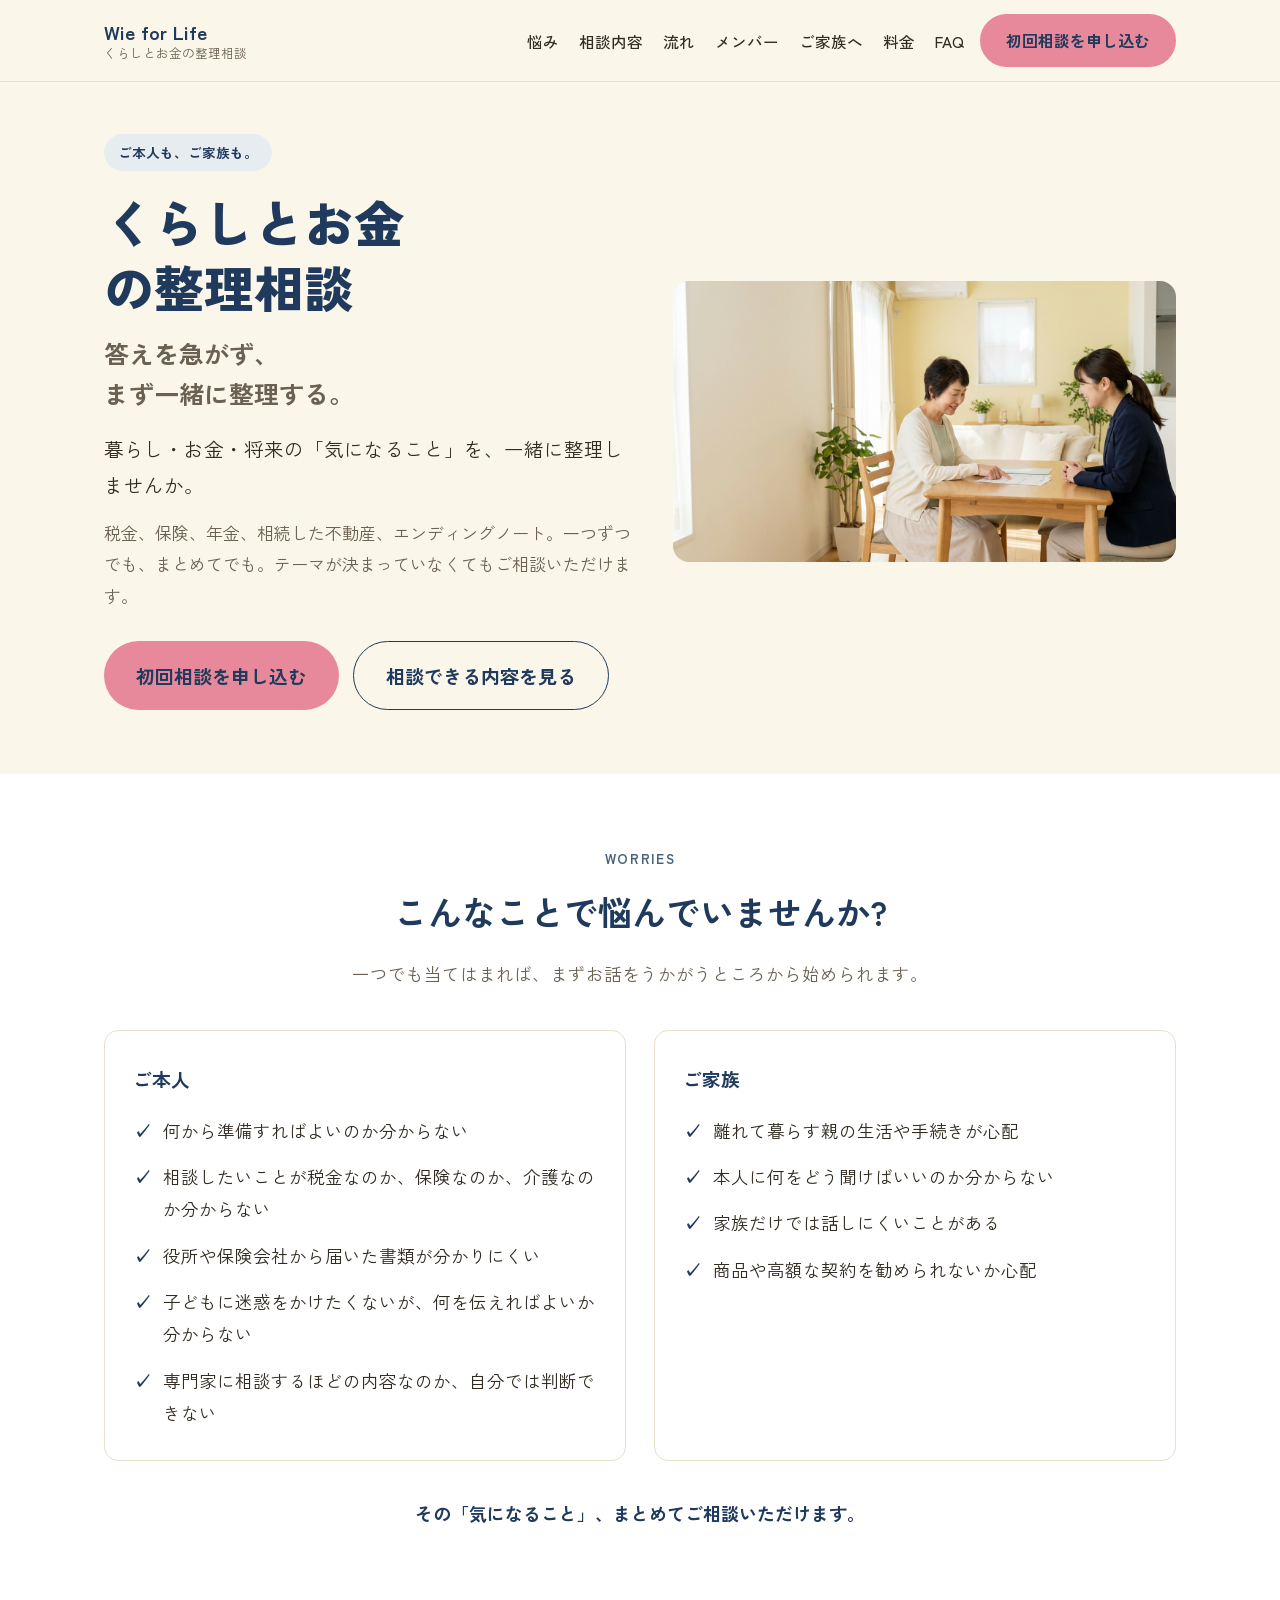
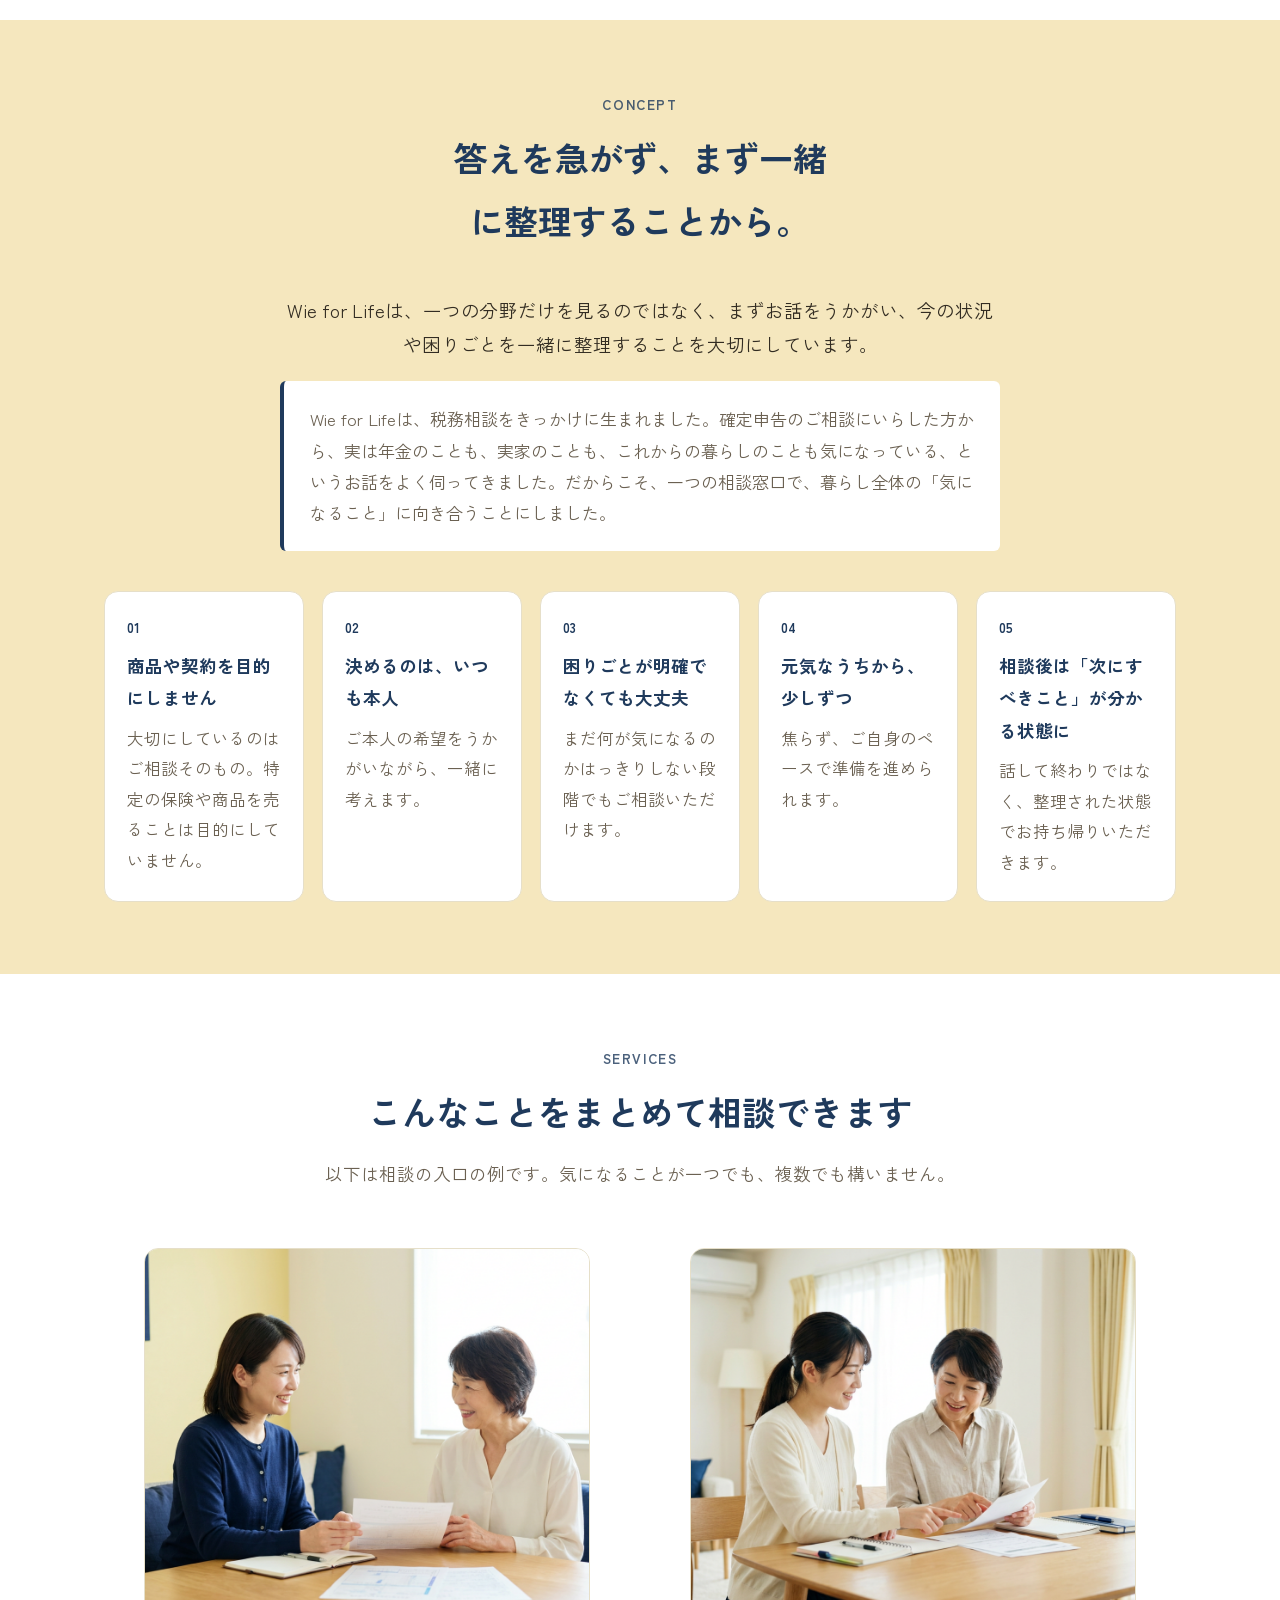
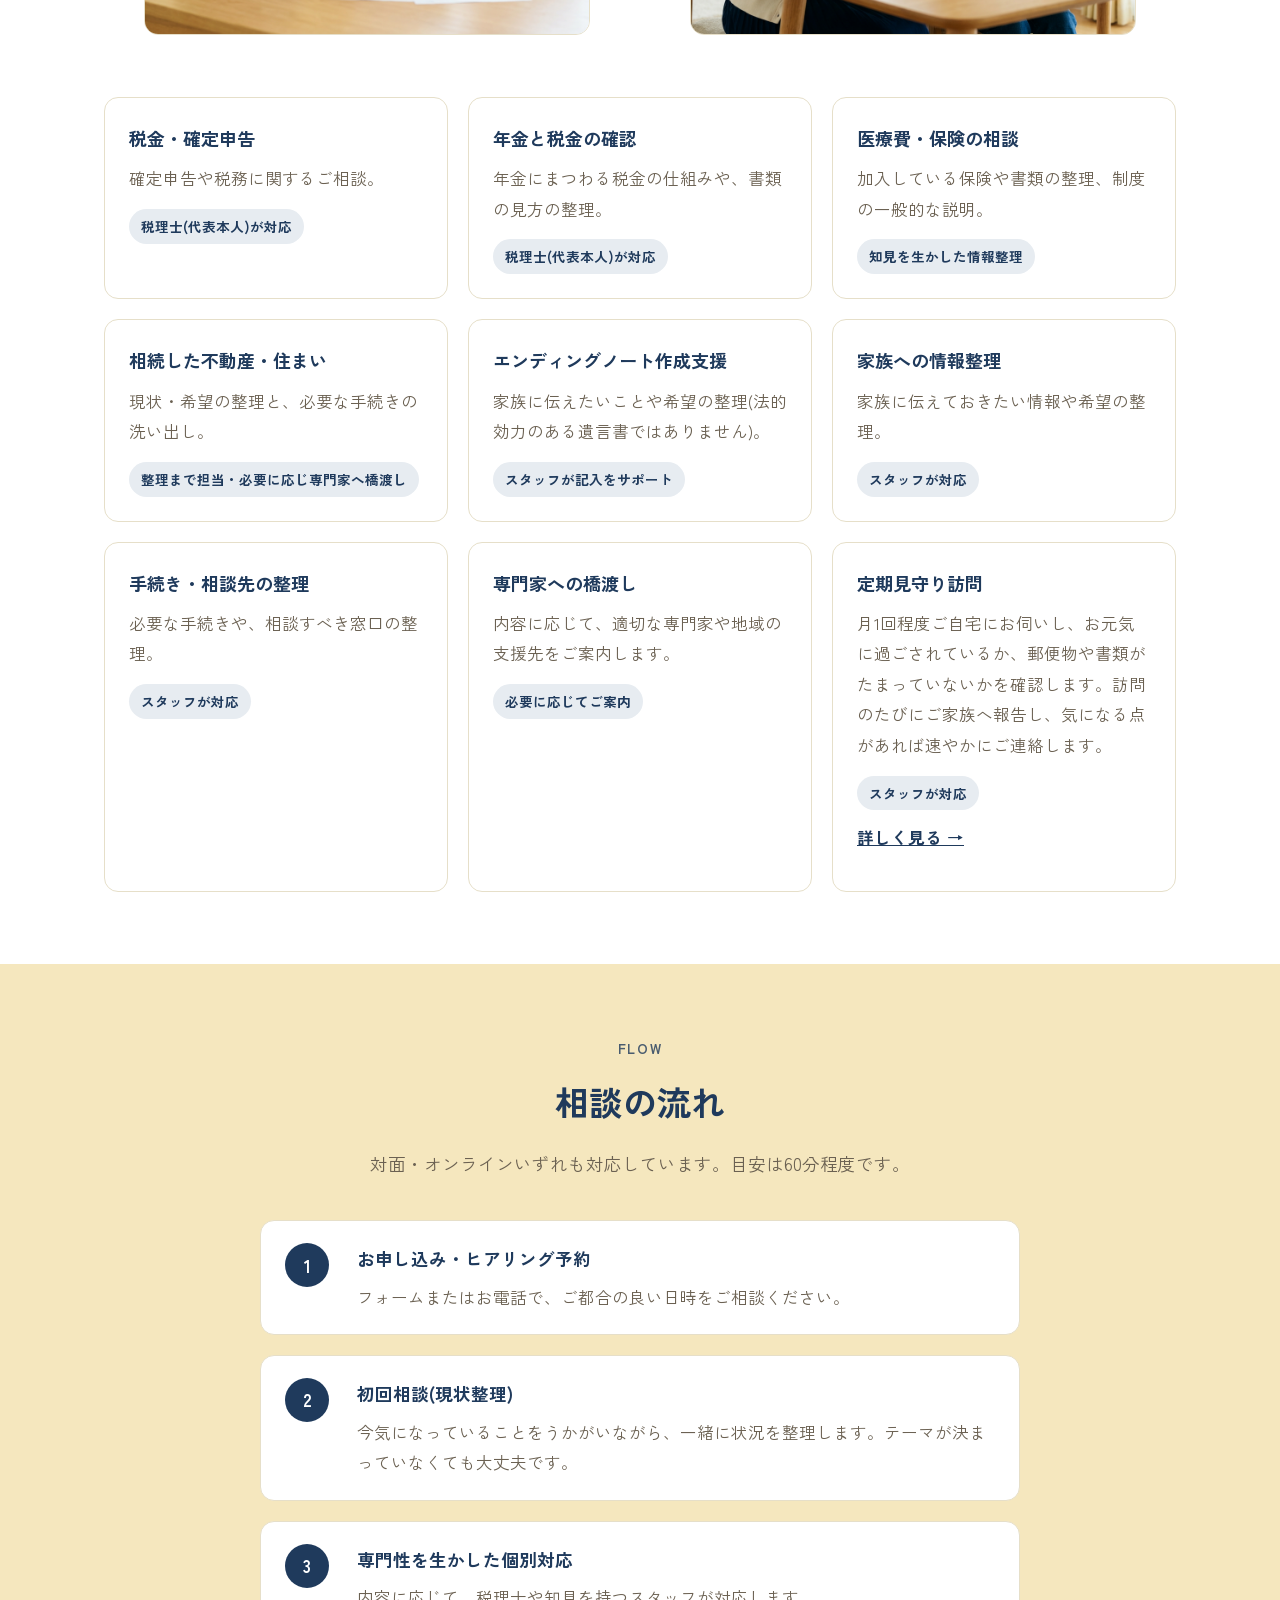
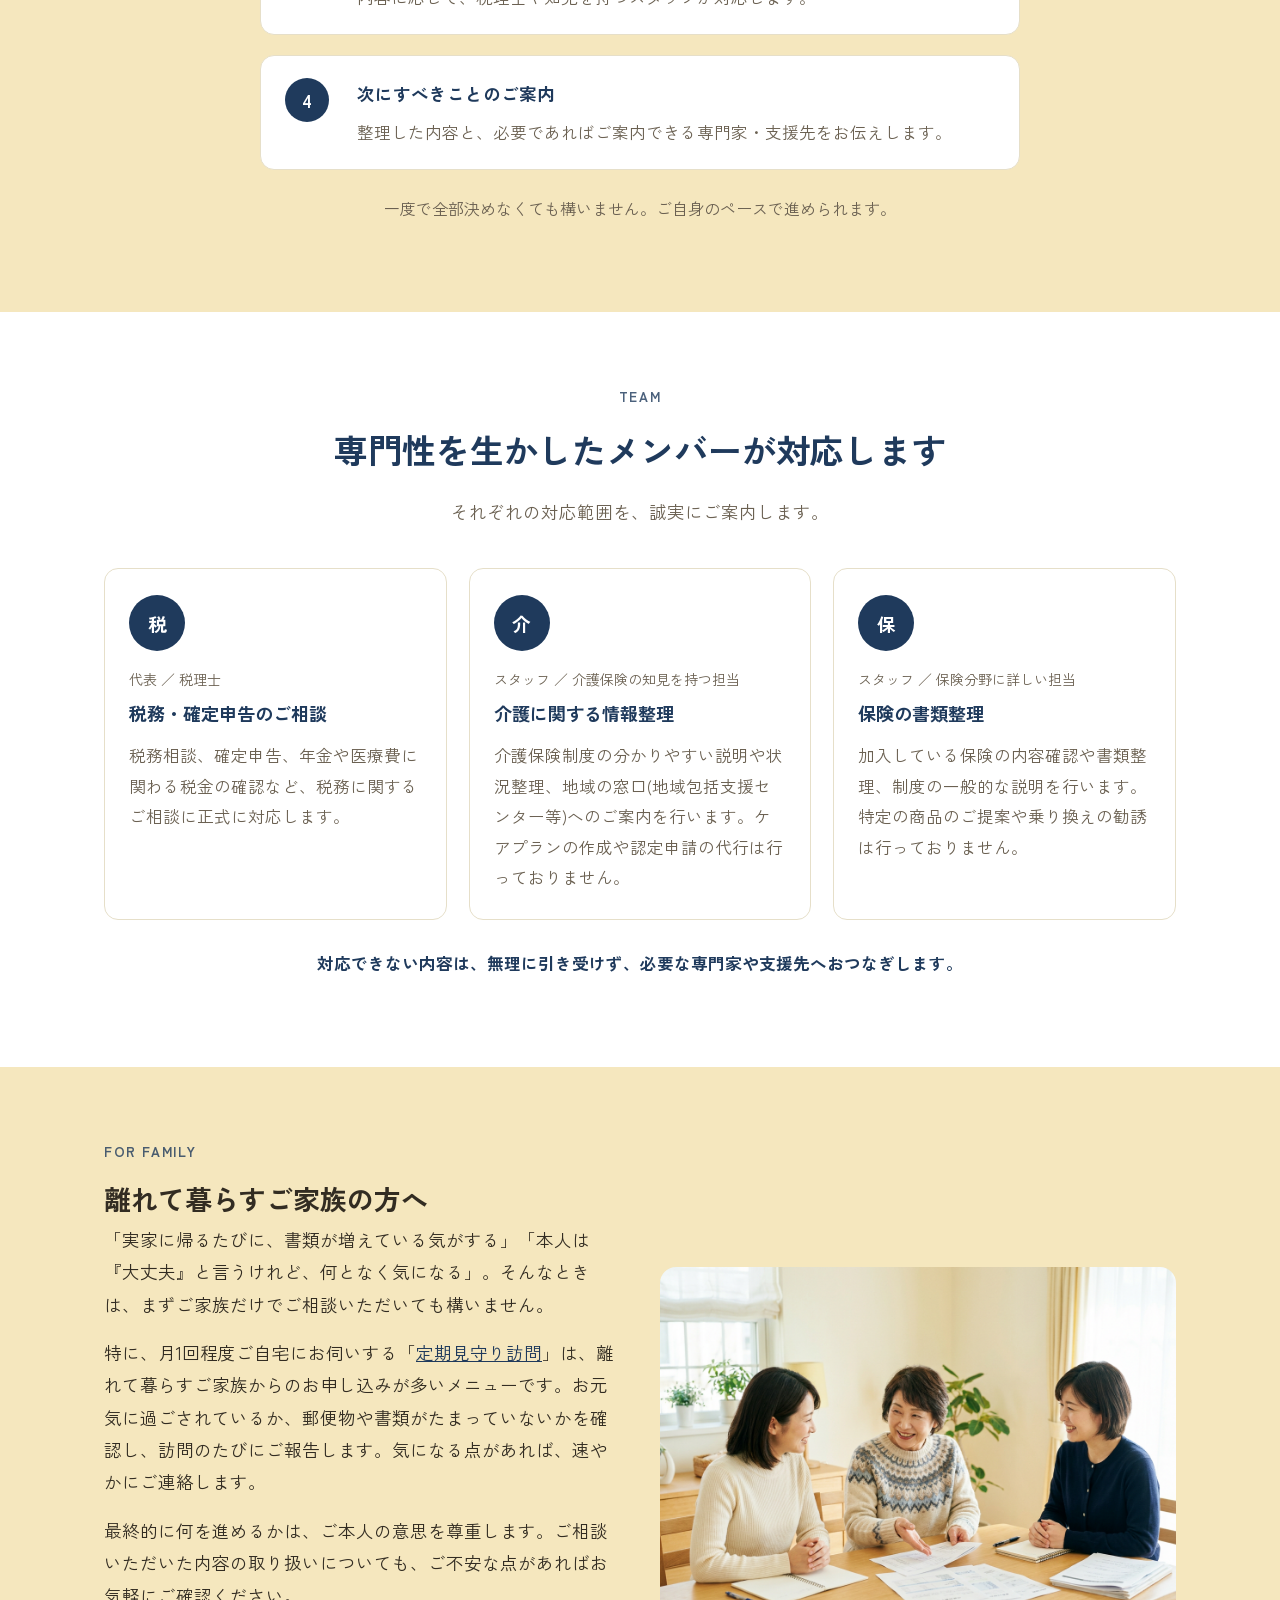
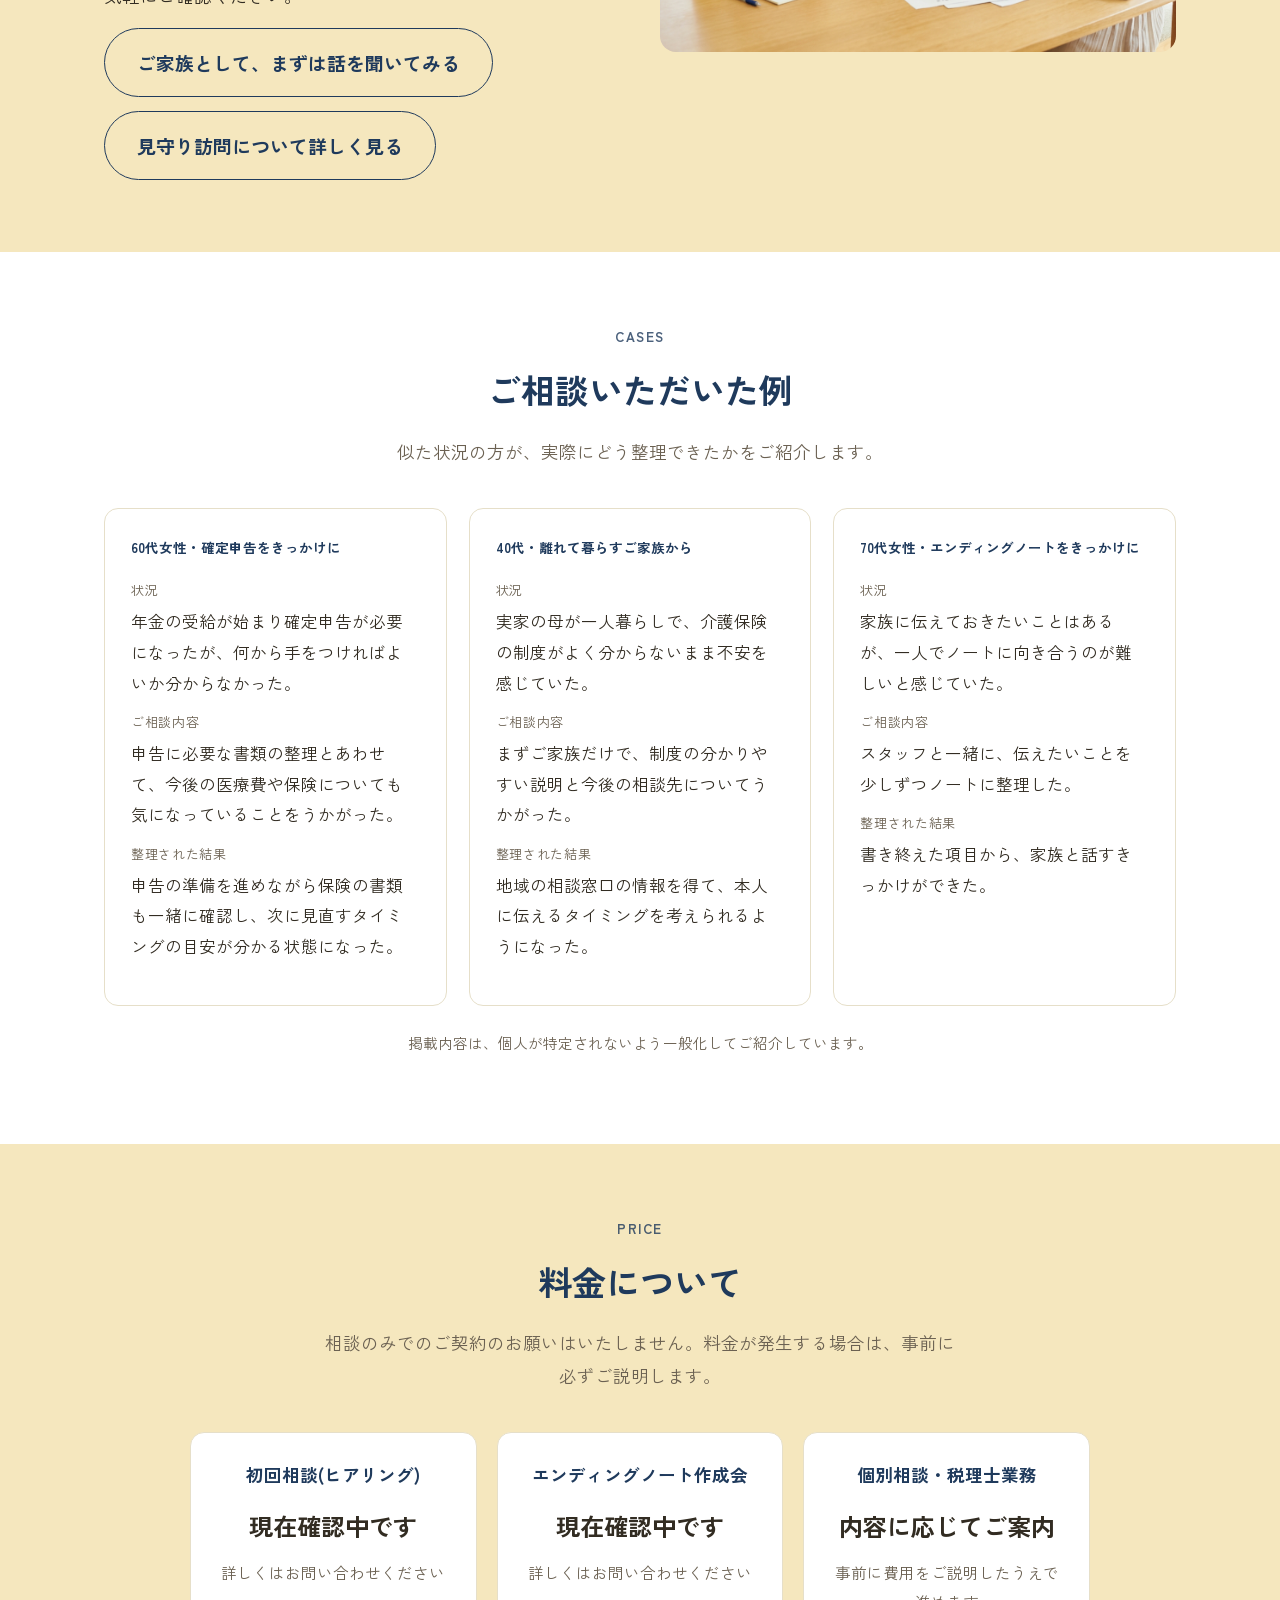
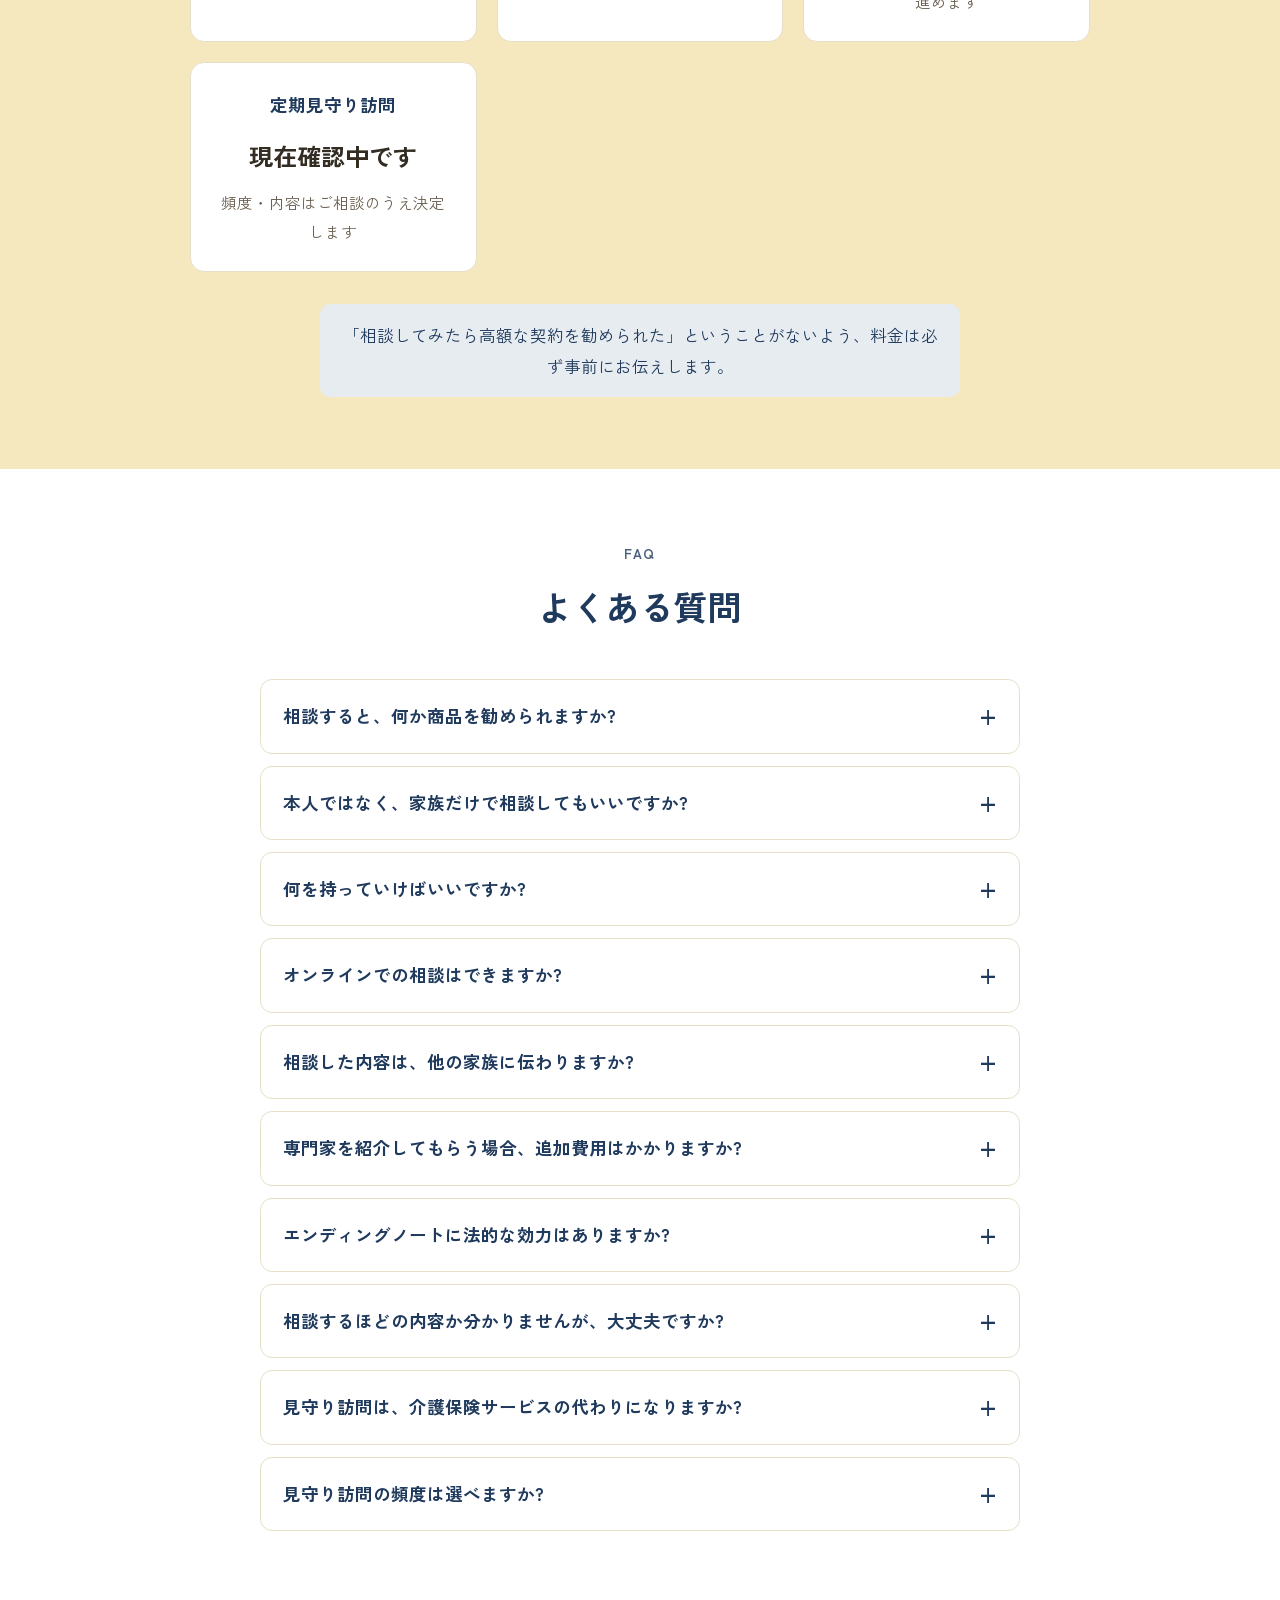
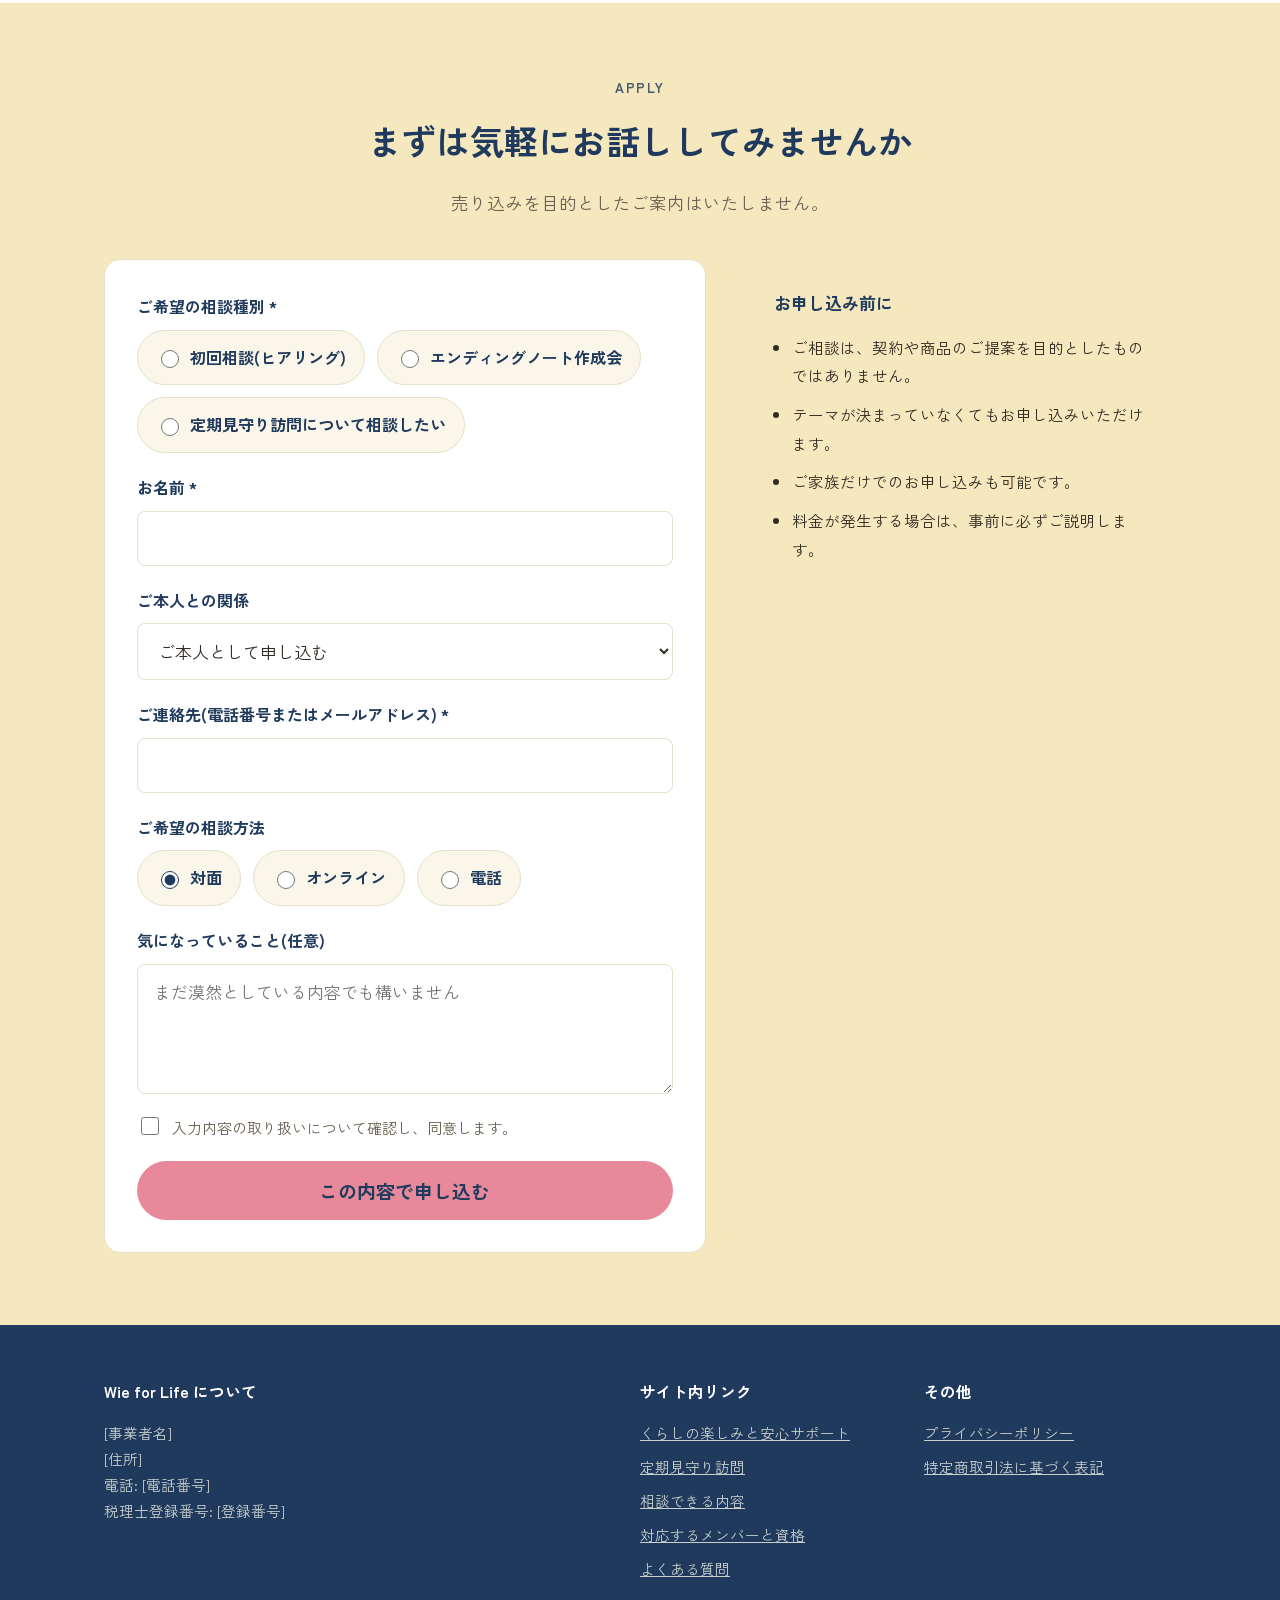
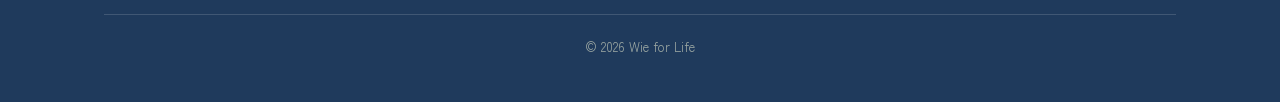
==== index.html @ e8bfd81d "Initial commit: wie-senior-lp のコピー（コミュニティ先行案の検討用） Co-Authored-By: Claude Sonnet 5 <noreply@anthropic" ====
<!DOCTYPE html>
<html lang="ja">
<head>
<meta charset="UTF-8">
<meta name="viewport" content="width=device-width, initial-scale=1.0">
<title>Wie for Life｜くらしとお金の整理相談</title>
<meta name="description" content="Wie for Lifeは、税金・保険・年金・相続・エンディングノートなど、これからの暮らしとお金の「気になること」を一緒に整理し、必要に応じて専門家や地域の支援先へつなぐ、シニアとご家族のための相談窓口です。">
<link rel="preconnect" href="https://fonts.googleapis.com">
<link rel="preconnect" href="https://fonts.gstatic.com" crossorigin>
<link href="https://fonts.googleapis.com/css2?family=Zen+Kaku+Gothic+New:wght@400;500;700&display=swap" rel="stylesheet">
<style>
  :root{
    --bg:#FBF6EA;
    --bg-alt:#F5E7BE;
    --surface:#FFFFFF;
    --navy:#1F3A5C;
    --navy-soft:#E7ECF1;
    --ink:#322C22;
    --ink-soft:#6B6152;
    --cta:#E8899B;
    --cta-ink:#1F3A5C;
    --line:#E6DFC9;
    --error:#A14A3D;
    --error-bg:#F5E9E6;
    --font:"Zen Kaku Gothic New","Hiragino Kaku Gothic ProN","Noto Sans JP",sans-serif;
    --container:1120px;
  }
  *{box-sizing:border-box;}
  html{scroll-behavior:smooth;}
  body{margin:0;font-family:var(--font);color:var(--ink);background:var(--bg);line-height:1.85;font-size:18px;-webkit-font-smoothing:antialiased;}
  img{max-width:100%;display:block;}
  a{color:var(--navy);}
  h1,h2,h3{font-family:var(--font);font-weight:700;margin:0;}
  p{margin:0 0 1em;}
  ul{margin:0;}
  .container{max-width:var(--container);margin:0 auto;padding:0 24px;}

  .skip-link{position:absolute;left:-999px;top:0;background:var(--navy);color:#fff;padding:12px 20px;z-index:300;border-radius:0 0 8px 0;text-decoration:none;font-size:14px;}
  .skip-link:focus{left:0;}

  :focus-visible{outline:3px solid var(--navy);outline-offset:2px;}

  /* fade-in */
  .fade-in{opacity:0;transform:translateY(16px);transition:opacity .6s ease,transform .6s ease;}
  .fade-in.is-visible{opacity:1;transform:none;}
  @media (prefers-reduced-motion: reduce){
    html{scroll-behavior:auto;}
    .fade-in{opacity:1;transform:none;transition:none;}
  }

  /* header */
  header.site-header{position:sticky;top:0;z-index:100;background:rgba(251,246,234,0.94);backdrop-filter:blur(6px);border-bottom:1px solid var(--line);}
  .header-inner{display:flex;align-items:center;justify-content:space-between;gap:16px;padding:14px 24px;max-width:var(--container);margin:0 auto;}
  .logo-group{display:flex;flex-direction:column;line-height:1.3;text-decoration:none;}
  .logo{font-weight:700;font-size:19px;color:var(--navy);text-decoration:none;letter-spacing:0.02em;white-space:nowrap;}
  .logo-sub{font-size:12.5px;color:var(--ink-soft);}
  .header-right{display:flex;align-items:center;gap:16px;}
  nav.main-nav ul{list-style:none;display:flex;flex-wrap:wrap;gap:20px;margin:0;padding:0;}
  nav.main-nav a{text-decoration:none;color:var(--ink);font-size:15.5px;font-weight:500;}
  nav.main-nav a:hover{color:var(--navy);}
  .header-cta{background:var(--cta);color:var(--cta-ink);padding:12px 26px;border-radius:100px;text-decoration:none;font-weight:600;font-size:15.5px;white-space:nowrap;min-height:48px;display:inline-flex;align-items:center;transition:background .15s ease,color .15s ease;}
  .header-cta:hover{background:var(--navy);color:#fff;}
  .nav-toggle{display:none;background:none;border:none;cursor:pointer;padding:10px;}
  .nav-toggle span{display:block;width:24px;height:2px;background:var(--navy);margin:5px 0;}

  @media (max-width:860px){
    nav.main-nav{position:fixed;top:64px;left:0;right:0;height:calc(100vh - 64px);background:var(--bg);padding:24px;transform:translateY(-110%);transition:transform .25s ease;overflow-y:auto;pointer-events:none;}
    nav.main-nav.open{transform:translateY(0);pointer-events:auto;}
    nav.main-nav ul{flex-direction:column;gap:2px;}
    nav.main-nav a{display:block;padding:16px 6px;font-size:18px;border-bottom:1px solid var(--line);}
    .nav-toggle{display:block;}
    .logo{font-size:16px;}
    .header-cta{padding:9px 14px;font-size:13px;}
    .header-right{gap:10px;}
  }

  main section{padding:72px 0;}
  .sec-alt{background:var(--bg-alt);}
  .sec-base{background:var(--surface);}

  .section-head{max-width:640px;margin:0 auto 40px;text-align:center;}
  .eyebrow{font-size:13.5px;letter-spacing:0.12em;text-transform:uppercase;color:var(--navy);font-weight:600;margin-bottom:10px;display:block;opacity:0.8;}
  .section-head h2{font-size:clamp(26px,3.4vw,34px);color:var(--navy);margin:0 0 14px;text-wrap:balance;}
  .section-head p{color:var(--ink-soft);font-size:17.5px;margin:0;}

  .btn{display:inline-flex;align-items:center;justify-content:center;padding:16px 32px;border-radius:100px;font-weight:600;font-size:19px;text-decoration:none;cursor:pointer;border:none;min-height:52px;font-family:var(--font);transition:background .15s ease,color .15s ease;}
  .btn-primary{background:var(--cta);color:var(--cta-ink);}
  .btn-primary:hover{background:var(--navy);color:#fff;}
  .btn-secondary{background:transparent;color:var(--navy);border:1.5px solid var(--navy);}
  .btn-secondary:hover{background:var(--navy-soft);}

  /* hero */
  .hero{padding:52px 0 64px;background:var(--bg);}
  .hero-inner{display:grid;grid-template-columns:1.05fr 1fr;gap:40px;align-items:center;}
  @media (max-width:900px){.hero-inner{grid-template-columns:1fr;}.hero-media{order:-1;}}
  .hero-tag{display:inline-block;background:var(--navy-soft);color:var(--navy);font-size:13.5px;font-weight:600;padding:6px 14px;border-radius:100px;margin-bottom:18px;}
  .service-name{font-size:clamp(34px,5vw,50px);font-weight:800;color:var(--navy);line-height:1.3;margin:0 0 14px;text-wrap:balance;}
  .hero-copy h1{font-size:clamp(20px,2.6vw,25px);font-weight:600;color:var(--ink-soft);line-height:1.6;margin:0 0 18px;text-wrap:balance;}
  .hero-copy .lede{font-size:19.5px;color:var(--ink);margin-bottom:14px;}
  .hero-copy .sub{font-size:17px;color:var(--ink-soft);margin-bottom:30px;}
  .hero-actions{display:flex;flex-wrap:wrap;gap:14px;}
  .hero-media img{border-radius:16px;width:100%;height:auto;}

  /* worries */
  .worries-grid{display:grid;grid-template-columns:1fr 1fr;gap:28px;}
  @media (max-width:760px){.worries-grid{grid-template-columns:1fr;}}
  .worry-col{background:var(--surface);border:1px solid var(--line);border-radius:14px;padding:30px 28px;}
  .worry-col h3{color:var(--navy);font-size:19px;margin:0 0 18px;}
  .worry-col ul{list-style:none;padding:0;display:grid;gap:14px;}
  .worry-col li{position:relative;padding-left:30px;font-size:17.5px;}
  .worry-col li::before{content:"✓";position:absolute;left:0;top:0;color:var(--navy);font-weight:700;}
  .worries-bridge{text-align:center;margin-top:36px;font-size:18px;color:var(--navy);font-weight:600;}

  /* concept */
  .concept-lede{max-width:720px;margin:0 auto 20px;font-size:18.5px;text-align:center;}
  .concept-story{max-width:720px;margin:0 auto 40px;background:var(--surface);border-left:4px solid var(--navy);padding:22px 26px;border-radius:6px;font-size:17px;color:var(--ink-soft);}
  .promise-grid{display:grid;grid-template-columns:repeat(auto-fit,minmax(200px,1fr));gap:18px;}
  .promise-card{background:var(--surface);border-radius:14px;padding:24px 22px;border:1px solid var(--line);}
  .promise-card .num{font-size:13px;color:var(--navy);font-weight:700;margin-bottom:10px;display:block;}
  .promise-card h3{font-size:17.5px;color:var(--navy);margin:0 0 8px;}
  .promise-card p{font-size:16.5px;color:var(--ink-soft);margin:0;}

  /* services */
  .service-photos{display:grid;grid-template-columns:1fr 1fr;gap:20px;margin-bottom:44px;}
  @media (max-width:760px){.service-photos{grid-template-columns:1fr;}}
  .service-photo{border-radius:14px;overflow:hidden;background:var(--surface);border:1px solid var(--line);}
  .service-photo img{width:100%;height:100%;object-fit:cover;aspect-ratio:4/3;}
  .service-photo figcaption{font-size:15px;color:var(--ink-soft);padding:12px 16px;margin:0;}
  .service-grid{display:grid;grid-template-columns:repeat(auto-fit,minmax(260px,1fr));gap:20px;}
  .service-card{background:var(--surface);border:1px solid var(--line);border-radius:14px;padding:24px;}
  .service-card h3{font-size:18px;color:var(--navy);margin:0 0 8px;}
  .service-card p{font-size:16.5px;color:var(--ink-soft);margin:0 0 14px;}
  .responder-tag{display:inline-block;font-size:13.5px;padding:5px 12px;border-radius:100px;background:var(--navy-soft);color:var(--navy);font-weight:600;}

  /* flow */
  .flow-list{counter-reset:step;display:grid;gap:20px;max-width:760px;margin:0 auto;list-style:none;padding:0;}
  .flow-item{counter-increment:step;display:grid;grid-template-columns:52px 1fr;gap:20px;background:var(--surface);border:1px solid var(--line);border-radius:14px;padding:22px 24px;align-items:start;}
  .flow-item .step-num{width:44px;height:44px;border-radius:50%;background:var(--navy);color:#fff;display:flex;align-items:center;justify-content:center;font-weight:700;font-size:17px;}
  .flow-item .step-num::before{content:counter(step);}
  .flow-item h3{font-size:17.5px;color:var(--navy);margin:0 0 6px;}
  .flow-item p{font-size:16.5px;color:var(--ink-soft);margin:0;}
  .flow-note{text-align:center;margin-top:24px;font-size:16px;color:var(--ink-soft);}

  /* team */
  .team-grid{display:grid;grid-template-columns:repeat(auto-fit,minmax(260px,1fr));gap:22px;}
  .team-card{background:var(--surface);border:1px solid var(--line);border-radius:14px;padding:26px 24px;}
  .avatar{width:56px;height:56px;border-radius:50%;background:var(--navy);color:#fff;display:flex;align-items:center;justify-content:center;font-size:19px;font-weight:700;margin-bottom:16px;}
  .team-card .role{font-size:14px;color:var(--ink-soft);margin-bottom:4px;}
  .team-card h3{font-size:18px;color:var(--navy);margin:0 0 10px;}
  .team-card p{font-size:16.5px;color:var(--ink-soft);margin:0;}
  .team-note{margin-top:28px;text-align:center;font-size:16.5px;color:var(--navy);font-weight:600;}

  /* family */
  .family-inner{display:grid;grid-template-columns:1fr 1fr;gap:40px;align-items:center;}
  @media (max-width:860px){.family-inner{grid-template-columns:1fr;}}
  .family-media img{border-radius:16px;}
  .family-copy p{font-size:17.5px;color:var(--ink);margin-bottom:16px;}

  /* cases */
  .case-grid{display:grid;grid-template-columns:repeat(auto-fit,minmax(280px,1fr));gap:22px;}
  .case-card{background:var(--surface);border:1px solid var(--line);border-radius:14px;padding:26px;}
  .case-tag{font-size:13.5px;color:var(--navy);font-weight:700;margin-bottom:8px;display:block;}
  .case-card dt{font-size:13px;color:var(--ink-soft);text-transform:uppercase;letter-spacing:0.05em;margin-top:12px;}
  .case-card dd{margin:4px 0 0;font-size:16.5px;color:var(--ink);}
  .case-disclaimer{text-align:center;font-size:14.5px;color:var(--ink-soft);margin-top:24px;}

  /* price */
  .price-grid{display:grid;grid-template-columns:repeat(auto-fit,minmax(240px,1fr));gap:20px;max-width:900px;margin:0 auto;}
  .price-card{background:var(--surface);border:1px solid var(--line);border-radius:14px;padding:26px;text-align:center;}
  .price-card h3{font-size:17.5px;color:var(--navy);margin:0 0 12px;}
  .price-card .amount{font-size:24px;font-weight:700;color:var(--ink);margin-bottom:10px;font-variant-numeric:tabular-nums;}
  .price-card p{font-size:15.5px;color:var(--ink-soft);margin:0;}
  .price-note{max-width:640px;margin:32px auto 0;text-align:center;background:var(--navy-soft);color:var(--navy);padding:16px 20px;border-radius:10px;font-size:16.5px;}

  /* faq */
  .faq-list{max-width:760px;margin:0 auto;display:grid;gap:12px;}
  details.faq-item{background:var(--surface);border:1px solid var(--line);border-radius:12px;padding:2px 22px;}
  details.faq-item summary{cursor:pointer;padding:18px 34px 18px 0;font-weight:600;color:var(--navy);font-size:17.5px;list-style:none;position:relative;}
  details.faq-item summary::-webkit-details-marker{display:none;}
  details.faq-item summary::after{content:"+";position:absolute;right:0;top:14px;font-size:22px;color:var(--navy);transition:transform .2s;}
  details.faq-item[open] summary::after{transform:rotate(45deg);}
  details.faq-item p{margin:0 0 18px;font-size:16.5px;color:var(--ink-soft);}

  /* apply */
  .apply-inner{display:grid;grid-template-columns:1.4fr 1fr;gap:40px;align-items:start;}
  @media (max-width:900px){.apply-inner{grid-template-columns:1fr;}}
  form.apply-form{background:var(--surface);border:1px solid var(--line);border-radius:16px;padding:32px;display:grid;gap:20px;}
  .form-group{display:grid;gap:8px;}
  .form-group label{font-size:16px;font-weight:600;color:var(--navy);}
  .form-group input,.form-group select,.form-group textarea{font-family:var(--font);font-size:17px;padding:14px 16px;border:1.5px solid var(--line);border-radius:8px;background:#fff;color:var(--ink);width:100%;}
  .form-group input:focus,.form-group select:focus,.form-group textarea:focus{border-color:var(--navy);}
  .radio-group{display:flex;flex-wrap:wrap;gap:12px;}
  .radio-option{display:flex;align-items:center;gap:8px;background:var(--bg);border:1.5px solid var(--line);border-radius:100px;padding:12px 18px;font-size:16px;cursor:pointer;}
  .radio-option input{accent-color:var(--navy);width:18px;height:18px;}
  .checkbox-row{display:flex;align-items:flex-start;gap:10px;font-size:15px;color:var(--ink-soft);}
  .checkbox-row input{margin-top:3px;accent-color:var(--navy);width:18px;height:18px;flex-shrink:0;}
  .form-status{font-size:16px;padding:14px 16px;border-radius:8px;display:none;}
  .form-status.show{display:block;}
  .form-status.success{background:var(--navy-soft);color:var(--navy);}
  .form-status.error{background:var(--error-bg);color:var(--error);}
  .apply-note{background:var(--bg-alt);border-radius:16px;padding:28px;font-size:15.5px;color:var(--ink);}
  .apply-note h3{color:var(--navy);font-size:17px;margin:0 0 14px;}
  .apply-note ul{padding-left:18px;margin:0;display:grid;gap:10px;}

  /* footer */
  footer.site-footer{background:var(--navy);color:#EDEFEA;padding:52px 0 30px;}
  footer .footer-grid{display:grid;grid-template-columns:2fr 1fr 1fr;gap:32px;margin-bottom:32px;}
  @media (max-width:700px){footer .footer-grid{grid-template-columns:1fr;gap:24px;}}
  footer h3{font-size:15.5px;margin:0 0 14px;color:#fff;}
  footer p,footer li{font-size:14.5px;color:#C8D0CE;line-height:1.8;}
  footer ul{list-style:none;padding:0;margin:0;display:grid;gap:8px;}
  footer a{color:#C8D0CE;}
  footer .copyright{border-top:1px solid rgba(255,255,255,0.15);padding-top:20px;font-size:13px;color:#9AA6A2;text-align:center;}
</style>
</head>
<body>
<a class="skip-link" href="#main">本文へスキップ</a>

<header class="site-header">
  <div class="header-inner">
    <a class="logo-group" href="#hero">
      <span class="logo">Wie for Life</span>
      <span class="logo-sub">くらしとお金の整理相談</span>
    </a>
    <div class="header-right">
      <nav class="main-nav" id="main-nav">
        <ul>
          <li><a href="#worries">悩み</a></li>
          <li><a href="#services">相談内容</a></li>
          <li><a href="#flow">流れ</a></li>
          <li><a href="#team">メンバー</a></li>
          <li><a href="#family">ご家族へ</a></li>
          <li><a href="#price">料金</a></li>
          <li><a href="#faq">FAQ</a></li>
        </ul>
      </nav>
      <a class="header-cta" href="#apply">初回相談を申し込む</a>
      <button class="nav-toggle" id="nav-toggle" aria-controls="main-nav" aria-expanded="false" aria-label="メニューを開く">
        <span></span><span></span><span></span>
      </button>
    </div>
  </div>
</header>

<main id="main">

  <!-- hero -->
  <section class="hero" id="hero">
    <div class="container hero-inner">
      <div class="hero-copy">
        <span class="hero-tag">ご本人も、ご家族も。</span>
        <p class="service-name">くらしとお金の整理相談</p>
        <h1>答えを急がず、<br>まず一緒に整理する。</h1>
        <p class="lede">暮らし・お金・将来の「気になること」を、一緒に整理しませんか。</p>
        <p class="sub">税金、保険、年金、相続した不動産、エンディングノート。一つずつでも、まとめてでも。テーマが決まっていなくてもご相談いただけます。</p>
        <div class="hero-actions">
          <a class="btn btn-primary" href="#apply">初回相談を申し込む</a>
          <a class="btn btn-secondary" href="#services">相談できる内容を見る</a>
        </div>
      </div>
      <div class="hero-media">
        <img src="assets/images/hero-bg.png" alt="明るいリビングで、書類を見ながら穏やかに話す60代女性と女性相談員">
      </div>
    </div>
  </section>

  <!-- worries -->
  <section class="sec-base" id="worries">
    <div class="container">
      <div class="section-head fade-in">
        <span class="eyebrow">Worries</span>
        <h2>こんなことで悩んでいませんか?</h2>
        <p>一つでも当てはまれば、まずお話をうかがうところから始められます。</p>
      </div>
      <div class="worries-grid fade-in">
        <div class="worry-col">
          <h3>ご本人</h3>
          <ul>
            <li>何から準備すればよいのか分からない</li>
            <li>相談したいことが税金なのか、保険なのか、介護なのか分からない</li>
            <li>役所や保険会社から届いた書類が分かりにくい</li>
            <li>子どもに迷惑をかけたくないが、何を伝えればよいか分からない</li>
            <li>専門家に相談するほどの内容なのか、自分では判断できない</li>
          </ul>
        </div>
        <div class="worry-col">
          <h3>ご家族</h3>
          <ul>
            <li>離れて暮らす親の生活や手続きが心配</li>
            <li>本人に何をどう聞けばいいのか分からない</li>
            <li>家族だけでは話しにくいことがある</li>
            <li>商品や高額な契約を勧められないか心配</li>
          </ul>
        </div>
      </div>
      <p class="worries-bridge fade-in">その「気になること」、まとめてご相談いただけます。</p>
    </div>
  </section>

  <!-- concept -->
  <section class="sec-alt" id="concept">
    <div class="container">
      <div class="section-head fade-in">
        <span class="eyebrow">Concept</span>
        <h2>答えを急がず、まず一緒に整理することから。</h2>
      </div>
      <p class="concept-lede fade-in">Wie for Lifeは、一つの分野だけを見るのではなく、まずお話をうかがい、今の状況や困りごとを一緒に整理することを大切にしています。</p>
      <div class="concept-story fade-in">
        Wie for Lifeは、税務相談をきっかけに生まれました。確定申告のご相談にいらした方から、実は年金のことも、実家のことも、これからの暮らしのことも気になっている、というお話をよく伺ってきました。だからこそ、一つの相談窓口で、暮らし全体の「気になること」に向き合うことにしました。
      </div>
      <div class="promise-grid fade-in">
        <div class="promise-card">
          <span class="num">01</span>
          <h3>商品や契約を目的にしません</h3>
          <p>大切にしているのはご相談そのもの。特定の保険や商品を売ることは目的にしていません。</p>
        </div>
        <div class="promise-card">
          <span class="num">02</span>
          <h3>決めるのは、いつも本人</h3>
          <p>ご本人の希望をうかがいながら、一緒に考えます。</p>
        </div>
        <div class="promise-card">
          <span class="num">03</span>
          <h3>困りごとが明確でなくても大丈夫</h3>
          <p>まだ何が気になるのかはっきりしない段階でもご相談いただけます。</p>
        </div>
        <div class="promise-card">
          <span class="num">04</span>
          <h3>元気なうちから、少しずつ</h3>
          <p>焦らず、ご自身のペースで準備を進められます。</p>
        </div>
        <div class="promise-card">
          <span class="num">05</span>
          <h3>相談後は「次にすべきこと」が分かる状態に</h3>
          <p>話して終わりではなく、整理された状態でお持ち帰りいただきます。</p>
        </div>
      </div>
    </div>
  </section>

  <!-- services -->
  <section class="sec-base" id="services">
    <div class="container">
      <div class="section-head fade-in">
        <span class="eyebrow">Services</span>
        <h2>こんなことをまとめて相談できます</h2>
        <p>以下は相談の入口の例です。気になることが一つでも、複数でも構いません。</p>
      </div>

      <div class="service-photos fade-in">
        <figure class="service-photo">
          <img src="assets/images/tax-consultation.png" alt="年金や税金の書類を一緒に確認しながら話す60代女性と女性相談員">
          <figcaption>税金・年金にまつわる書類を、一緒に確認します</figcaption>
        </figure>
        <figure class="service-photo">
          <img src="assets/images/insurance-organizing.png" alt="自宅のテーブルで保険の書類を整理する女性と相談員">
          <figcaption>加入している保険の内容も、一緒に整理します</figcaption>
        </figure>
      </div>

      <div class="service-grid fade-in">
        <div class="service-card">
          <h3>税金・確定申告</h3>
          <p>確定申告や税務に関するご相談。</p>
          <span class="responder-tag">税理士(代表本人)が対応</span>
        </div>
        <div class="service-card">
          <h3>年金と税金の確認</h3>
          <p>年金にまつわる税金の仕組みや、書類の見方の整理。</p>
          <span class="responder-tag">税理士(代表本人)が対応</span>
        </div>
        <div class="service-card">
          <h3>医療費・保険の相談</h3>
          <p>加入している保険や書類の整理、制度の一般的な説明。</p>
          <span class="responder-tag">知見を生かした情報整理</span>
        </div>
        <div class="service-card">
          <h3>相続した不動産・住まい</h3>
          <p>現状・希望の整理と、必要な手続きの洗い出し。</p>
          <span class="responder-tag">整理まで担当・必要に応じ専門家へ橋渡し</span>
        </div>
        <div class="service-card">
          <h3>エンディングノート作成支援</h3>
          <p>家族に伝えたいことや希望の整理(法的効力のある遺言書ではありません)。</p>
          <span class="responder-tag">スタッフが記入をサポート</span>
        </div>
        <div class="service-card">
          <h3>家族への情報整理</h3>
          <p>家族に伝えておきたい情報や希望の整理。</p>
          <span class="responder-tag">スタッフが対応</span>
        </div>
        <div class="service-card">
          <h3>手続き・相談先の整理</h3>
          <p>必要な手続きや、相談すべき窓口の整理。</p>
          <span class="responder-tag">スタッフが対応</span>
        </div>
        <div class="service-card">
          <h3>専門家への橋渡し</h3>
          <p>内容に応じて、適切な専門家や地域の支援先をご案内します。</p>
          <span class="responder-tag">必要に応じてご案内</span>
        </div>
        <div class="service-card">
          <h3>定期見守り訪問</h3>
          <p>月1回程度ご自宅にお伺いし、お元気に過ごされているか、郵便物や書類がたまっていないかを確認します。訪問のたびにご家族へ報告し、気になる点があれば速やかにご連絡します。</p>
          <span class="responder-tag">スタッフが対応</span>
          <p style="margin-top:12px;"><a href="mimamori.html" style="font-weight:600;">詳しく見る →</a></p>
        </div>
      </div>
    </div>
  </section>

  <!-- flow -->
  <section class="sec-alt" id="flow">
    <div class="container">
      <div class="section-head fade-in">
        <span class="eyebrow">Flow</span>
        <h2>相談の流れ</h2>
        <p>対面・オンラインいずれも対応しています。目安は60分程度です。</p>
      </div>
      <ol class="flow-list fade-in">
        <li class="flow-item">
          <span class="step-num" aria-hidden="true"></span>
          <div>
            <h3>お申し込み・ヒアリング予約</h3>
            <p>フォームまたはお電話で、ご都合の良い日時をご相談ください。</p>
          </div>
        </li>
        <li class="flow-item">
          <span class="step-num" aria-hidden="true"></span>
          <div>
            <h3>初回相談(現状整理)</h3>
            <p>今気になっていることをうかがいながら、一緒に状況を整理します。テーマが決まっていなくても大丈夫です。</p>
          </div>
        </li>
        <li class="flow-item">
          <span class="step-num" aria-hidden="true"></span>
          <div>
            <h3>専門性を生かした個別対応</h3>
            <p>内容に応じて、税理士や知見を持つスタッフが対応します。</p>
          </div>
        </li>
        <li class="flow-item">
          <span class="step-num" aria-hidden="true"></span>
          <div>
            <h3>次にすべきことのご案内</h3>
            <p>整理した内容と、必要であればご案内できる専門家・支援先をお伝えします。</p>
          </div>
        </li>
      </ol>
      <p class="flow-note">一度で全部決めなくても構いません。ご自身のペースで進められます。</p>
    </div>
  </section>

  <!-- team -->
  <section class="sec-base" id="team">
    <div class="container">
      <div class="section-head fade-in">
        <span class="eyebrow">Team</span>
        <h2>専門性を生かしたメンバーが対応します</h2>
        <p>それぞれの対応範囲を、誠実にご案内します。</p>
      </div>
      <div class="team-grid fade-in">
        <div class="team-card">
          <div class="avatar" aria-hidden="true">税</div>
          <p class="role">代表 ／ 税理士</p>
          <h3>税務・確定申告のご相談</h3>
          <p>税務相談、確定申告、年金や医療費に関わる税金の確認など、税務に関するご相談に正式に対応します。</p>
        </div>
        <div class="team-card">
          <div class="avatar" aria-hidden="true">介</div>
          <p class="role">スタッフ ／ 介護保険の知見を持つ担当</p>
          <h3>介護に関する情報整理</h3>
          <p>介護保険制度の分かりやすい説明や状況整理、地域の窓口(地域包括支援センター等)へのご案内を行います。ケアプランの作成や認定申請の代行は行っておりません。</p>
        </div>
        <div class="team-card">
          <div class="avatar" aria-hidden="true">保</div>
          <p class="role">スタッフ ／ 保険分野に詳しい担当</p>
          <h3>保険の書類整理</h3>
          <p>加入している保険の内容確認や書類整理、制度の一般的な説明を行います。特定の商品のご提案や乗り換えの勧誘は行っておりません。</p>
        </div>
      </div>
      <p class="team-note">対応できない内容は、無理に引き受けず、必要な専門家や支援先へおつなぎします。</p>
    </div>
  </section>

  <!-- family -->
  <section class="sec-alt" id="family">
    <div class="container family-inner">
      <div class="family-copy fade-in">
        <span class="eyebrow">For Family</span>
        <h2>離れて暮らすご家族の方へ</h2>
        <p>「実家に帰るたびに、書類が増えている気がする」「本人は『大丈夫』と言うけれど、何となく気になる」。そんなときは、まずご家族だけでご相談いただいても構いません。</p>
        <p>特に、月1回程度ご自宅にお伺いする「<a href="mimamori.html">定期見守り訪問</a>」は、離れて暮らすご家族からのお申し込みが多いメニューです。お元気に過ごされているか、郵便物や書類がたまっていないかを確認し、訪問のたびにご報告します。気になる点があれば、速やかにご連絡します。</p>
        <p>最終的に何を進めるかは、ご本人の意思を尊重します。ご相談いただいた内容の取り扱いについても、ご不安な点があればお気軽にご確認ください。</p>
        <div class="hero-actions">
          <a class="btn btn-secondary" href="#apply">ご家族として、まずは話を聞いてみる</a>
          <a class="btn btn-secondary" href="mimamori.html">見守り訪問について詳しく見る</a>
        </div>
      </div>
      <div class="family-media fade-in">
        <img src="assets/images/family-conversation.png" alt="母親と娘、女性相談員の三人が書類を前に穏やかに話している様子">
      </div>
    </div>
  </section>

  <!-- cases -->
  <section class="sec-base" id="cases">
    <div class="container">
      <div class="section-head fade-in">
        <span class="eyebrow">Cases</span>
        <h2>ご相談いただいた例</h2>
        <p>似た状況の方が、実際にどう整理できたかをご紹介します。</p>
      </div>
      <div class="case-grid fade-in">
        <div class="case-card">
          <span class="case-tag">60代女性・確定申告をきっかけに</span>
          <dl>
            <dt>状況</dt>
            <dd>年金の受給が始まり確定申告が必要になったが、何から手をつければよいか分からなかった。</dd>
            <dt>ご相談内容</dt>
            <dd>申告に必要な書類の整理とあわせて、今後の医療費や保険についても気になっていることをうかがった。</dd>
            <dt>整理された結果</dt>
            <dd>申告の準備を進めながら保険の書類も一緒に確認し、次に見直すタイミングの目安が分かる状態になった。</dd>
          </dl>
        </div>
        <div class="case-card">
          <span class="case-tag">40代・離れて暮らすご家族から</span>
          <dl>
            <dt>状況</dt>
            <dd>実家の母が一人暮らしで、介護保険の制度がよく分からないまま不安を感じていた。</dd>
            <dt>ご相談内容</dt>
            <dd>まずご家族だけで、制度の分かりやすい説明と今後の相談先についてうかがった。</dd>
            <dt>整理された結果</dt>
            <dd>地域の相談窓口の情報を得て、本人に伝えるタイミングを考えられるようになった。</dd>
          </dl>
        </div>
        <div class="case-card">
          <span class="case-tag">70代女性・エンディングノートをきっかけに</span>
          <dl>
            <dt>状況</dt>
            <dd>家族に伝えておきたいことはあるが、一人でノートに向き合うのが難しいと感じていた。</dd>
            <dt>ご相談内容</dt>
            <dd>スタッフと一緒に、伝えたいことを少しずつノートに整理した。</dd>
            <dt>整理された結果</dt>
            <dd>書き終えた項目から、家族と話すきっかけができた。</dd>
          </dl>
        </div>
      </div>
      <p class="case-disclaimer">掲載内容は、個人が特定されないよう一般化してご紹介しています。</p>
    </div>
  </section>

  <!-- price -->
  <section class="sec-alt" id="price">
    <div class="container">
      <div class="section-head fade-in">
        <span class="eyebrow">Price</span>
        <h2>料金について</h2>
        <p>相談のみでのご契約のお願いはいたしません。料金が発生する場合は、事前に必ずご説明します。</p>
      </div>
      <div class="price-grid fade-in">
        <div class="price-card">
          <h3>初回相談(ヒアリング)</h3>
          <div class="amount">現在確認中です</div>
          <p>詳しくはお問い合わせください</p>
        </div>
        <div class="price-card">
          <h3>エンディングノート作成会</h3>
          <div class="amount">現在確認中です</div>
          <p>詳しくはお問い合わせください</p>
        </div>
        <div class="price-card">
          <h3>個別相談・税理士業務</h3>
          <div class="amount">内容に応じてご案内</div>
          <p>事前に費用をご説明したうえで進めます</p>
        </div>
        <div class="price-card">
          <h3>定期見守り訪問</h3>
          <div class="amount">現在確認中です</div>
          <p>頻度・内容はご相談のうえ決定します</p>
        </div>
      </div>
      <p class="price-note">「相談してみたら高額な契約を勧められた」ということがないよう、料金は必ず事前にお伝えします。</p>
    </div>
  </section>

  <!-- faq -->
  <section class="sec-base" id="faq">
    <div class="container">
      <div class="section-head fade-in">
        <span class="eyebrow">FAQ</span>
        <h2>よくある質問</h2>
      </div>
      <div class="faq-list fade-in">
        <details class="faq-item">
          <summary>相談すると、何か商品を勧められますか?</summary>
          <p>いいえ。Wie for Lifeは商品の販売や契約を目的にしていません。まずは状況を整理することを大切にしています。</p>
        </details>
        <details class="faq-item">
          <summary>本人ではなく、家族だけで相談してもいいですか?</summary>
          <p>はい、ご家族だけでのご相談も可能です。最終的に何を進めるかは、ご本人の意思を尊重します。</p>
        </details>
        <details class="faq-item">
          <summary>何を持っていけばいいですか?</summary>
          <p>特別な準備は必要ありません。気になっている書類などがあればお持ちください。何もなくてもご相談いただけます。</p>
        </details>
        <details class="faq-item">
          <summary>オンラインでの相談はできますか?</summary>
          <p>対応可能です。お申し込みの際にご希望の方法をお知らせください。</p>
        </details>
        <details class="faq-item">
          <summary>相談した内容は、他の家族に伝わりますか?</summary>
          <p>ご本人の同意なく、内容を第三者にお伝えすることはありません。</p>
        </details>
        <details class="faq-item">
          <summary>専門家を紹介してもらう場合、追加費用はかかりますか?</summary>
          <p>ご紹介自体に費用はいただきません。専門家に依頼される場合の費用は、各専門家からのご案内によります。</p>
        </details>
        <details class="faq-item">
          <summary>エンディングノートに法的な効力はありますか?</summary>
          <p>ありません。エンディングノートは、ご自身の希望やお考えを整理し、家族に伝えるためのものです。法的な効力のある書類(遺言書など)が必要な場合は、専門家をご案内します。</p>
        </details>
        <details class="faq-item">
          <summary>相談するほどの内容か分かりませんが、大丈夫ですか?</summary>
          <p>大丈夫です。「相談するほどのことか分からない」という段階からのご相談を、むしろ多くいただいています。</p>
        </details>
        <details class="faq-item">
          <summary>見守り訪問は、介護保険サービスの代わりになりますか?</summary>
          <p>いいえ、介護保険サービスではありません。安否確認と、郵便物・書類の様子確認を中心とした見守りです。介護に関するご相談が必要な場合は、地域包括支援センターなど適切な窓口をご案内します。</p>
        </details>
        <details class="faq-item">
          <summary>見守り訪問の頻度は選べますか?</summary>
          <p>はい。まずは月1回程度を目安にご案内していますが、頻度はご相談のうえ決定します。</p>
        </details>
      </div>
    </div>
  </section>

  <!-- apply -->
  <section class="sec-alt" id="apply">
    <div class="container">
      <div class="section-head fade-in">
        <span class="eyebrow">Apply</span>
        <h2>まずは気軽にお話ししてみませんか</h2>
        <p>売り込みを目的としたご案内はいたしません。</p>
      </div>
      <div class="apply-inner fade-in">
        <form class="apply-form" id="apply-form" novalidate>
          <div class="form-group">
            <label id="consultation-type-label">ご希望の相談種別<span aria-hidden="true"> *</span></label>
            <div class="radio-group" role="group" aria-labelledby="consultation-type-label">
              <label class="radio-option">
                <input type="radio" name="consultation-type" value="初回相談(ヒアリング)" required>
                初回相談(ヒアリング)
              </label>
              <label class="radio-option">
                <input type="radio" name="consultation-type" value="エンディングノート作成会">
                エンディングノート作成会
              </label>
              <label class="radio-option">
                <input type="radio" name="consultation-type" value="定期見守り訪問について相談したい">
                定期見守り訪問について相談したい
              </label>
            </div>
          </div>

          <div class="form-group">
            <label for="applicant-name">お名前<span aria-hidden="true"> *</span></label>
            <input type="text" id="applicant-name" name="applicant-name" required autocomplete="name">
          </div>

          <div class="form-group">
            <label for="applicant-relation">ご本人との関係</label>
            <select id="applicant-relation" name="applicant-relation">
              <option value="本人">ご本人として申し込む</option>
              <option value="家族">ご家族として申し込む</option>
            </select>
          </div>

          <div class="form-group">
            <label for="applicant-contact">ご連絡先(電話番号またはメールアドレス)<span aria-hidden="true"> *</span></label>
            <input type="text" id="applicant-contact" name="applicant-contact" required autocomplete="tel">
          </div>

          <div class="form-group">
            <label id="method-label">ご希望の相談方法</label>
            <div class="radio-group" role="group" aria-labelledby="method-label">
              <label class="radio-option"><input type="radio" name="method" value="対面" checked>対面</label>
              <label class="radio-option"><input type="radio" name="method" value="オンライン">オンライン</label>
              <label class="radio-option"><input type="radio" name="method" value="電話">電話</label>
            </div>
          </div>

          <div class="form-group">
            <label for="applicant-message">気になっていること(任意)</label>
            <textarea id="applicant-message" name="applicant-message" rows="4" placeholder="まだ漠然としている内容でも構いません"></textarea>
          </div>

          <label class="checkbox-row">
            <input type="checkbox" name="privacy" required>
            <span>入力内容の取り扱いについて確認し、同意します。</span>
          </label>

          <button type="submit" class="btn btn-primary">この内容で申し込む</button>
          <div class="form-status" id="form-status" role="status" aria-live="polite"></div>
        </form>

        <div class="apply-note">
          <h3>お申し込み前に</h3>
          <ul>
            <li>ご相談は、契約や商品のご提案を目的としたものではありません。</li>
            <li>テーマが決まっていなくてもお申し込みいただけます。</li>
            <li>ご家族だけでのお申し込みも可能です。</li>
            <li>料金が発生する場合は、事前に必ずご説明します。</li>
          </ul>
        </div>
      </div>
    </div>
  </section>

</main>

<footer class="site-footer">
  <div class="container">
    <div class="footer-grid">
      <div>
        <h3>Wie for Life について</h3>
        <p>[事業者名]<br>[住所]<br>電話: [電話番号]<br>税理士登録番号: [登録番号]</p>
      </div>
      <div>
        <h3>サイト内リンク</h3>
        <ul>
          <li><a href="services.html">くらしの楽しみと安心サポート</a></li>
          <li><a href="mimamori.html">定期見守り訪問</a></li>
          <li><a href="#services">相談できる内容</a></li>
          <li><a href="#team">対応するメンバーと資格</a></li>
          <li><a href="#faq">よくある質問</a></li>
        </ul>
      </div>
      <div>
        <h3>その他</h3>
        <ul>
          <li><a href="#">プライバシーポリシー</a></li>
          <li><a href="#">特定商取引法に基づく表記</a></li>
        </ul>
      </div>
    </div>
    <p class="copyright">&copy; 2026 Wie for Life</p>
  </div>
</footer>

<script>
(function(){
  var navToggle = document.getElementById('nav-toggle');
  var mainNav = document.getElementById('main-nav');
  if(navToggle && mainNav){
    navToggle.addEventListener('click', function(){
      var isOpen = mainNav.classList.toggle('open');
      navToggle.setAttribute('aria-expanded', isOpen ? 'true' : 'false');
    });
    mainNav.querySelectorAll('a').forEach(function(link){
      link.addEventListener('click', function(){
        mainNav.classList.remove('open');
        navToggle.setAttribute('aria-expanded', 'false');
      });
    });
  }

  var reduceMotion = window.matchMedia('(prefers-reduced-motion: reduce)').matches;
  var fadeEls = document.querySelectorAll('.fade-in');
  if(reduceMotion || !('IntersectionObserver' in window)){
    fadeEls.forEach(function(el){ el.classList.add('is-visible'); });
  } else {
    var observer = new IntersectionObserver(function(entries){
      entries.forEach(function(entry){
        if(entry.isIntersecting){
          entry.target.classList.add('is-visible');
          observer.unobserve(entry.target);
        }
      });
    }, { threshold: 0.15 });
    fadeEls.forEach(function(el){ observer.observe(el); });
  }

  var form = document.getElementById('apply-form');
  var status = document.getElementById('form-status');
  if(form){
    form.addEventListener('submit', function(e){
      e.preventDefault();

      var valid = true;
      form.querySelectorAll('[required]').forEach(function(field){
        if(field.type === 'checkbox'){
          if(!field.checked){ valid = false; }
        } else if(field.type !== 'radio' && !field.value.trim()){
          valid = false;
        }
      });
      if(!form.querySelector('input[name="consultation-type"]:checked')){ valid = false; }

      if(!valid){
        status.textContent = 'ご入力内容をご確認ください。必須項目が入力されていません。';
        status.className = 'form-status show error';
        status.focus && status.focus();
        return;
      }

      var data = new FormData(form);
      var payload = {};
      data.forEach(function(value, key){ payload[key] = value; });
      console.log('Wie for Life 申込フォーム送信内容(ダミー):', payload);
      // TODO: 送信先エンドポイントを実装後に接続

      status.textContent = '送信内容を確認しました。担当より折り返しご連絡いたします。';
      status.className = 'form-status show success';
      form.reset();
    });
  }
})();
</script>
</body>
</html>
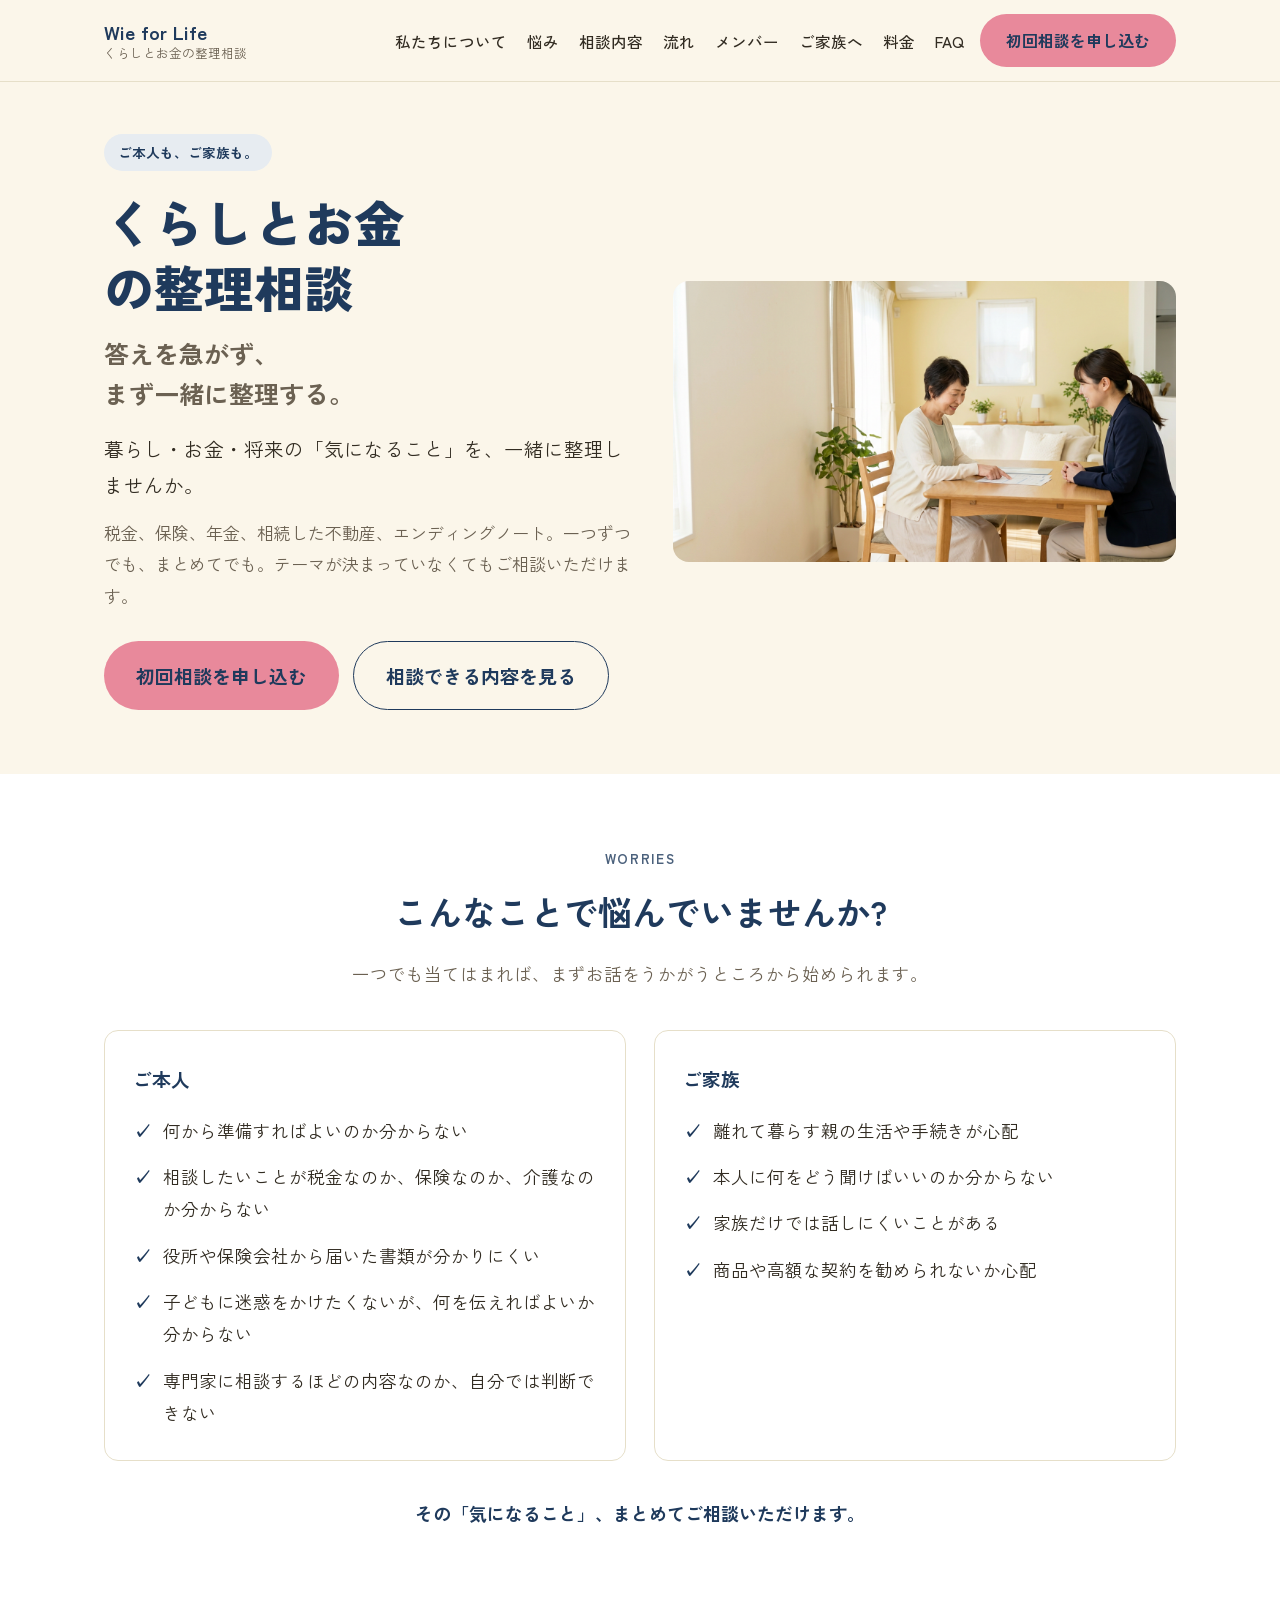
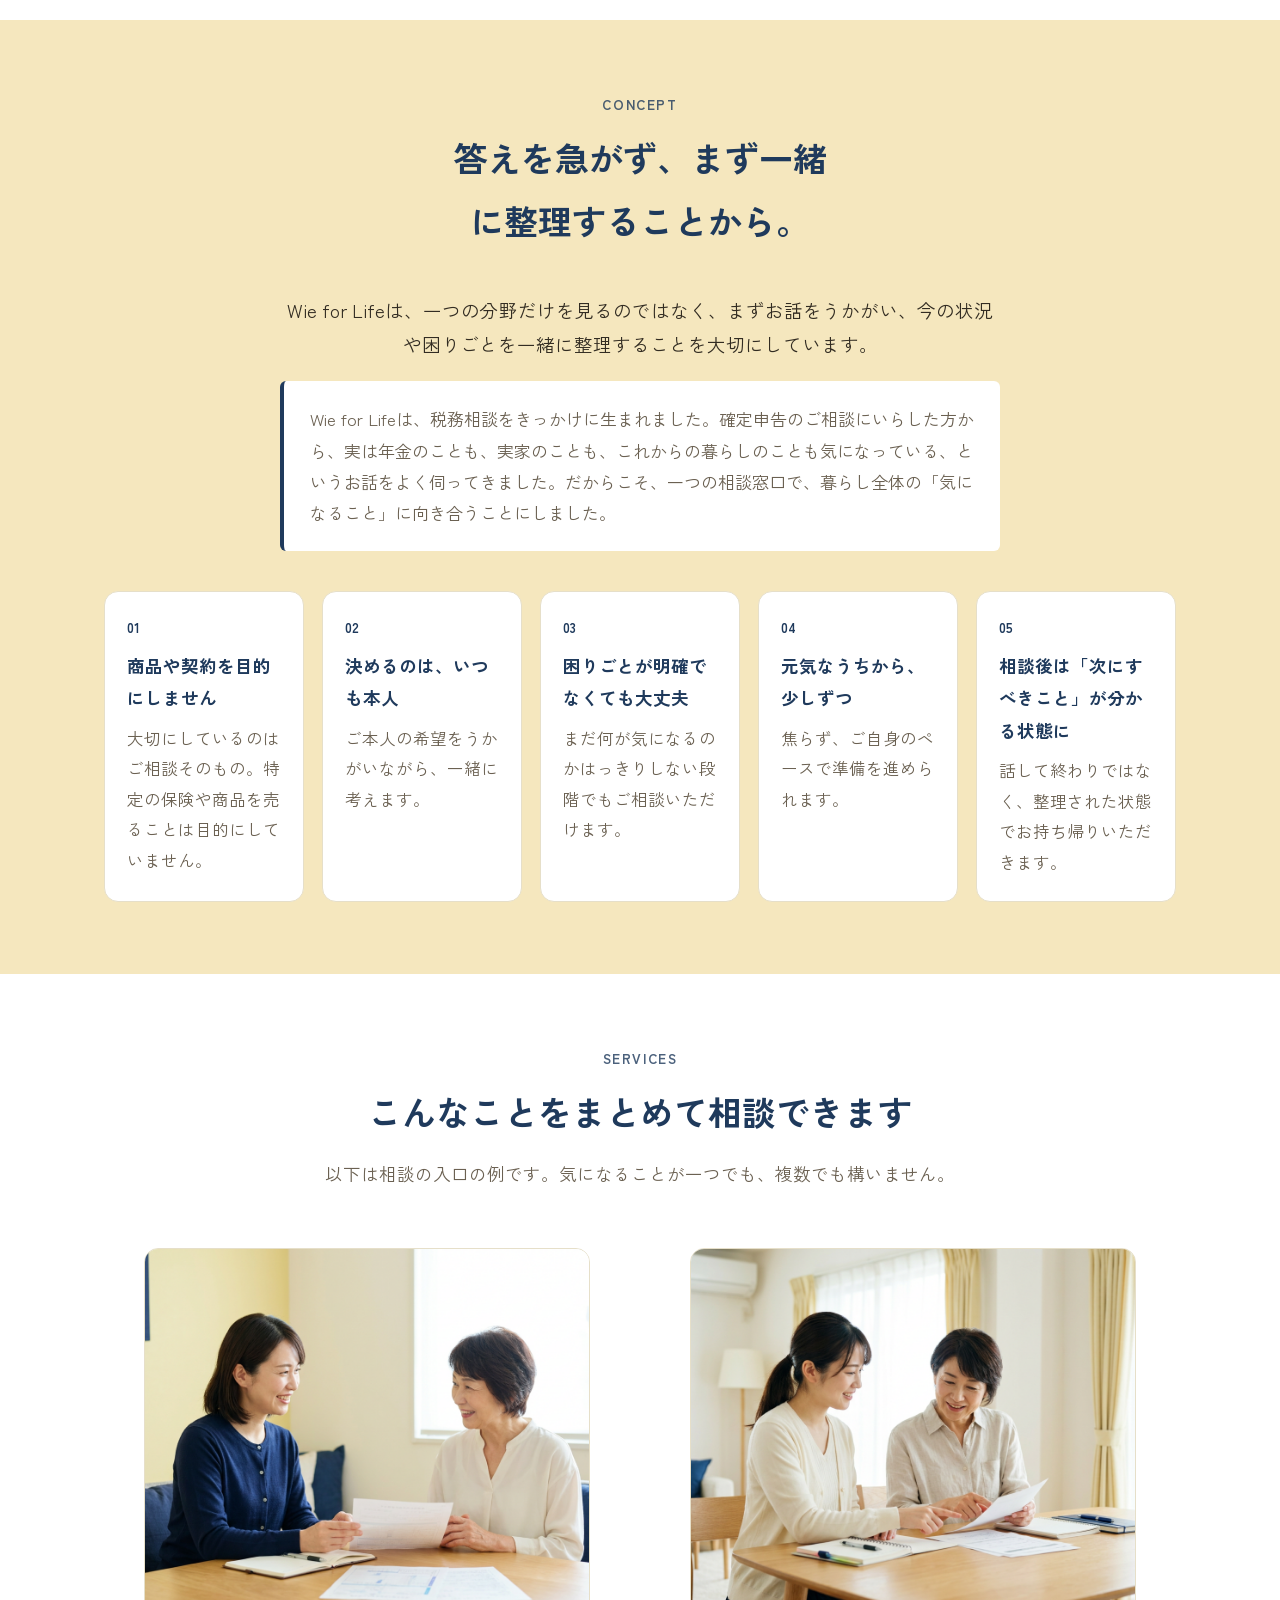
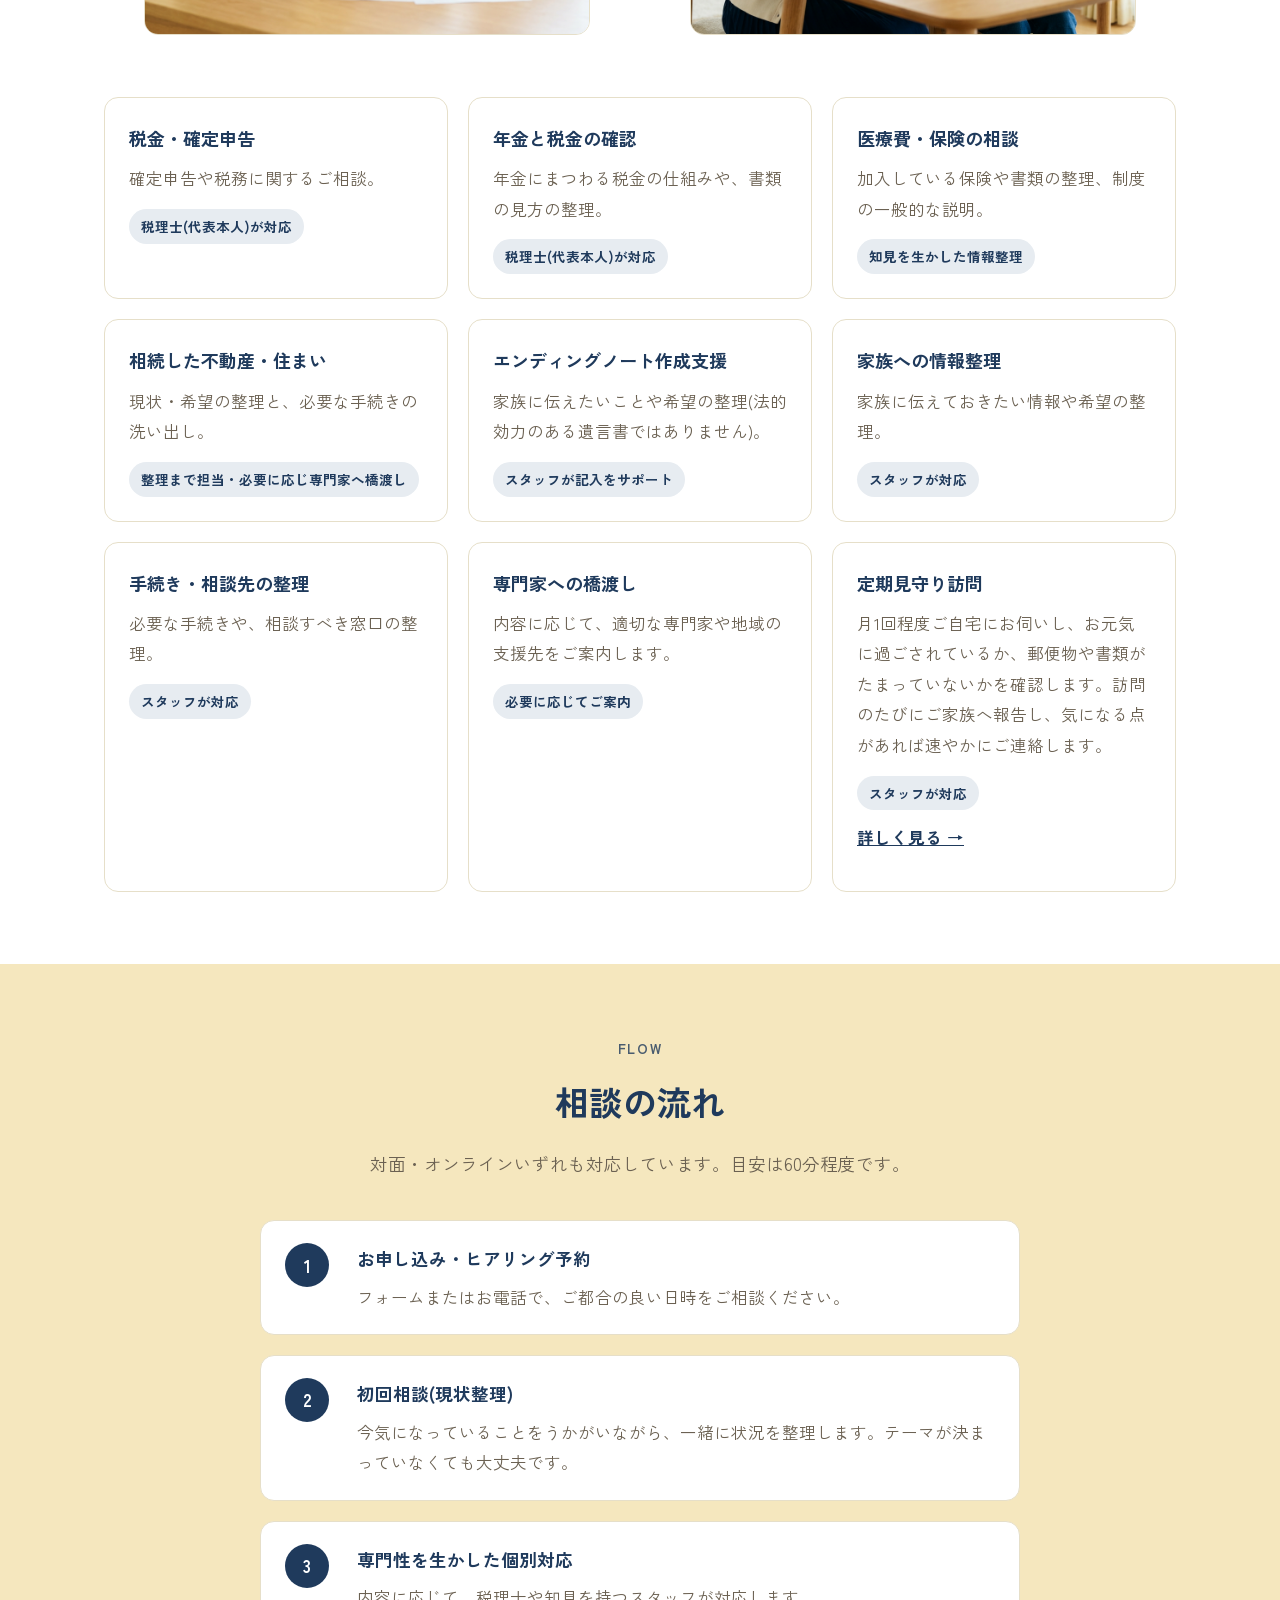
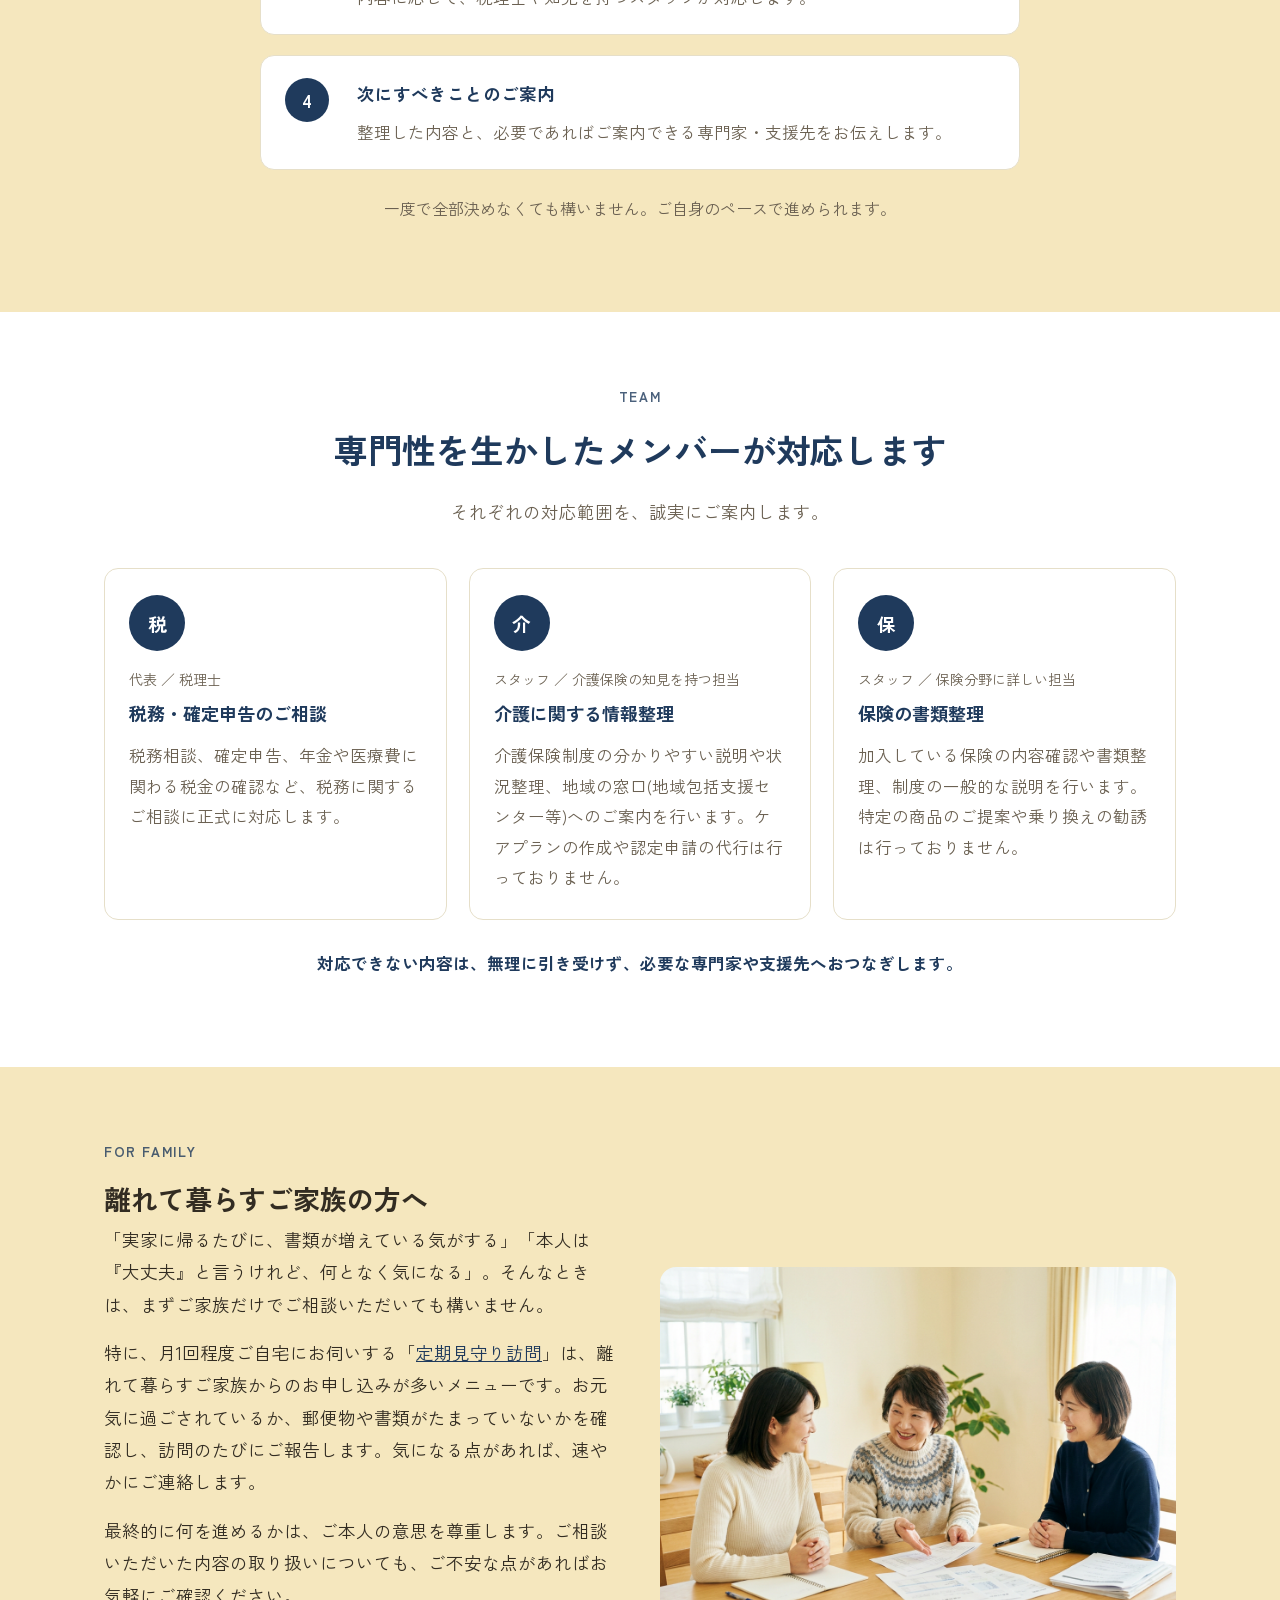
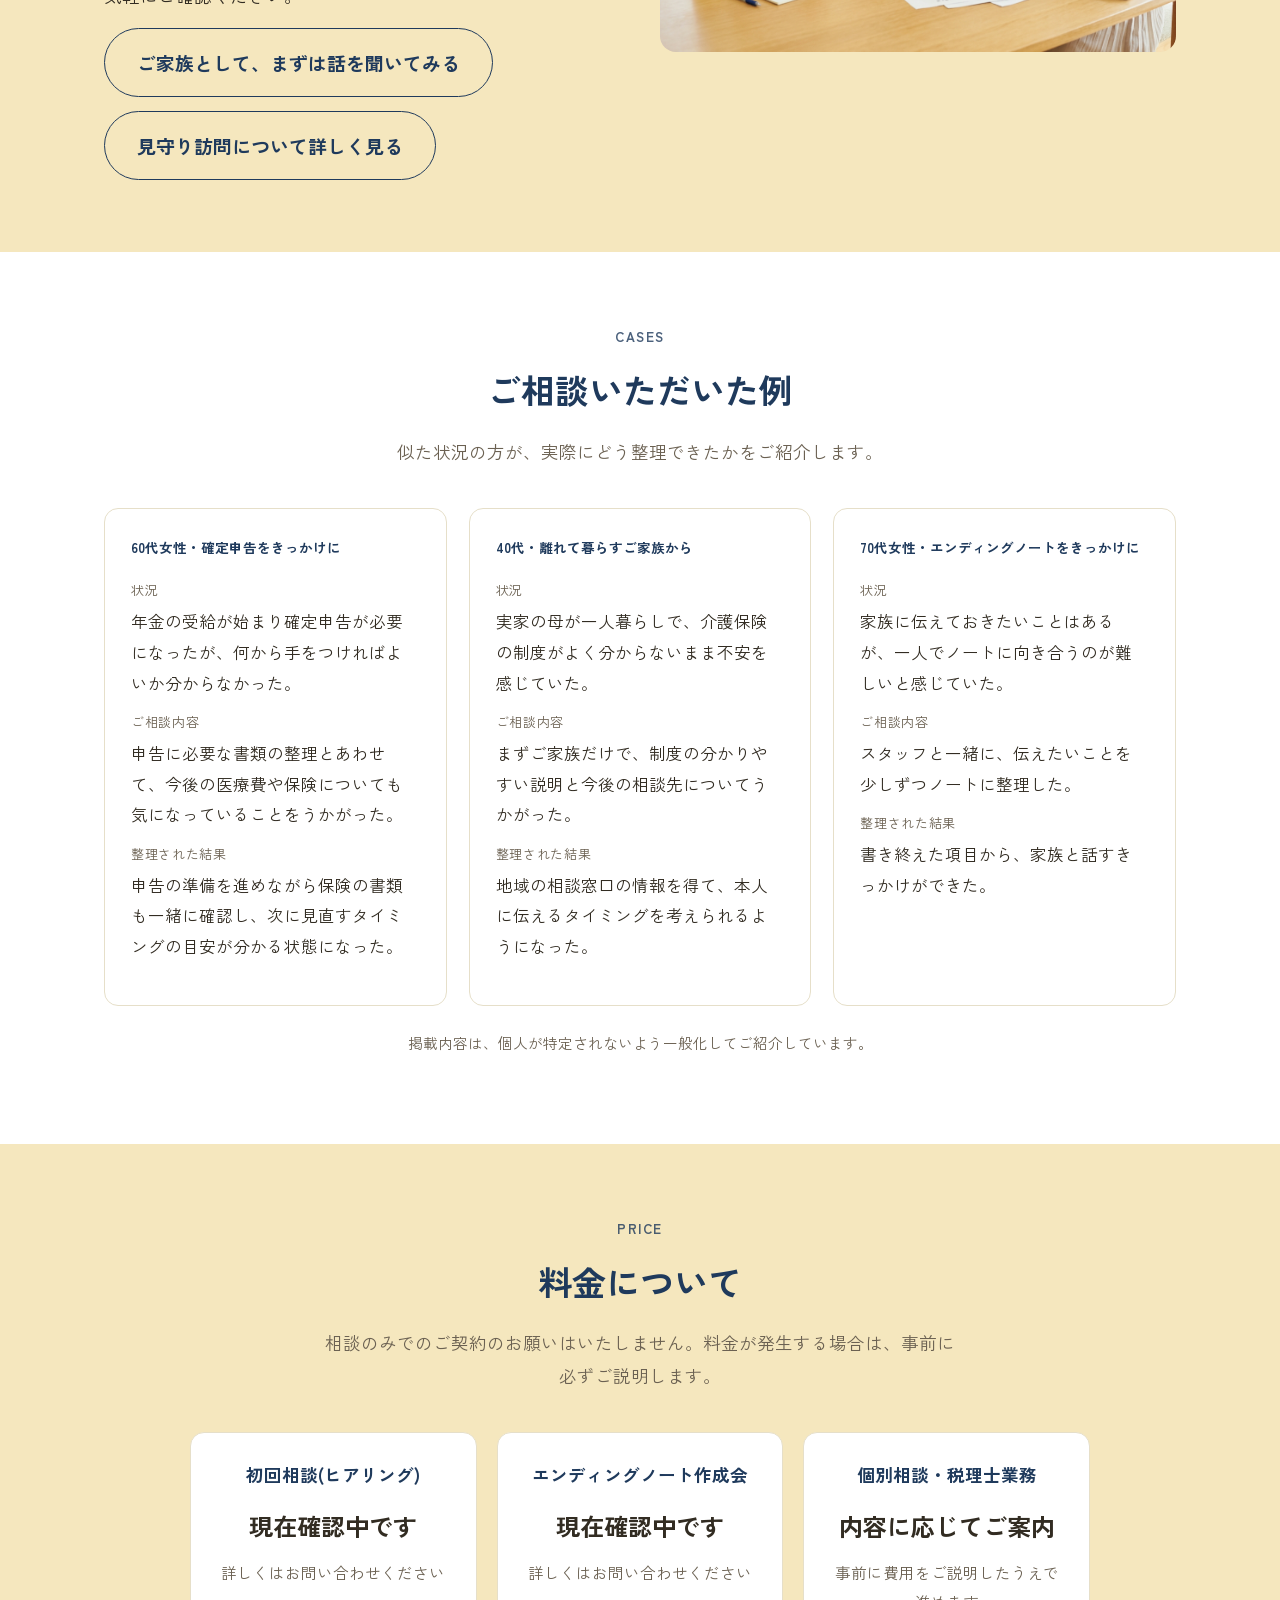
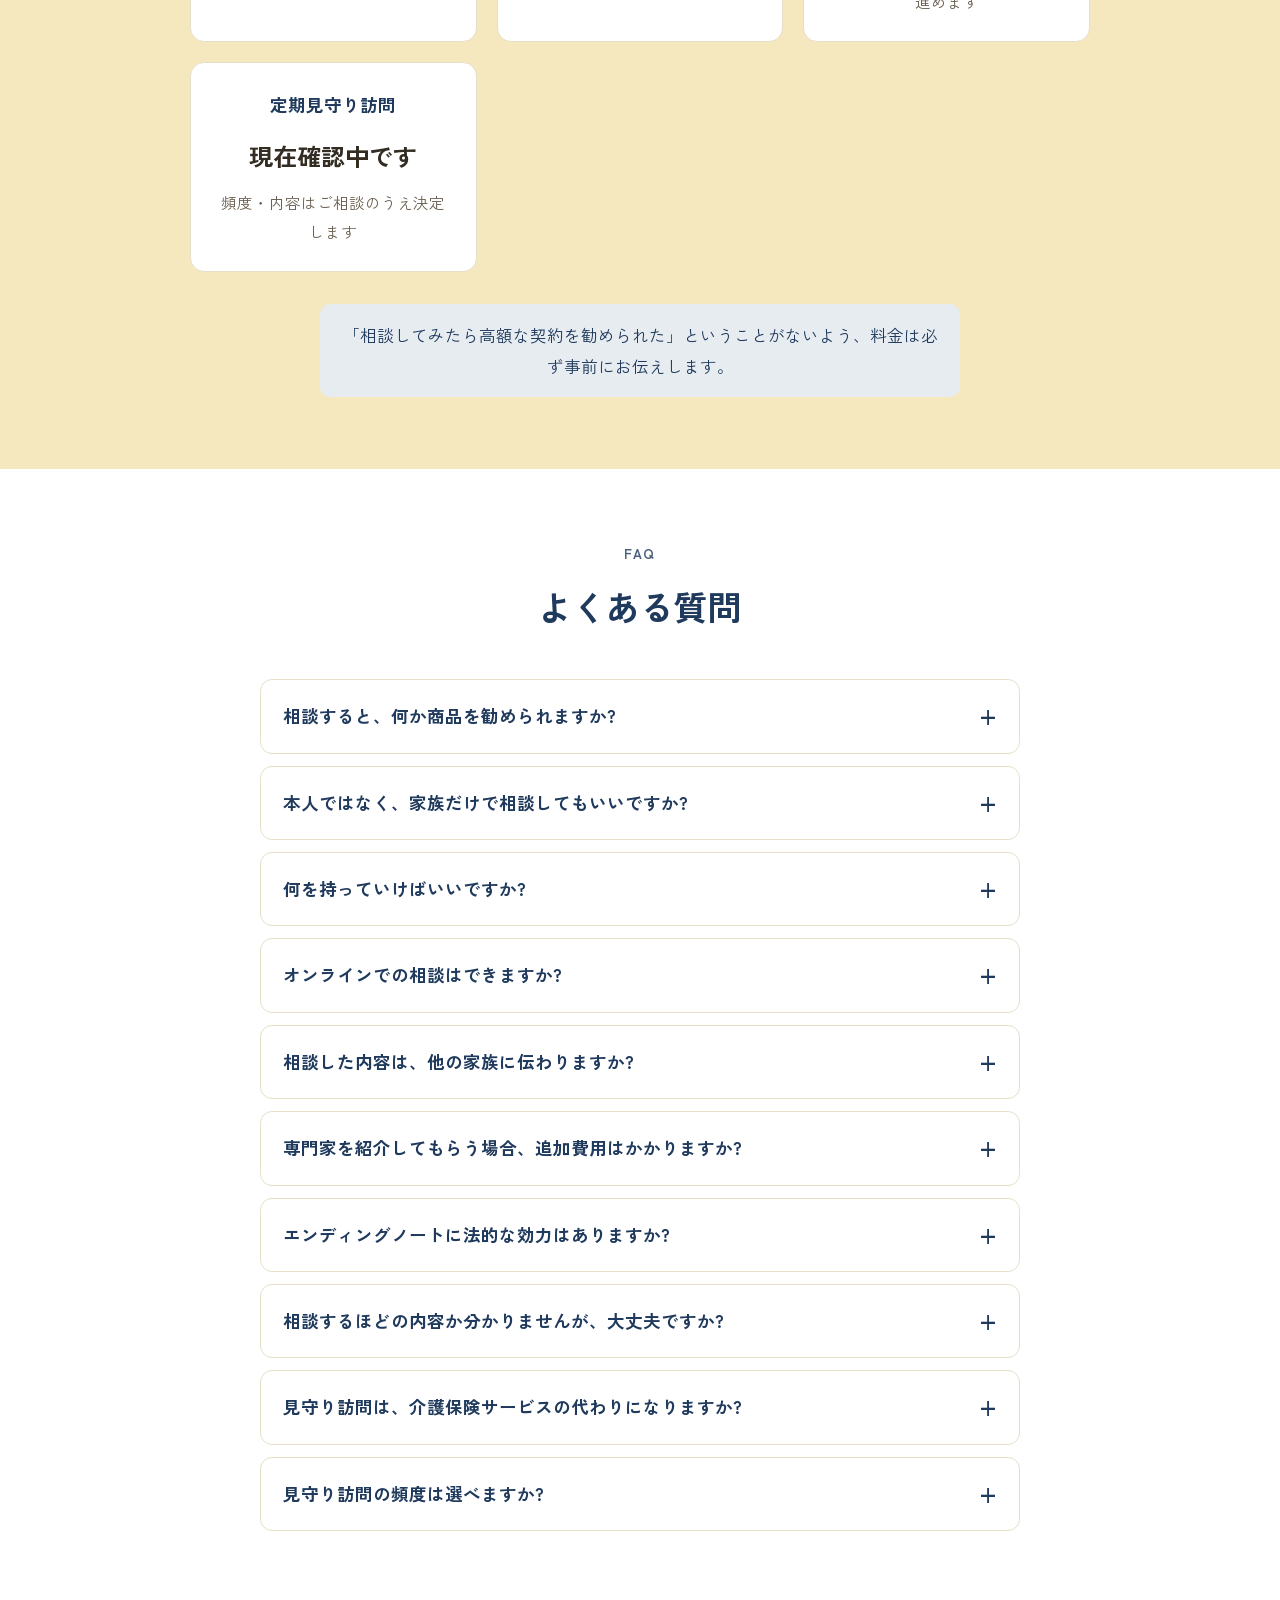
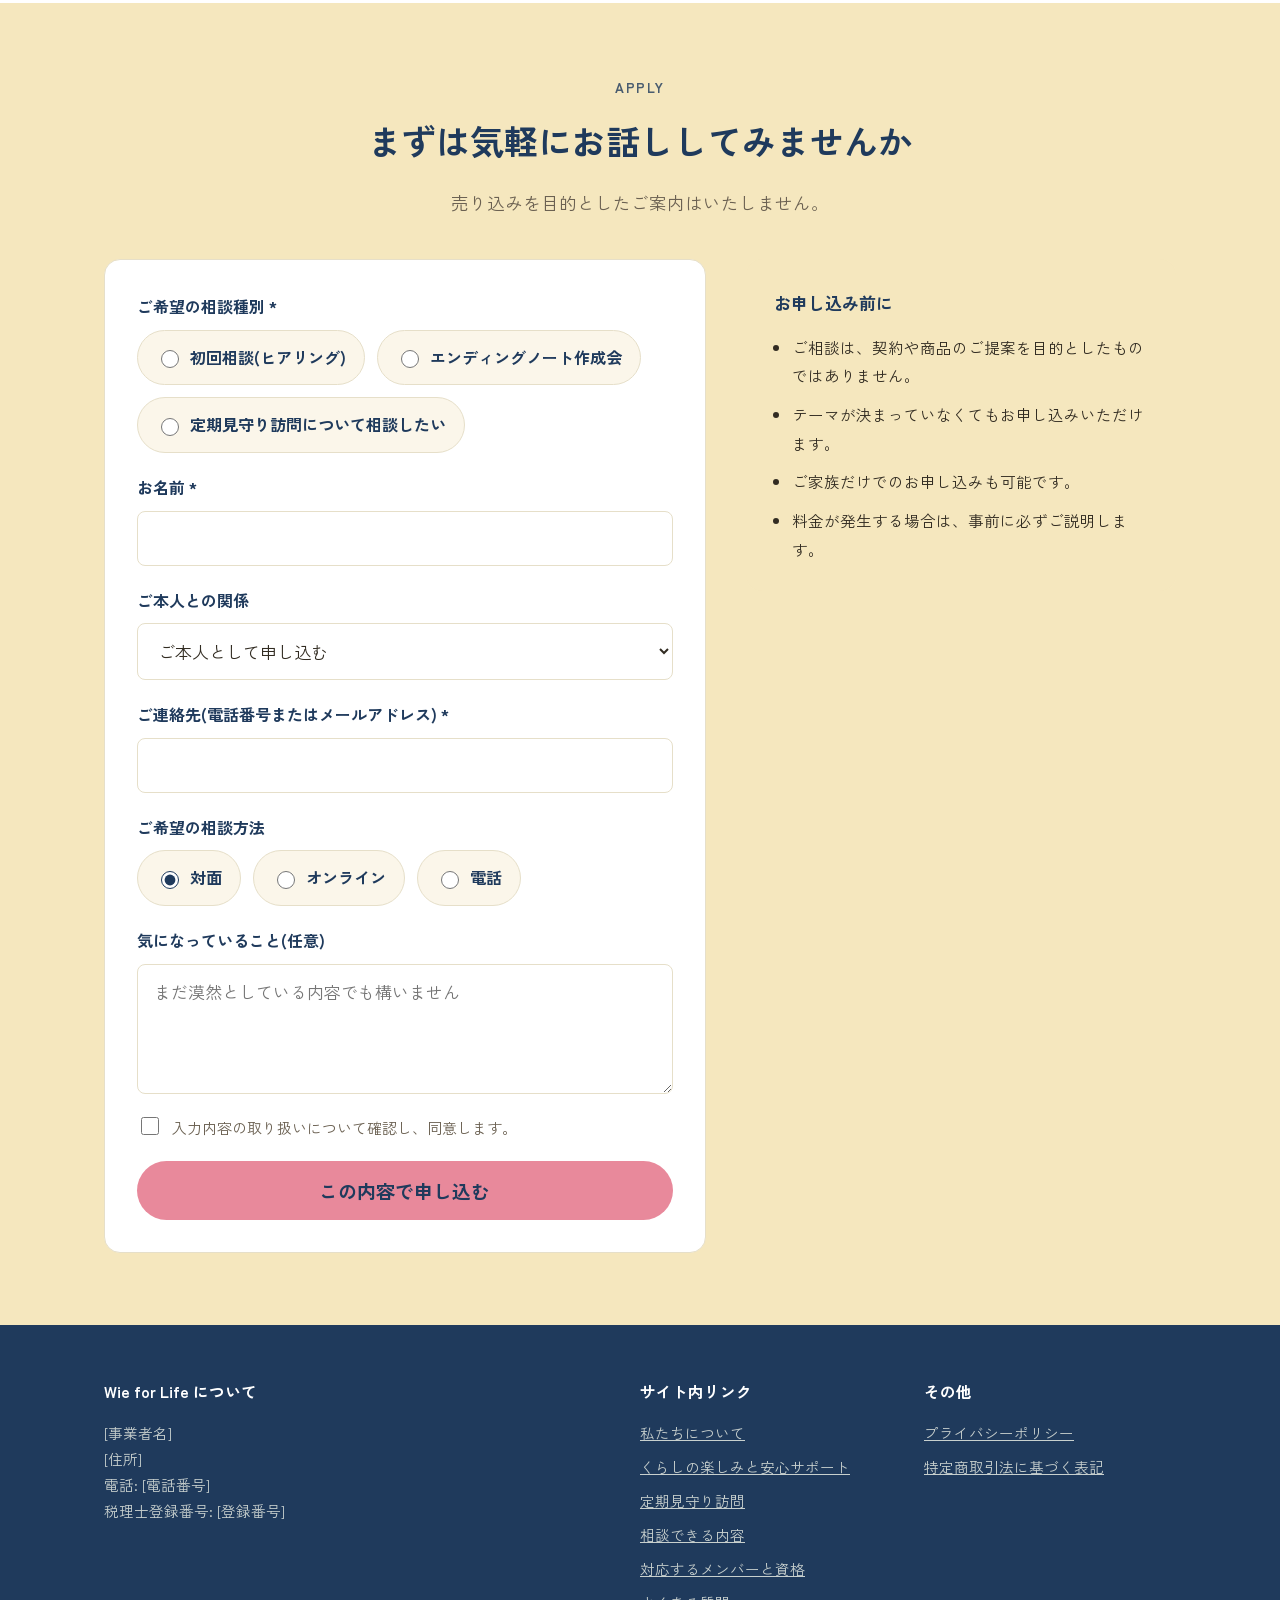
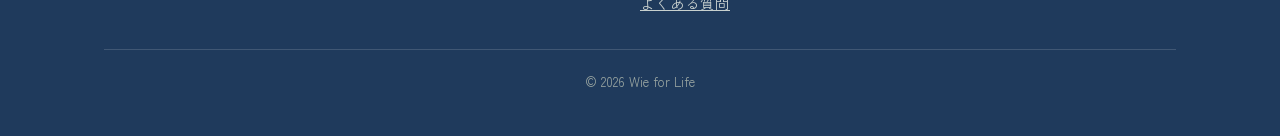
==== commit 6bbe621e: "ミッションページ(about.html)を追加し、全ページから相互リンク 3つの柱: つながりが新しい価値を生む / 多様な力をくらしや社会に活かす / お金の知識も知っている人とのつながりも自分を守" ====
--- a/index.html
+++ b/index.html
@@ -225,6 +225,7 @@
     <div class="header-right">
       <nav class="main-nav" id="main-nav">
         <ul>
+          <li><a href="about.html">私たちについて</a></li>
           <li><a href="#worries">悩み</a></li>
           <li><a href="#services">相談内容</a></li>
           <li><a href="#flow">流れ</a></li>
@@ -730,6 +731,7 @@
       <div>
         <h3>サイト内リンク</h3>
         <ul>
+          <li><a href="about.html">私たちについて</a></li>
           <li><a href="services.html">くらしの楽しみと安心サポート</a></li>
           <li><a href="mimamori.html">定期見守り訪問</a></li>
           <li><a href="#services">相談できる内容</a></li>
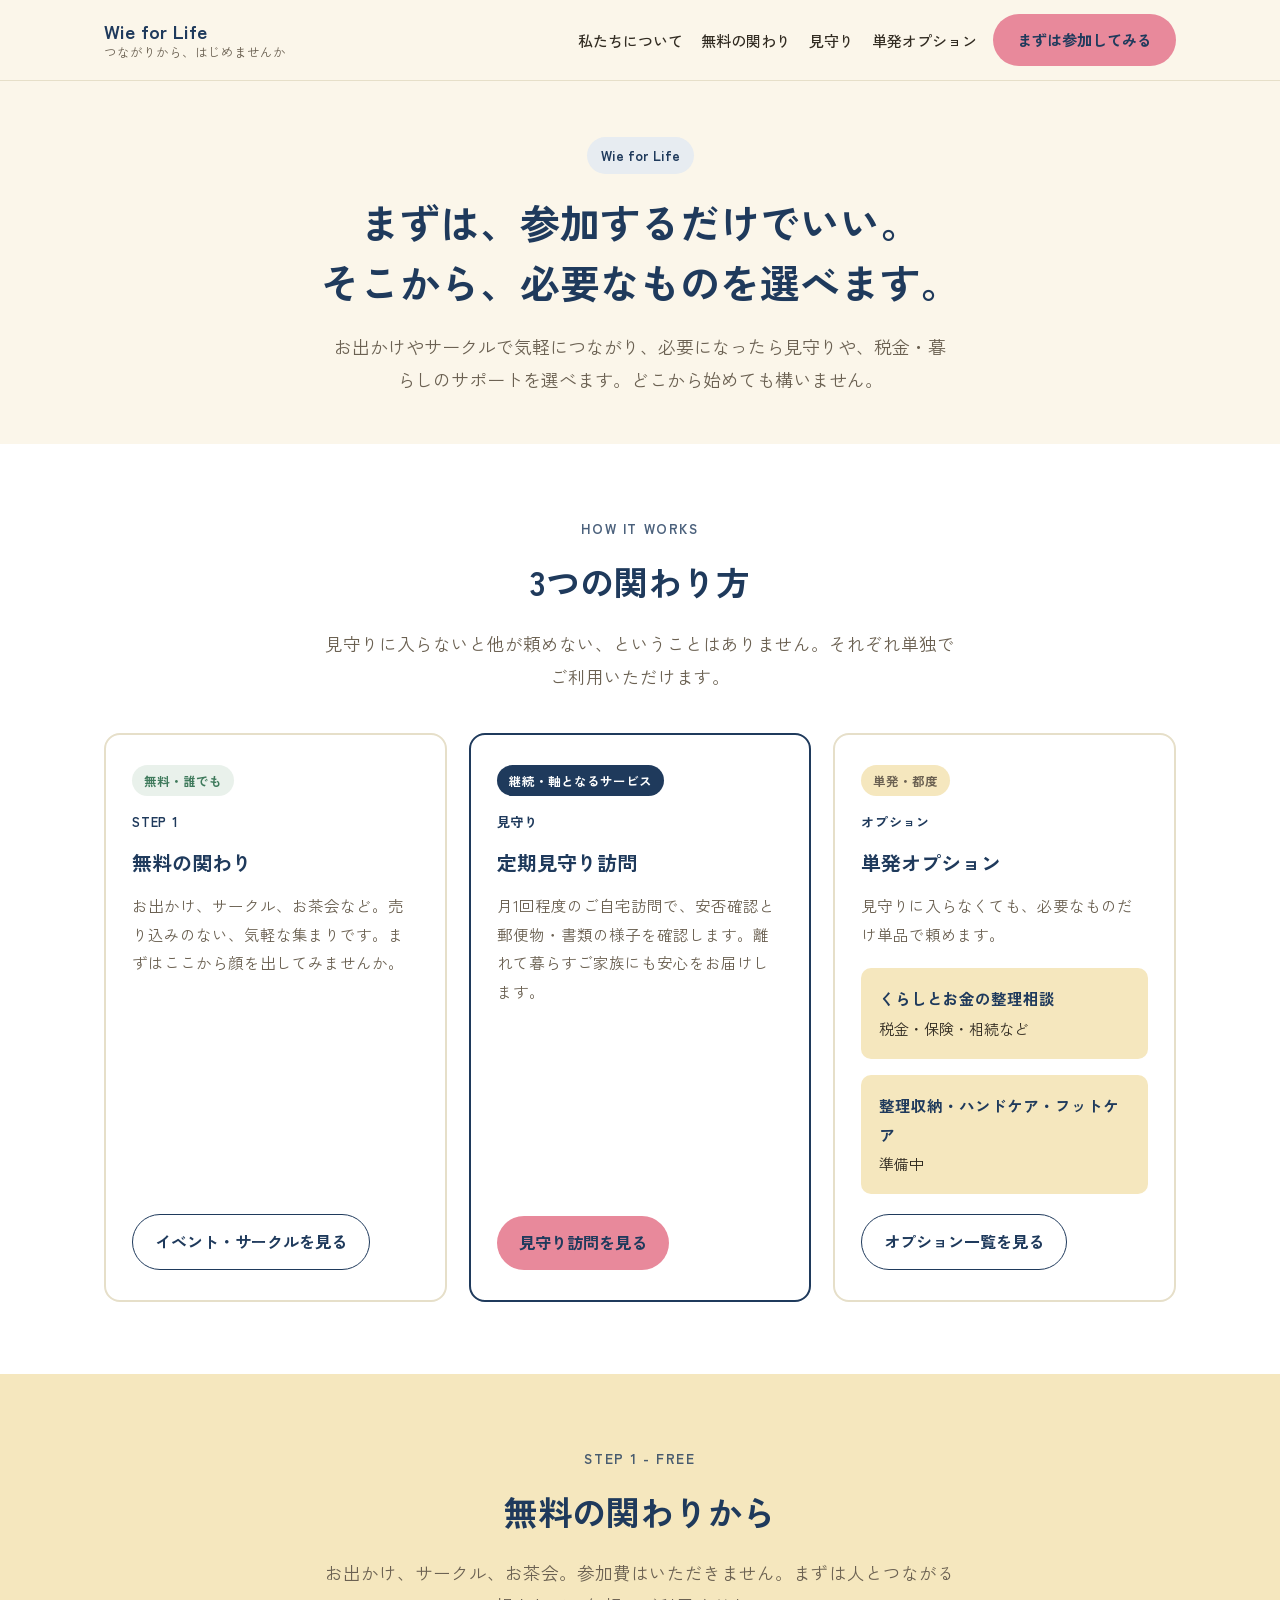
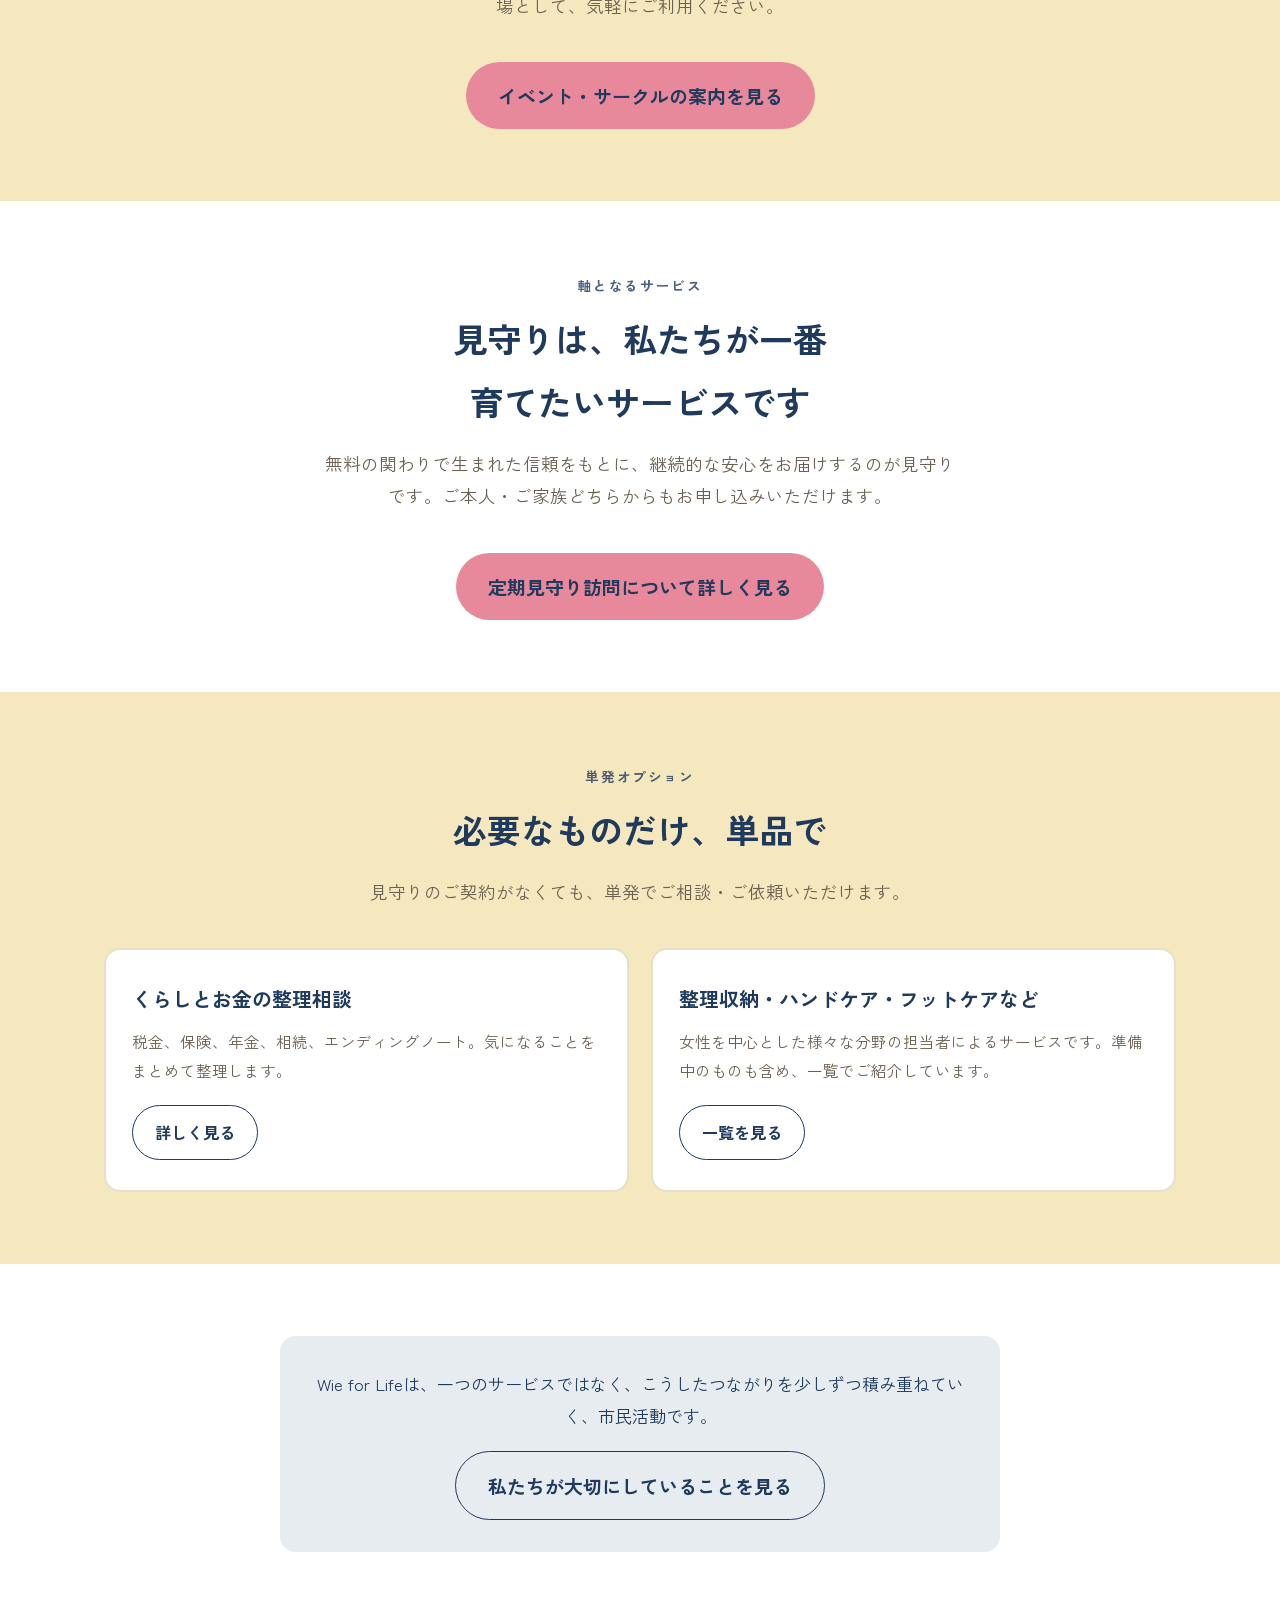
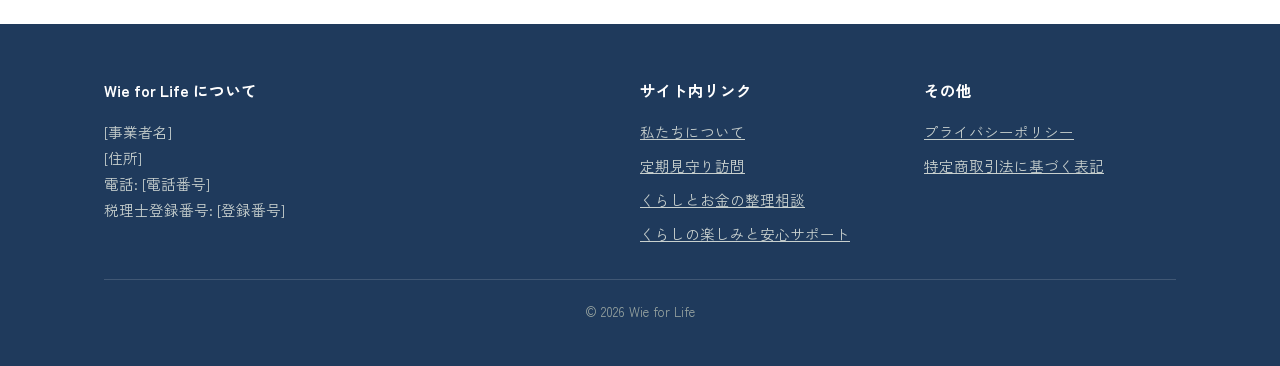
==== commit ee22278b: "サイト構成を「無料の関わり→見守り(軸)→単発オプション」に再編 - 新index.html: 3つの関わり方を提示するハブページ - 旧index.html(くらしとお金の整理相談)をmoney-c" ====
--- a/index.html
+++ b/index.html
@@ -3,8 +3,8 @@
 <head>
 <meta charset="UTF-8">
 <meta name="viewport" content="width=device-width, initial-scale=1.0">
-<title>Wie for Life｜くらしとお金の整理相談</title>
-<meta name="description" content="Wie for Lifeは、税金・保険・年金・相続・エンディングノートなど、これからの暮らしとお金の「気になること」を一緒に整理し、必要に応じて専門家や地域の支援先へつなぐ、シニアとご家族のための相談窓口です。">
+<title>Wie for Life｜つながりから、はじめませんか</title>
+<meta name="description" content="Wie for Lifeは、お出かけやサークルなど無料の関わりから始まり、必要になったら見守りや、税金・暮らしのサポートを選べる、市民活動です。">
 <link rel="preconnect" href="https://fonts.googleapis.com">
 <link rel="preconnect" href="https://fonts.gstatic.com" crossorigin>
 <link href="https://fonts.googleapis.com/css2?family=Zen+Kaku+Gothic+New:wght@400;500;700&display=swap" rel="stylesheet">
@@ -20,8 +20,6 @@
     --cta:#E8899B;
     --cta-ink:#1F3A5C;
     --line:#E6DFC9;
-    --error:#A14A3D;
-    --error-bg:#F5E9E6;
     --font:"Zen Kaku Gothic New","Hiragino Kaku Gothic ProN","Noto Sans JP",sans-serif;
     --container:1120px;
   }
@@ -37,10 +35,8 @@
 
   .skip-link{position:absolute;left:-999px;top:0;background:var(--navy);color:#fff;padding:12px 20px;z-index:300;border-radius:0 0 8px 0;text-decoration:none;font-size:14px;}
   .skip-link:focus{left:0;}
-
   :focus-visible{outline:3px solid var(--navy);outline-offset:2px;}
 
-  /* fade-in */
   .fade-in{opacity:0;transform:translateY(16px);transition:opacity .6s ease,transform .6s ease;}
   .fade-in.is-visible{opacity:1;transform:none;}
   @media (prefers-reduced-motion: reduce){
@@ -55,15 +51,15 @@
   .logo{font-weight:700;font-size:19px;color:var(--navy);text-decoration:none;letter-spacing:0.02em;white-space:nowrap;}
   .logo-sub{font-size:12.5px;color:var(--ink-soft);}
   .header-right{display:flex;align-items:center;gap:16px;}
-  nav.main-nav ul{list-style:none;display:flex;flex-wrap:wrap;gap:20px;margin:0;padding:0;}
-  nav.main-nav a{text-decoration:none;color:var(--ink);font-size:15.5px;font-weight:500;}
+  nav.main-nav ul{list-style:none;display:flex;flex-wrap:wrap;gap:18px;margin:0;padding:0;}
+  nav.main-nav a{text-decoration:none;color:var(--ink);font-size:15px;font-weight:500;}
   nav.main-nav a:hover{color:var(--navy);}
-  .header-cta{background:var(--cta);color:var(--cta-ink);padding:12px 26px;border-radius:100px;text-decoration:none;font-weight:600;font-size:15.5px;white-space:nowrap;min-height:48px;display:inline-flex;align-items:center;transition:background .15s ease,color .15s ease;}
+  .header-cta{background:var(--cta);color:var(--cta-ink);padding:12px 24px;border-radius:100px;text-decoration:none;font-weight:600;font-size:15px;white-space:nowrap;min-height:48px;display:inline-flex;align-items:center;transition:background .15s ease,color .15s ease;}
   .header-cta:hover{background:var(--navy);color:#fff;}
   .nav-toggle{display:none;background:none;border:none;cursor:pointer;padding:10px;}
   .nav-toggle span{display:block;width:24px;height:2px;background:var(--navy);margin:5px 0;}
 
-  @media (max-width:860px){
+  @media (max-width:900px){
     nav.main-nav{position:fixed;top:64px;left:0;right:0;height:calc(100vh - 64px);background:var(--bg);padding:24px;transform:translateY(-110%);transition:transform .25s ease;overflow-y:auto;pointer-events:none;}
     nav.main-nav.open{transform:translateY(0);pointer-events:auto;}
     nav.main-nav ul{flex-direction:column;gap:2px;}
@@ -90,117 +86,35 @@
   .btn-secondary:hover{background:var(--navy-soft);}
 
   /* hero */
-  .hero{padding:52px 0 64px;background:var(--bg);}
-  .hero-inner{display:grid;grid-template-columns:1.05fr 1fr;gap:40px;align-items:center;}
-  @media (max-width:900px){.hero-inner{grid-template-columns:1fr;}.hero-media{order:-1;}}
-  .hero-tag{display:inline-block;background:var(--navy-soft);color:var(--navy);font-size:13.5px;font-weight:600;padding:6px 14px;border-radius:100px;margin-bottom:18px;}
-  .service-name{font-size:clamp(34px,5vw,50px);font-weight:800;color:var(--navy);line-height:1.3;margin:0 0 14px;text-wrap:balance;}
-  .hero-copy h1{font-size:clamp(20px,2.6vw,25px);font-weight:600;color:var(--ink-soft);line-height:1.6;margin:0 0 18px;text-wrap:balance;}
-  .hero-copy .lede{font-size:19.5px;color:var(--ink);margin-bottom:14px;}
-  .hero-copy .sub{font-size:17px;color:var(--ink-soft);margin-bottom:30px;}
-  .hero-actions{display:flex;flex-wrap:wrap;gap:14px;}
-  .hero-media img{border-radius:16px;width:100%;height:auto;}
-
-  /* worries */
-  .worries-grid{display:grid;grid-template-columns:1fr 1fr;gap:28px;}
-  @media (max-width:760px){.worries-grid{grid-template-columns:1fr;}}
-  .worry-col{background:var(--surface);border:1px solid var(--line);border-radius:14px;padding:30px 28px;}
-  .worry-col h3{color:var(--navy);font-size:19px;margin:0 0 18px;}
-  .worry-col ul{list-style:none;padding:0;display:grid;gap:14px;}
-  .worry-col li{position:relative;padding-left:30px;font-size:17.5px;}
-  .worry-col li::before{content:"✓";position:absolute;left:0;top:0;color:var(--navy);font-weight:700;}
-  .worries-bridge{text-align:center;margin-top:36px;font-size:18px;color:var(--navy);font-weight:600;}
-
-  /* concept */
-  .concept-lede{max-width:720px;margin:0 auto 20px;font-size:18.5px;text-align:center;}
-  .concept-story{max-width:720px;margin:0 auto 40px;background:var(--surface);border-left:4px solid var(--navy);padding:22px 26px;border-radius:6px;font-size:17px;color:var(--ink-soft);}
-  .promise-grid{display:grid;grid-template-columns:repeat(auto-fit,minmax(200px,1fr));gap:18px;}
-  .promise-card{background:var(--surface);border-radius:14px;padding:24px 22px;border:1px solid var(--line);}
-  .promise-card .num{font-size:13px;color:var(--navy);font-weight:700;margin-bottom:10px;display:block;}
-  .promise-card h3{font-size:17.5px;color:var(--navy);margin:0 0 8px;}
-  .promise-card p{font-size:16.5px;color:var(--ink-soft);margin:0;}
-
-  /* services */
-  .service-photos{display:grid;grid-template-columns:1fr 1fr;gap:20px;margin-bottom:44px;}
-  @media (max-width:760px){.service-photos{grid-template-columns:1fr;}}
-  .service-photo{border-radius:14px;overflow:hidden;background:var(--surface);border:1px solid var(--line);}
-  .service-photo img{width:100%;height:100%;object-fit:cover;aspect-ratio:4/3;}
-  .service-photo figcaption{font-size:15px;color:var(--ink-soft);padding:12px 16px;margin:0;}
-  .service-grid{display:grid;grid-template-columns:repeat(auto-fit,minmax(260px,1fr));gap:20px;}
-  .service-card{background:var(--surface);border:1px solid var(--line);border-radius:14px;padding:24px;}
-  .service-card h3{font-size:18px;color:var(--navy);margin:0 0 8px;}
-  .service-card p{font-size:16.5px;color:var(--ink-soft);margin:0 0 14px;}
-  .responder-tag{display:inline-block;font-size:13.5px;padding:5px 12px;border-radius:100px;background:var(--navy-soft);color:var(--navy);font-weight:600;}
-
-  /* flow */
-  .flow-list{counter-reset:step;display:grid;gap:20px;max-width:760px;margin:0 auto;list-style:none;padding:0;}
-  .flow-item{counter-increment:step;display:grid;grid-template-columns:52px 1fr;gap:20px;background:var(--surface);border:1px solid var(--line);border-radius:14px;padding:22px 24px;align-items:start;}
-  .flow-item .step-num{width:44px;height:44px;border-radius:50%;background:var(--navy);color:#fff;display:flex;align-items:center;justify-content:center;font-weight:700;font-size:17px;}
-  .flow-item .step-num::before{content:counter(step);}
-  .flow-item h3{font-size:17.5px;color:var(--navy);margin:0 0 6px;}
-  .flow-item p{font-size:16.5px;color:var(--ink-soft);margin:0;}
-  .flow-note{text-align:center;margin-top:24px;font-size:16px;color:var(--ink-soft);}
-
-  /* team */
-  .team-grid{display:grid;grid-template-columns:repeat(auto-fit,minmax(260px,1fr));gap:22px;}
-  .team-card{background:var(--surface);border:1px solid var(--line);border-radius:14px;padding:26px 24px;}
-  .avatar{width:56px;height:56px;border-radius:50%;background:var(--navy);color:#fff;display:flex;align-items:center;justify-content:center;font-size:19px;font-weight:700;margin-bottom:16px;}
-  .team-card .role{font-size:14px;color:var(--ink-soft);margin-bottom:4px;}
-  .team-card h3{font-size:18px;color:var(--navy);margin:0 0 10px;}
-  .team-card p{font-size:16.5px;color:var(--ink-soft);margin:0;}
-  .team-note{margin-top:28px;text-align:center;font-size:16.5px;color:var(--navy);font-weight:600;}
-
-  /* family */
-  .family-inner{display:grid;grid-template-columns:1fr 1fr;gap:40px;align-items:center;}
-  @media (max-width:860px){.family-inner{grid-template-columns:1fr;}}
-  .family-media img{border-radius:16px;}
-  .family-copy p{font-size:17.5px;color:var(--ink);margin-bottom:16px;}
-
-  /* cases */
-  .case-grid{display:grid;grid-template-columns:repeat(auto-fit,minmax(280px,1fr));gap:22px;}
-  .case-card{background:var(--surface);border:1px solid var(--line);border-radius:14px;padding:26px;}
-  .case-tag{font-size:13.5px;color:var(--navy);font-weight:700;margin-bottom:8px;display:block;}
-  .case-card dt{font-size:13px;color:var(--ink-soft);text-transform:uppercase;letter-spacing:0.05em;margin-top:12px;}
-  .case-card dd{margin:4px 0 0;font-size:16.5px;color:var(--ink);}
-  .case-disclaimer{text-align:center;font-size:14.5px;color:var(--ink-soft);margin-top:24px;}
-
-  /* price */
-  .price-grid{display:grid;grid-template-columns:repeat(auto-fit,minmax(240px,1fr));gap:20px;max-width:900px;margin:0 auto;}
-  .price-card{background:var(--surface);border:1px solid var(--line);border-radius:14px;padding:26px;text-align:center;}
-  .price-card h3{font-size:17.5px;color:var(--navy);margin:0 0 12px;}
-  .price-card .amount{font-size:24px;font-weight:700;color:var(--ink);margin-bottom:10px;font-variant-numeric:tabular-nums;}
-  .price-card p{font-size:15.5px;color:var(--ink-soft);margin:0;}
-  .price-note{max-width:640px;margin:32px auto 0;text-align:center;background:var(--navy-soft);color:var(--navy);padding:16px 20px;border-radius:10px;font-size:16.5px;}
-
-  /* faq */
-  .faq-list{max-width:760px;margin:0 auto;display:grid;gap:12px;}
-  details.faq-item{background:var(--surface);border:1px solid var(--line);border-radius:12px;padding:2px 22px;}
-  details.faq-item summary{cursor:pointer;padding:18px 34px 18px 0;font-weight:600;color:var(--navy);font-size:17.5px;list-style:none;position:relative;}
-  details.faq-item summary::-webkit-details-marker{display:none;}
-  details.faq-item summary::after{content:"+";position:absolute;right:0;top:14px;font-size:22px;color:var(--navy);transition:transform .2s;}
-  details.faq-item[open] summary::after{transform:rotate(45deg);}
-  details.faq-item p{margin:0 0 18px;font-size:16.5px;color:var(--ink-soft);}
-
-  /* apply */
-  .apply-inner{display:grid;grid-template-columns:1.4fr 1fr;gap:40px;align-items:start;}
-  @media (max-width:900px){.apply-inner{grid-template-columns:1fr;}}
-  form.apply-form{background:var(--surface);border:1px solid var(--line);border-radius:16px;padding:32px;display:grid;gap:20px;}
-  .form-group{display:grid;gap:8px;}
-  .form-group label{font-size:16px;font-weight:600;color:var(--navy);}
-  .form-group input,.form-group select,.form-group textarea{font-family:var(--font);font-size:17px;padding:14px 16px;border:1.5px solid var(--line);border-radius:8px;background:#fff;color:var(--ink);width:100%;}
-  .form-group input:focus,.form-group select:focus,.form-group textarea:focus{border-color:var(--navy);}
-  .radio-group{display:flex;flex-wrap:wrap;gap:12px;}
-  .radio-option{display:flex;align-items:center;gap:8px;background:var(--bg);border:1.5px solid var(--line);border-radius:100px;padding:12px 18px;font-size:16px;cursor:pointer;}
-  .radio-option input{accent-color:var(--navy);width:18px;height:18px;}
-  .checkbox-row{display:flex;align-items:flex-start;gap:10px;font-size:15px;color:var(--ink-soft);}
-  .checkbox-row input{margin-top:3px;accent-color:var(--navy);width:18px;height:18px;flex-shrink:0;}
-  .form-status{font-size:16px;padding:14px 16px;border-radius:8px;display:none;}
-  .form-status.show{display:block;}
-  .form-status.success{background:var(--navy-soft);color:var(--navy);}
-  .form-status.error{background:var(--error-bg);color:var(--error);}
-  .apply-note{background:var(--bg-alt);border-radius:16px;padding:28px;font-size:15.5px;color:var(--ink);}
-  .apply-note h3{color:var(--navy);font-size:17px;margin:0 0 14px;}
-  .apply-note ul{padding-left:18px;margin:0;display:grid;gap:10px;}
+  .hero{padding:56px 0 48px;background:var(--bg);text-align:center;}
+  .hero .eyebrow2{display:inline-block;background:var(--navy-soft);color:var(--navy);font-size:13.5px;font-weight:600;padding:6px 14px;border-radius:100px;margin-bottom:18px;}
+  .hero h1{font-size:clamp(28px,4.2vw,40px);color:var(--navy);line-height:1.5;max-width:760px;margin:0 auto 18px;text-wrap:balance;}
+  .hero .lede{font-size:18px;color:var(--ink-soft);max-width:620px;margin:0 auto;}
+
+  /* path (fork) */
+  .path-grid{display:grid;grid-template-columns:repeat(3,1fr);gap:22px;counter-reset:pathstep;}
+  @media (max-width:860px){.path-grid{grid-template-columns:1fr;}}
+  .path-card{background:var(--surface);border:2px solid var(--line);border-radius:16px;padding:30px 26px;position:relative;display:flex;flex-direction:column;}
+  .path-card.axis{border-color:var(--navy);}
+  .path-step{display:inline-block;font-size:13px;font-weight:700;color:var(--navy);letter-spacing:0.06em;margin-bottom:10px;}
+  .path-badge{display:inline-block;font-size:12.5px;font-weight:700;padding:4px 12px;border-radius:100px;margin-bottom:14px;width:fit-content;}
+  .path-badge.free{background:var(--ok-bg,#E9F1EB);color:#3F7A5C;}
+  .path-badge.axis{background:var(--navy);color:#fff;}
+  .path-badge.option{background:var(--bg-alt);color:var(--ink-soft);}
+  .path-card h3{font-size:20px;color:var(--navy);margin:0 0 10px;}
+  .path-card p{font-size:15.5px;color:var(--ink-soft);margin:0 0 20px;flex-grow:1;}
+  .path-card .btn{align-self:flex-start;padding:12px 22px;font-size:16px;min-height:auto;}
+  .path-arrow{text-align:center;font-size:22px;color:var(--navy);display:none;}
+  @media (min-width:861px){.path-arrow{display:block;}}
+
+  /* option sub-grid */
+  .option-grid{display:grid;grid-template-columns:repeat(auto-fit,minmax(220px,1fr));gap:16px;margin-top:16px;}
+  .option-item{background:var(--bg-alt);border-radius:10px;padding:16px 18px;font-size:15px;color:var(--ink);}
+  .option-item strong{display:block;color:var(--navy);font-size:15.5px;margin-bottom:2px;}
+
+  /* mission teaser */
+  .mission-teaser{max-width:720px;margin:0 auto;text-align:center;background:var(--navy-soft);border-radius:16px;padding:32px 30px;}
+  .mission-teaser p{font-size:17px;color:var(--navy);margin:0 0 18px;line-height:1.9;}
 
   /* footer */
   footer.site-footer{background:var(--navy);color:#EDEFEA;padding:52px 0 30px;}
@@ -218,24 +132,20 @@
 
 <header class="site-header">
   <div class="header-inner">
-    <a class="logo-group" href="#hero">
+    <a class="logo-group" href="index.html">
       <span class="logo">Wie for Life</span>
-      <span class="logo-sub">くらしとお金の整理相談</span>
+      <span class="logo-sub">つながりから、はじめませんか</span>
     </a>
     <div class="header-right">
       <nav class="main-nav" id="main-nav">
         <ul>
           <li><a href="about.html">私たちについて</a></li>
-          <li><a href="#worries">悩み</a></li>
-          <li><a href="#services">相談内容</a></li>
-          <li><a href="#flow">流れ</a></li>
-          <li><a href="#team">メンバー</a></li>
-          <li><a href="#family">ご家族へ</a></li>
-          <li><a href="#price">料金</a></li>
-          <li><a href="#faq">FAQ</a></li>
+          <li><a href="services.html#events">無料の関わり</a></li>
+          <li><a href="mimamori.html">見守り</a></li>
+          <li><a href="index.html#options">単発オプション</a></li>
         </ul>
       </nav>
-      <a class="header-cta" href="#apply">初回相談を申し込む</a>
+      <a class="header-cta" href="#free">まずは参加してみる</a>
       <button class="nav-toggle" id="nav-toggle" aria-controls="main-nav" aria-expanded="false" aria-label="メニューを開く">
         <span></span><span></span><span></span>
       </button>
@@ -247,474 +157,111 @@
 
   <!-- hero -->
   <section class="hero" id="hero">
-    <div class="container hero-inner">
-      <div class="hero-copy">
-        <span class="hero-tag">ご本人も、ご家族も。</span>
-        <p class="service-name">くらしとお金の整理相談</p>
-        <h1>答えを急がず、<br>まず一緒に整理する。</h1>
-        <p class="lede">暮らし・お金・将来の「気になること」を、一緒に整理しませんか。</p>
-        <p class="sub">税金、保険、年金、相続した不動産、エンディングノート。一つずつでも、まとめてでも。テーマが決まっていなくてもご相談いただけます。</p>
-        <div class="hero-actions">
-          <a class="btn btn-primary" href="#apply">初回相談を申し込む</a>
-          <a class="btn btn-secondary" href="#services">相談できる内容を見る</a>
-        </div>
-      </div>
-      <div class="hero-media">
-        <img src="assets/images/hero-bg.png" alt="明るいリビングで、書類を見ながら穏やかに話す60代女性と女性相談員">
-      </div>
-    </div>
-  </section>
-
-  <!-- worries -->
-  <section class="sec-base" id="worries">
+    <div class="container">
+      <span class="eyebrow2">Wie for Life</span>
+      <h1>まずは、参加するだけでいい。<br>そこから、必要なものを選べます。</h1>
+      <p class="lede">お出かけやサークルで気軽につながり、必要になったら見守りや、税金・暮らしのサポートを選べます。どこから始めても構いません。</p>
+    </div>
+  </section>
+
+  <!-- path fork -->
+  <section class="sec-base">
     <div class="container">
       <div class="section-head fade-in">
-        <span class="eyebrow">Worries</span>
-        <h2>こんなことで悩んでいませんか?</h2>
-        <p>一つでも当てはまれば、まずお話をうかがうところから始められます。</p>
-      </div>
-      <div class="worries-grid fade-in">
-        <div class="worry-col">
-          <h3>ご本人</h3>
-          <ul>
-            <li>何から準備すればよいのか分からない</li>
-            <li>相談したいことが税金なのか、保険なのか、介護なのか分からない</li>
-            <li>役所や保険会社から届いた書類が分かりにくい</li>
-            <li>子どもに迷惑をかけたくないが、何を伝えればよいか分からない</li>
-            <li>専門家に相談するほどの内容なのか、自分では判断できない</li>
-          </ul>
-        </div>
-        <div class="worry-col">
-          <h3>ご家族</h3>
-          <ul>
-            <li>離れて暮らす親の生活や手続きが心配</li>
-            <li>本人に何をどう聞けばいいのか分からない</li>
-            <li>家族だけでは話しにくいことがある</li>
-            <li>商品や高額な契約を勧められないか心配</li>
-          </ul>
-        </div>
-      </div>
-      <p class="worries-bridge fade-in">その「気になること」、まとめてご相談いただけます。</p>
-    </div>
-  </section>
-
-  <!-- concept -->
-  <section class="sec-alt" id="concept">
+        <span class="eyebrow">How it works</span>
+        <h2>3つの関わり方</h2>
+        <p>見守りに入らないと他が頼めない、ということはありません。それぞれ単独でご利用いただけます。</p>
+      </div>
+
+      <div class="path-grid fade-in">
+        <div class="path-card">
+          <span class="path-badge free">無料・誰でも</span>
+          <span class="path-step">STEP 1</span>
+          <h3>無料の関わり</h3>
+          <p>お出かけ、サークル、お茶会など。売り込みのない、気軽な集まりです。まずはここから顔を出してみませんか。</p>
+          <a class="btn btn-secondary" href="services.html#events">イベント・サークルを見る</a>
+        </div>
+
+        <div class="path-card axis">
+          <span class="path-badge axis">継続・軸となるサービス</span>
+          <span class="path-step">見守り</span>
+          <h3>定期見守り訪問</h3>
+          <p>月1回程度のご自宅訪問で、安否確認と郵便物・書類の様子を確認します。離れて暮らすご家族にも安心をお届けします。</p>
+          <a class="btn btn-primary" href="mimamori.html">見守り訪問を見る</a>
+        </div>
+
+        <div class="path-card">
+          <span class="path-badge option">単発・都度</span>
+          <span class="path-step">オプション</span>
+          <h3>単発オプション</h3>
+          <p>見守りに入らなくても、必要なものだけ単品で頼めます。</p>
+          <div class="option-grid" style="margin-top:auto;">
+            <div class="option-item"><strong>くらしとお金の整理相談</strong>税金・保険・相続など</div>
+            <div class="option-item"><strong>整理収納・ハンドケア・フットケア</strong>準備中</div>
+          </div>
+          <a class="btn btn-secondary" style="margin-top:20px;" href="services.html">オプション一覧を見る</a>
+        </div>
+      </div>
+    </div>
+  </section>
+
+  <!-- free detail -->
+  <section class="sec-alt" id="free">
     <div class="container">
       <div class="section-head fade-in">
-        <span class="eyebrow">Concept</span>
-        <h2>答えを急がず、まず一緒に整理することから。</h2>
-      </div>
-      <p class="concept-lede fade-in">Wie for Lifeは、一つの分野だけを見るのではなく、まずお話をうかがい、今の状況や困りごとを一緒に整理することを大切にしています。</p>
-      <div class="concept-story fade-in">
-        Wie for Lifeは、税務相談をきっかけに生まれました。確定申告のご相談にいらした方から、実は年金のことも、実家のことも、これからの暮らしのことも気になっている、というお話をよく伺ってきました。だからこそ、一つの相談窓口で、暮らし全体の「気になること」に向き合うことにしました。
-      </div>
-      <div class="promise-grid fade-in">
-        <div class="promise-card">
-          <span class="num">01</span>
-          <h3>商品や契約を目的にしません</h3>
-          <p>大切にしているのはご相談そのもの。特定の保険や商品を売ることは目的にしていません。</p>
-        </div>
-        <div class="promise-card">
-          <span class="num">02</span>
-          <h3>決めるのは、いつも本人</h3>
-          <p>ご本人の希望をうかがいながら、一緒に考えます。</p>
-        </div>
-        <div class="promise-card">
-          <span class="num">03</span>
-          <h3>困りごとが明確でなくても大丈夫</h3>
-          <p>まだ何が気になるのかはっきりしない段階でもご相談いただけます。</p>
-        </div>
-        <div class="promise-card">
-          <span class="num">04</span>
-          <h3>元気なうちから、少しずつ</h3>
-          <p>焦らず、ご自身のペースで準備を進められます。</p>
-        </div>
-        <div class="promise-card">
-          <span class="num">05</span>
-          <h3>相談後は「次にすべきこと」が分かる状態に</h3>
-          <p>話して終わりではなく、整理された状態でお持ち帰りいただきます。</p>
-        </div>
-      </div>
-    </div>
-  </section>
-
-  <!-- services -->
-  <section class="sec-base" id="services">
+        <span class="eyebrow">Step 1 - Free</span>
+        <h2>無料の関わりから</h2>
+        <p>お出かけ、サークル、お茶会。参加費はいただきません。まずは人とつながる場として、気軽にご利用ください。</p>
+      </div>
+      <div style="text-align:center;">
+        <a class="btn btn-primary" href="services.html#events">イベント・サークルの案内を見る</a>
+      </div>
+    </div>
+  </section>
+
+  <!-- mimamori detail -->
+  <section class="sec-base" id="mimamori">
     <div class="container">
       <div class="section-head fade-in">
-        <span class="eyebrow">Services</span>
-        <h2>こんなことをまとめて相談できます</h2>
-        <p>以下は相談の入口の例です。気になることが一つでも、複数でも構いません。</p>
-      </div>
-
-      <div class="service-photos fade-in">
-        <figure class="service-photo">
-          <img src="assets/images/tax-consultation.png" alt="年金や税金の書類を一緒に確認しながら話す60代女性と女性相談員">
-          <figcaption>税金・年金にまつわる書類を、一緒に確認します</figcaption>
-        </figure>
-        <figure class="service-photo">
-          <img src="assets/images/insurance-organizing.png" alt="自宅のテーブルで保険の書類を整理する女性と相談員">
-          <figcaption>加入している保険の内容も、一緒に整理します</figcaption>
-        </figure>
-      </div>
-
-      <div class="service-grid fade-in">
-        <div class="service-card">
-          <h3>税金・確定申告</h3>
-          <p>確定申告や税務に関するご相談。</p>
-          <span class="responder-tag">税理士(代表本人)が対応</span>
-        </div>
-        <div class="service-card">
-          <h3>年金と税金の確認</h3>
-          <p>年金にまつわる税金の仕組みや、書類の見方の整理。</p>
-          <span class="responder-tag">税理士(代表本人)が対応</span>
-        </div>
-        <div class="service-card">
-          <h3>医療費・保険の相談</h3>
-          <p>加入している保険や書類の整理、制度の一般的な説明。</p>
-          <span class="responder-tag">知見を生かした情報整理</span>
-        </div>
-        <div class="service-card">
-          <h3>相続した不動産・住まい</h3>
-          <p>現状・希望の整理と、必要な手続きの洗い出し。</p>
-          <span class="responder-tag">整理まで担当・必要に応じ専門家へ橋渡し</span>
-        </div>
-        <div class="service-card">
-          <h3>エンディングノート作成支援</h3>
-          <p>家族に伝えたいことや希望の整理(法的効力のある遺言書ではありません)。</p>
-          <span class="responder-tag">スタッフが記入をサポート</span>
-        </div>
-        <div class="service-card">
-          <h3>家族への情報整理</h3>
-          <p>家族に伝えておきたい情報や希望の整理。</p>
-          <span class="responder-tag">スタッフが対応</span>
-        </div>
-        <div class="service-card">
-          <h3>手続き・相談先の整理</h3>
-          <p>必要な手続きや、相談すべき窓口の整理。</p>
-          <span class="responder-tag">スタッフが対応</span>
-        </div>
-        <div class="service-card">
-          <h3>専門家への橋渡し</h3>
-          <p>内容に応じて、適切な専門家や地域の支援先をご案内します。</p>
-          <span class="responder-tag">必要に応じてご案内</span>
-        </div>
-        <div class="service-card">
-          <h3>定期見守り訪問</h3>
-          <p>月1回程度ご自宅にお伺いし、お元気に過ごされているか、郵便物や書類がたまっていないかを確認します。訪問のたびにご家族へ報告し、気になる点があれば速やかにご連絡します。</p>
-          <span class="responder-tag">スタッフが対応</span>
-          <p style="margin-top:12px;"><a href="mimamori.html" style="font-weight:600;">詳しく見る →</a></p>
-        </div>
-      </div>
-    </div>
-  </section>
-
-  <!-- flow -->
-  <section class="sec-alt" id="flow">
+        <span class="eyebrow">軸となるサービス</span>
+        <h2>見守りは、私たちが一番育てたいサービスです</h2>
+        <p>無料の関わりで生まれた信頼をもとに、継続的な安心をお届けするのが見守りです。ご本人・ご家族どちらからもお申し込みいただけます。</p>
+      </div>
+      <div style="text-align:center;">
+        <a class="btn btn-primary" href="mimamori.html">定期見守り訪問について詳しく見る</a>
+      </div>
+    </div>
+  </section>
+
+  <!-- options detail -->
+  <section class="sec-alt" id="options">
     <div class="container">
       <div class="section-head fade-in">
-        <span class="eyebrow">Flow</span>
-        <h2>相談の流れ</h2>
-        <p>対面・オンラインいずれも対応しています。目安は60分程度です。</p>
-      </div>
-      <ol class="flow-list fade-in">
-        <li class="flow-item">
-          <span class="step-num" aria-hidden="true"></span>
-          <div>
-            <h3>お申し込み・ヒアリング予約</h3>
-            <p>フォームまたはお電話で、ご都合の良い日時をご相談ください。</p>
-          </div>
-        </li>
-        <li class="flow-item">
-          <span class="step-num" aria-hidden="true"></span>
-          <div>
-            <h3>初回相談(現状整理)</h3>
-            <p>今気になっていることをうかがいながら、一緒に状況を整理します。テーマが決まっていなくても大丈夫です。</p>
-          </div>
-        </li>
-        <li class="flow-item">
-          <span class="step-num" aria-hidden="true"></span>
-          <div>
-            <h3>専門性を生かした個別対応</h3>
-            <p>内容に応じて、税理士や知見を持つスタッフが対応します。</p>
-          </div>
-        </li>
-        <li class="flow-item">
-          <span class="step-num" aria-hidden="true"></span>
-          <div>
-            <h3>次にすべきことのご案内</h3>
-            <p>整理した内容と、必要であればご案内できる専門家・支援先をお伝えします。</p>
-          </div>
-        </li>
-      </ol>
-      <p class="flow-note">一度で全部決めなくても構いません。ご自身のペースで進められます。</p>
-    </div>
-  </section>
-
-  <!-- team -->
-  <section class="sec-base" id="team">
-    <div class="container">
-      <div class="section-head fade-in">
-        <span class="eyebrow">Team</span>
-        <h2>専門性を生かしたメンバーが対応します</h2>
-        <p>それぞれの対応範囲を、誠実にご案内します。</p>
-      </div>
-      <div class="team-grid fade-in">
-        <div class="team-card">
-          <div class="avatar" aria-hidden="true">税</div>
-          <p class="role">代表 ／ 税理士</p>
-          <h3>税務・確定申告のご相談</h3>
-          <p>税務相談、確定申告、年金や医療費に関わる税金の確認など、税務に関するご相談に正式に対応します。</p>
-        </div>
-        <div class="team-card">
-          <div class="avatar" aria-hidden="true">介</div>
-          <p class="role">スタッフ ／ 介護保険の知見を持つ担当</p>
-          <h3>介護に関する情報整理</h3>
-          <p>介護保険制度の分かりやすい説明や状況整理、地域の窓口(地域包括支援センター等)へのご案内を行います。ケアプランの作成や認定申請の代行は行っておりません。</p>
-        </div>
-        <div class="team-card">
-          <div class="avatar" aria-hidden="true">保</div>
-          <p class="role">スタッフ ／ 保険分野に詳しい担当</p>
-          <h3>保険の書類整理</h3>
-          <p>加入している保険の内容確認や書類整理、制度の一般的な説明を行います。特定の商品のご提案や乗り換えの勧誘は行っておりません。</p>
-        </div>
-      </div>
-      <p class="team-note">対応できない内容は、無理に引き受けず、必要な専門家や支援先へおつなぎします。</p>
-    </div>
-  </section>
-
-  <!-- family -->
-  <section class="sec-alt" id="family">
-    <div class="container family-inner">
-      <div class="family-copy fade-in">
-        <span class="eyebrow">For Family</span>
-        <h2>離れて暮らすご家族の方へ</h2>
-        <p>「実家に帰るたびに、書類が増えている気がする」「本人は『大丈夫』と言うけれど、何となく気になる」。そんなときは、まずご家族だけでご相談いただいても構いません。</p>
-        <p>特に、月1回程度ご自宅にお伺いする「<a href="mimamori.html">定期見守り訪問</a>」は、離れて暮らすご家族からのお申し込みが多いメニューです。お元気に過ごされているか、郵便物や書類がたまっていないかを確認し、訪問のたびにご報告します。気になる点があれば、速やかにご連絡します。</p>
-        <p>最終的に何を進めるかは、ご本人の意思を尊重します。ご相談いただいた内容の取り扱いについても、ご不安な点があればお気軽にご確認ください。</p>
-        <div class="hero-actions">
-          <a class="btn btn-secondary" href="#apply">ご家族として、まずは話を聞いてみる</a>
-          <a class="btn btn-secondary" href="mimamori.html">見守り訪問について詳しく見る</a>
-        </div>
-      </div>
-      <div class="family-media fade-in">
-        <img src="assets/images/family-conversation.png" alt="母親と娘、女性相談員の三人が書類を前に穏やかに話している様子">
-      </div>
-    </div>
-  </section>
-
-  <!-- cases -->
-  <section class="sec-base" id="cases">
-    <div class="container">
-      <div class="section-head fade-in">
-        <span class="eyebrow">Cases</span>
-        <h2>ご相談いただいた例</h2>
-        <p>似た状況の方が、実際にどう整理できたかをご紹介します。</p>
-      </div>
-      <div class="case-grid fade-in">
-        <div class="case-card">
-          <span class="case-tag">60代女性・確定申告をきっかけに</span>
-          <dl>
-            <dt>状況</dt>
-            <dd>年金の受給が始まり確定申告が必要になったが、何から手をつければよいか分からなかった。</dd>
-            <dt>ご相談内容</dt>
-            <dd>申告に必要な書類の整理とあわせて、今後の医療費や保険についても気になっていることをうかがった。</dd>
-            <dt>整理された結果</dt>
-            <dd>申告の準備を進めながら保険の書類も一緒に確認し、次に見直すタイミングの目安が分かる状態になった。</dd>
-          </dl>
-        </div>
-        <div class="case-card">
-          <span class="case-tag">40代・離れて暮らすご家族から</span>
-          <dl>
-            <dt>状況</dt>
-            <dd>実家の母が一人暮らしで、介護保険の制度がよく分からないまま不安を感じていた。</dd>
-            <dt>ご相談内容</dt>
-            <dd>まずご家族だけで、制度の分かりやすい説明と今後の相談先についてうかがった。</dd>
-            <dt>整理された結果</dt>
-            <dd>地域の相談窓口の情報を得て、本人に伝えるタイミングを考えられるようになった。</dd>
-          </dl>
-        </div>
-        <div class="case-card">
-          <span class="case-tag">70代女性・エンディングノートをきっかけに</span>
-          <dl>
-            <dt>状況</dt>
-            <dd>家族に伝えておきたいことはあるが、一人でノートに向き合うのが難しいと感じていた。</dd>
-            <dt>ご相談内容</dt>
-            <dd>スタッフと一緒に、伝えたいことを少しずつノートに整理した。</dd>
-            <dt>整理された結果</dt>
-            <dd>書き終えた項目から、家族と話すきっかけができた。</dd>
-          </dl>
-        </div>
-      </div>
-      <p class="case-disclaimer">掲載内容は、個人が特定されないよう一般化してご紹介しています。</p>
-    </div>
-  </section>
-
-  <!-- price -->
-  <section class="sec-alt" id="price">
-    <div class="container">
-      <div class="section-head fade-in">
-        <span class="eyebrow">Price</span>
-        <h2>料金について</h2>
-        <p>相談のみでのご契約のお願いはいたしません。料金が発生する場合は、事前に必ずご説明します。</p>
-      </div>
-      <div class="price-grid fade-in">
-        <div class="price-card">
-          <h3>初回相談(ヒアリング)</h3>
-          <div class="amount">現在確認中です</div>
-          <p>詳しくはお問い合わせください</p>
-        </div>
-        <div class="price-card">
-          <h3>エンディングノート作成会</h3>
-          <div class="amount">現在確認中です</div>
-          <p>詳しくはお問い合わせください</p>
-        </div>
-        <div class="price-card">
-          <h3>個別相談・税理士業務</h3>
-          <div class="amount">内容に応じてご案内</div>
-          <p>事前に費用をご説明したうえで進めます</p>
-        </div>
-        <div class="price-card">
-          <h3>定期見守り訪問</h3>
-          <div class="amount">現在確認中です</div>
-          <p>頻度・内容はご相談のうえ決定します</p>
-        </div>
-      </div>
-      <p class="price-note">「相談してみたら高額な契約を勧められた」ということがないよう、料金は必ず事前にお伝えします。</p>
-    </div>
-  </section>
-
-  <!-- faq -->
-  <section class="sec-base" id="faq">
-    <div class="container">
-      <div class="section-head fade-in">
-        <span class="eyebrow">FAQ</span>
-        <h2>よくある質問</h2>
-      </div>
-      <div class="faq-list fade-in">
-        <details class="faq-item">
-          <summary>相談すると、何か商品を勧められますか?</summary>
-          <p>いいえ。Wie for Lifeは商品の販売や契約を目的にしていません。まずは状況を整理することを大切にしています。</p>
-        </details>
-        <details class="faq-item">
-          <summary>本人ではなく、家族だけで相談してもいいですか?</summary>
-          <p>はい、ご家族だけでのご相談も可能です。最終的に何を進めるかは、ご本人の意思を尊重します。</p>
-        </details>
-        <details class="faq-item">
-          <summary>何を持っていけばいいですか?</summary>
-          <p>特別な準備は必要ありません。気になっている書類などがあればお持ちください。何もなくてもご相談いただけます。</p>
-        </details>
-        <details class="faq-item">
-          <summary>オンラインでの相談はできますか?</summary>
-          <p>対応可能です。お申し込みの際にご希望の方法をお知らせください。</p>
-        </details>
-        <details class="faq-item">
-          <summary>相談した内容は、他の家族に伝わりますか?</summary>
-          <p>ご本人の同意なく、内容を第三者にお伝えすることはありません。</p>
-        </details>
-        <details class="faq-item">
-          <summary>専門家を紹介してもらう場合、追加費用はかかりますか?</summary>
-          <p>ご紹介自体に費用はいただきません。専門家に依頼される場合の費用は、各専門家からのご案内によります。</p>
-        </details>
-        <details class="faq-item">
-          <summary>エンディングノートに法的な効力はありますか?</summary>
-          <p>ありません。エンディングノートは、ご自身の希望やお考えを整理し、家族に伝えるためのものです。法的な効力のある書類(遺言書など)が必要な場合は、専門家をご案内します。</p>
-        </details>
-        <details class="faq-item">
-          <summary>相談するほどの内容か分かりませんが、大丈夫ですか?</summary>
-          <p>大丈夫です。「相談するほどのことか分からない」という段階からのご相談を、むしろ多くいただいています。</p>
-        </details>
-        <details class="faq-item">
-          <summary>見守り訪問は、介護保険サービスの代わりになりますか?</summary>
-          <p>いいえ、介護保険サービスではありません。安否確認と、郵便物・書類の様子確認を中心とした見守りです。介護に関するご相談が必要な場合は、地域包括支援センターなど適切な窓口をご案内します。</p>
-        </details>
-        <details class="faq-item">
-          <summary>見守り訪問の頻度は選べますか?</summary>
-          <p>はい。まずは月1回程度を目安にご案内していますが、頻度はご相談のうえ決定します。</p>
-        </details>
-      </div>
-    </div>
-  </section>
-
-  <!-- apply -->
-  <section class="sec-alt" id="apply">
-    <div class="container">
-      <div class="section-head fade-in">
-        <span class="eyebrow">Apply</span>
-        <h2>まずは気軽にお話ししてみませんか</h2>
-        <p>売り込みを目的としたご案内はいたしません。</p>
-      </div>
-      <div class="apply-inner fade-in">
-        <form class="apply-form" id="apply-form" novalidate>
-          <div class="form-group">
-            <label id="consultation-type-label">ご希望の相談種別<span aria-hidden="true"> *</span></label>
-            <div class="radio-group" role="group" aria-labelledby="consultation-type-label">
-              <label class="radio-option">
-                <input type="radio" name="consultation-type" value="初回相談(ヒアリング)" required>
-                初回相談(ヒアリング)
-              </label>
-              <label class="radio-option">
-                <input type="radio" name="consultation-type" value="エンディングノート作成会">
-                エンディングノート作成会
-              </label>
-              <label class="radio-option">
-                <input type="radio" name="consultation-type" value="定期見守り訪問について相談したい">
-                定期見守り訪問について相談したい
-              </label>
-            </div>
-          </div>
-
-          <div class="form-group">
-            <label for="applicant-name">お名前<span aria-hidden="true"> *</span></label>
-            <input type="text" id="applicant-name" name="applicant-name" required autocomplete="name">
-          </div>
-
-          <div class="form-group">
-            <label for="applicant-relation">ご本人との関係</label>
-            <select id="applicant-relation" name="applicant-relation">
-              <option value="本人">ご本人として申し込む</option>
-              <option value="家族">ご家族として申し込む</option>
-            </select>
-          </div>
-
-          <div class="form-group">
-            <label for="applicant-contact">ご連絡先(電話番号またはメールアドレス)<span aria-hidden="true"> *</span></label>
-            <input type="text" id="applicant-contact" name="applicant-contact" required autocomplete="tel">
-          </div>
-
-          <div class="form-group">
-            <label id="method-label">ご希望の相談方法</label>
-            <div class="radio-group" role="group" aria-labelledby="method-label">
-              <label class="radio-option"><input type="radio" name="method" value="対面" checked>対面</label>
-              <label class="radio-option"><input type="radio" name="method" value="オンライン">オンライン</label>
-              <label class="radio-option"><input type="radio" name="method" value="電話">電話</label>
-            </div>
-          </div>
-
-          <div class="form-group">
-            <label for="applicant-message">気になっていること(任意)</label>
-            <textarea id="applicant-message" name="applicant-message" rows="4" placeholder="まだ漠然としている内容でも構いません"></textarea>
-          </div>
-
-          <label class="checkbox-row">
-            <input type="checkbox" name="privacy" required>
-            <span>入力内容の取り扱いについて確認し、同意します。</span>
-          </label>
-
-          <button type="submit" class="btn btn-primary">この内容で申し込む</button>
-          <div class="form-status" id="form-status" role="status" aria-live="polite"></div>
-        </form>
-
-        <div class="apply-note">
-          <h3>お申し込み前に</h3>
-          <ul>
-            <li>ご相談は、契約や商品のご提案を目的としたものではありません。</li>
-            <li>テーマが決まっていなくてもお申し込みいただけます。</li>
-            <li>ご家族だけでのお申し込みも可能です。</li>
-            <li>料金が発生する場合は、事前に必ずご説明します。</li>
-          </ul>
-        </div>
+        <span class="eyebrow">単発オプション</span>
+        <h2>必要なものだけ、単品で</h2>
+        <p>見守りのご契約がなくても、単発でご相談・ご依頼いただけます。</p>
+      </div>
+      <div class="path-grid fade-in" style="grid-template-columns:repeat(2,1fr);">
+        <div class="path-card">
+          <h3>くらしとお金の整理相談</h3>
+          <p>税金、保険、年金、相続、エンディングノート。気になることをまとめて整理します。</p>
+          <a class="btn btn-secondary" href="money-consult.html">詳しく見る</a>
+        </div>
+        <div class="path-card">
+          <h3>整理収納・ハンドケア・フットケアなど</h3>
+          <p>女性を中心とした様々な分野の担当者によるサービスです。準備中のものも含め、一覧でご紹介しています。</p>
+          <a class="btn btn-secondary" href="services.html">一覧を見る</a>
+        </div>
+      </div>
+    </div>
+  </section>
+
+  <!-- mission teaser -->
+  <section class="sec-base">
+    <div class="container">
+      <div class="mission-teaser fade-in">
+        <p>Wie for Lifeは、一つのサービスではなく、こうしたつながりを少しずつ積み重ねていく、市民活動です。</p>
+        <a class="btn btn-secondary" href="about.html">私たちが大切にしていることを見る</a>
       </div>
     </div>
   </section>
@@ -732,11 +279,9 @@
         <h3>サイト内リンク</h3>
         <ul>
           <li><a href="about.html">私たちについて</a></li>
+          <li><a href="mimamori.html">定期見守り訪問</a></li>
+          <li><a href="money-consult.html">くらしとお金の整理相談</a></li>
           <li><a href="services.html">くらしの楽しみと安心サポート</a></li>
-          <li><a href="mimamori.html">定期見守り訪問</a></li>
-          <li><a href="#services">相談できる内容</a></li>
-          <li><a href="#team">対応するメンバーと資格</a></li>
-          <li><a href="#faq">よくある質問</a></li>
         </ul>
       </div>
       <div>
@@ -783,41 +328,6 @@
     }, { threshold: 0.15 });
     fadeEls.forEach(function(el){ observer.observe(el); });
   }
-
-  var form = document.getElementById('apply-form');
-  var status = document.getElementById('form-status');
-  if(form){
-    form.addEventListener('submit', function(e){
-      e.preventDefault();
-
-      var valid = true;
-      form.querySelectorAll('[required]').forEach(function(field){
-        if(field.type === 'checkbox'){
-          if(!field.checked){ valid = false; }
-        } else if(field.type !== 'radio' && !field.value.trim()){
-          valid = false;
-        }
-      });
-      if(!form.querySelector('input[name="consultation-type"]:checked')){ valid = false; }
-
-      if(!valid){
-        status.textContent = 'ご入力内容をご確認ください。必須項目が入力されていません。';
-        status.className = 'form-status show error';
-        status.focus && status.focus();
-        return;
-      }
-
-      var data = new FormData(form);
-      var payload = {};
-      data.forEach(function(value, key){ payload[key] = value; });
-      console.log('Wie for Life 申込フォーム送信内容(ダミー):', payload);
-      // TODO: 送信先エンドポイントを実装後に接続
-
-      status.textContent = '送信内容を確認しました。担当より折り返しご連絡いたします。';
-      status.className = 'form-status show success';
-      form.reset();
-    });
-  }
 })();
 </script>
 </body>
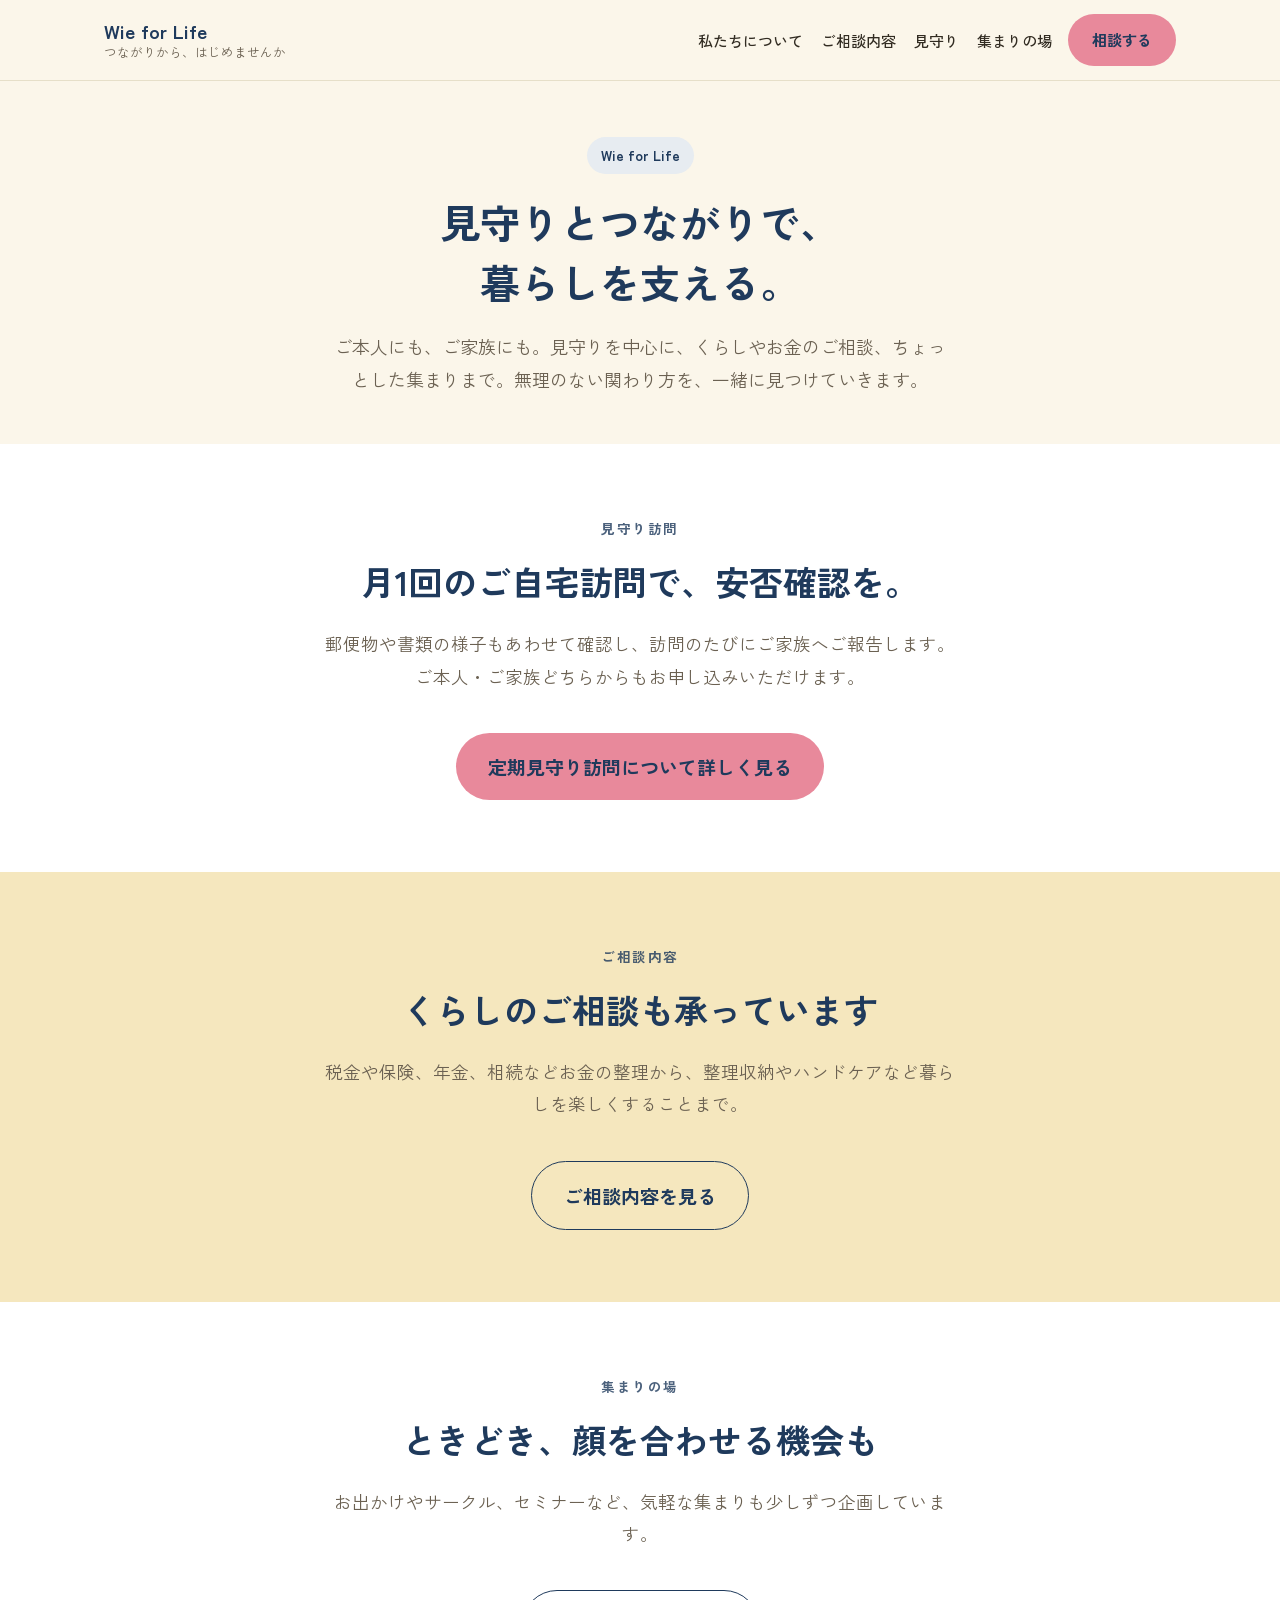
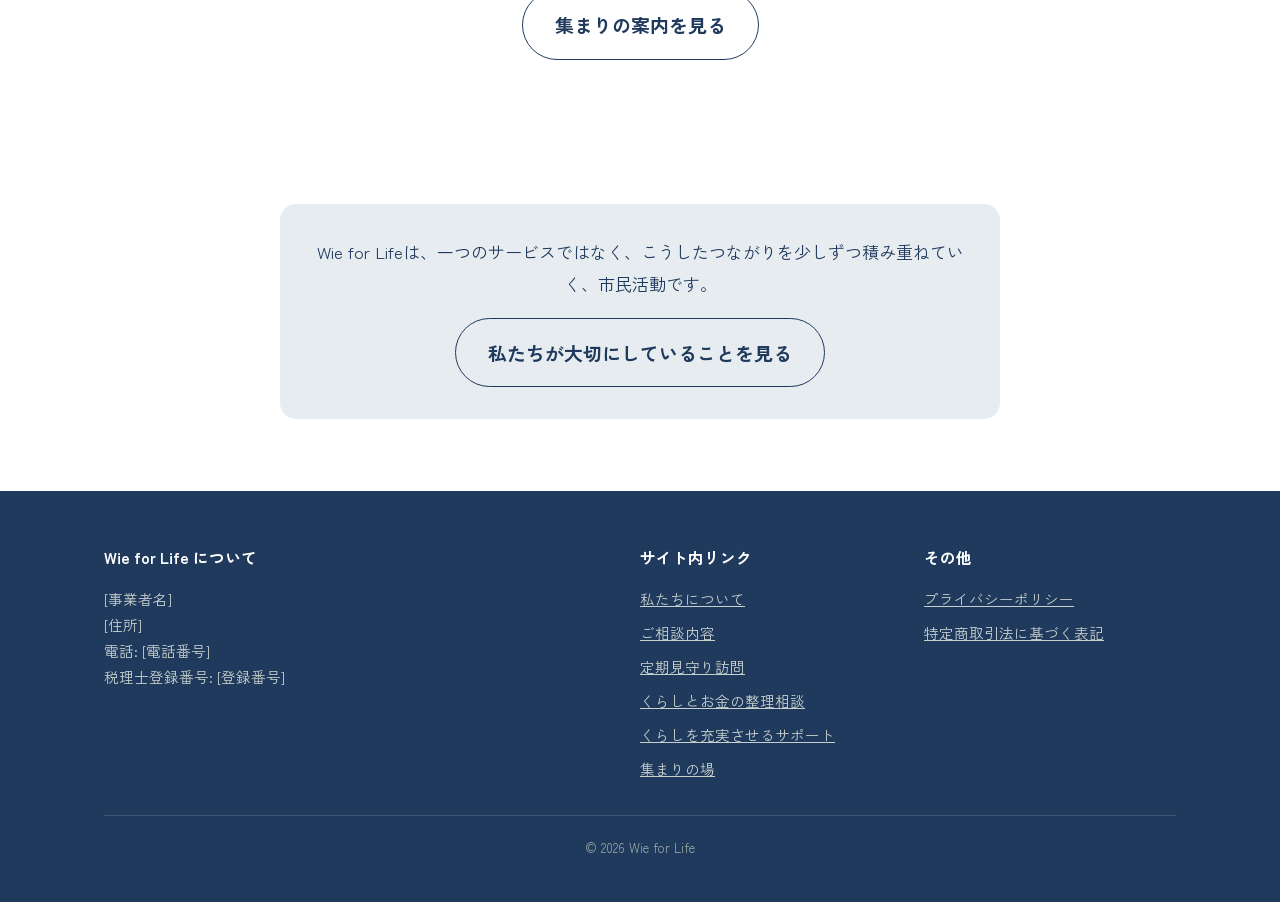
==== commit 441c65c2: "ナビ構成の整理、CTAボタンの統一、ページ分割 - events.html / consult.html を新設し、集まりの場とご相談内容を専用ページに分離 - サービス名を「くらしを充実させるサポー" ====
--- a/index.html
+++ b/index.html
@@ -3,8 +3,8 @@
 <head>
 <meta charset="UTF-8">
 <meta name="viewport" content="width=device-width, initial-scale=1.0">
-<title>Wie for Life｜つながりから、はじめませんか</title>
-<meta name="description" content="Wie for Lifeは、お出かけやサークルなど無料の関わりから始まり、必要になったら見守りや、税金・暮らしのサポートを選べる、市民活動です。">
+<title>Wie for Life｜見守りとつながりで、暮らしを支える</title>
+<meta name="description" content="Wie for Lifeは、見守り訪問を中心に、くらしやお金のご相談、ちょっとした集まりまで、暮らしに関わる市民活動です。">
 <link rel="preconnect" href="https://fonts.googleapis.com">
 <link rel="preconnect" href="https://fonts.gstatic.com" crossorigin>
 <link href="https://fonts.googleapis.com/css2?family=Zen+Kaku+Gothic+New:wght@400;500;700&display=swap" rel="stylesheet">
@@ -140,12 +140,12 @@
       <nav class="main-nav" id="main-nav">
         <ul>
           <li><a href="about.html">私たちについて</a></li>
-          <li><a href="services.html#events">無料の関わり</a></li>
+          <li><a href="consult.html">ご相談内容</a></li>
           <li><a href="mimamori.html">見守り</a></li>
-          <li><a href="index.html#options">単発オプション</a></li>
+          <li><a href="events.html">集まりの場</a></li>
         </ul>
       </nav>
-      <a class="header-cta" href="#free">まずは参加してみる</a>
+      <a class="header-cta" href="mimamori.html">相談する</a>
       <button class="nav-toggle" id="nav-toggle" aria-controls="main-nav" aria-expanded="false" aria-label="メニューを開く">
         <span></span><span></span><span></span>
       </button>
@@ -159,73 +159,18 @@
   <section class="hero" id="hero">
     <div class="container">
       <span class="eyebrow2">Wie for Life</span>
-      <h1>まずは、参加するだけでいい。<br>そこから、必要なものを選べます。</h1>
-      <p class="lede">お出かけやサークルで気軽につながり、必要になったら見守りや、税金・暮らしのサポートを選べます。どこから始めても構いません。</p>
-    </div>
-  </section>
-
-  <!-- path fork -->
-  <section class="sec-base">
+      <h1>見守りとつながりで、<br>暮らしを支える。</h1>
+      <p class="lede">ご本人にも、ご家族にも。見守りを中心に、くらしやお金のご相談、ちょっとした集まりまで。無理のない関わり方を、一緒に見つけていきます。</p>
+    </div>
+  </section>
+
+  <!-- mimamori -->
+  <section class="sec-base" id="mimamori">
     <div class="container">
       <div class="section-head fade-in">
-        <span class="eyebrow">How it works</span>
-        <h2>3つの関わり方</h2>
-        <p>見守りに入らないと他が頼めない、ということはありません。それぞれ単独でご利用いただけます。</p>
-      </div>
-
-      <div class="path-grid fade-in">
-        <div class="path-card">
-          <span class="path-badge free">無料・誰でも</span>
-          <span class="path-step">STEP 1</span>
-          <h3>無料の関わり</h3>
-          <p>お出かけ、サークル、お茶会など。売り込みのない、気軽な集まりです。まずはここから顔を出してみませんか。</p>
-          <a class="btn btn-secondary" href="services.html#events">イベント・サークルを見る</a>
-        </div>
-
-        <div class="path-card axis">
-          <span class="path-badge axis">継続・軸となるサービス</span>
-          <span class="path-step">見守り</span>
-          <h3>定期見守り訪問</h3>
-          <p>月1回程度のご自宅訪問で、安否確認と郵便物・書類の様子を確認します。離れて暮らすご家族にも安心をお届けします。</p>
-          <a class="btn btn-primary" href="mimamori.html">見守り訪問を見る</a>
-        </div>
-
-        <div class="path-card">
-          <span class="path-badge option">単発・都度</span>
-          <span class="path-step">オプション</span>
-          <h3>単発オプション</h3>
-          <p>見守りに入らなくても、必要なものだけ単品で頼めます。</p>
-          <div class="option-grid" style="margin-top:auto;">
-            <div class="option-item"><strong>くらしとお金の整理相談</strong>税金・保険・相続など</div>
-            <div class="option-item"><strong>整理収納・ハンドケア・フットケア</strong>準備中</div>
-          </div>
-          <a class="btn btn-secondary" style="margin-top:20px;" href="services.html">オプション一覧を見る</a>
-        </div>
-      </div>
-    </div>
-  </section>
-
-  <!-- free detail -->
-  <section class="sec-alt" id="free">
-    <div class="container">
-      <div class="section-head fade-in">
-        <span class="eyebrow">Step 1 - Free</span>
-        <h2>無料の関わりから</h2>
-        <p>お出かけ、サークル、お茶会。参加費はいただきません。まずは人とつながる場として、気軽にご利用ください。</p>
-      </div>
-      <div style="text-align:center;">
-        <a class="btn btn-primary" href="services.html#events">イベント・サークルの案内を見る</a>
-      </div>
-    </div>
-  </section>
-
-  <!-- mimamori detail -->
-  <section class="sec-base" id="mimamori">
-    <div class="container">
-      <div class="section-head fade-in">
-        <span class="eyebrow">軸となるサービス</span>
-        <h2>見守りは、私たちが一番育てたいサービスです</h2>
-        <p>無料の関わりで生まれた信頼をもとに、継続的な安心をお届けするのが見守りです。ご本人・ご家族どちらからもお申し込みいただけます。</p>
+        <span class="eyebrow">見守り訪問</span>
+        <h2>月1回のご自宅訪問で、安否確認を。</h2>
+        <p>郵便物や書類の様子もあわせて確認し、訪問のたびにご家族へご報告します。ご本人・ご家族どちらからもお申し込みいただけます。</p>
       </div>
       <div style="text-align:center;">
         <a class="btn btn-primary" href="mimamori.html">定期見守り訪問について詳しく見る</a>
@@ -233,25 +178,30 @@
     </div>
   </section>
 
-  <!-- options detail -->
-  <section class="sec-alt" id="options">
+  <!-- consult -->
+  <section class="sec-alt" id="consult">
     <div class="container">
       <div class="section-head fade-in">
-        <span class="eyebrow">単発オプション</span>
-        <h2>必要なものだけ、単品で</h2>
-        <p>見守りのご契約がなくても、単発でご相談・ご依頼いただけます。</p>
-      </div>
-      <div class="path-grid fade-in" style="grid-template-columns:repeat(2,1fr);">
-        <div class="path-card">
-          <h3>くらしとお金の整理相談</h3>
-          <p>税金、保険、年金、相続、エンディングノート。気になることをまとめて整理します。</p>
-          <a class="btn btn-secondary" href="money-consult.html">詳しく見る</a>
-        </div>
-        <div class="path-card">
-          <h3>整理収納・ハンドケア・フットケアなど</h3>
-          <p>女性を中心とした様々な分野の担当者によるサービスです。準備中のものも含め、一覧でご紹介しています。</p>
-          <a class="btn btn-secondary" href="services.html">一覧を見る</a>
-        </div>
+        <span class="eyebrow">ご相談内容</span>
+        <h2>くらしのご相談も承っています</h2>
+        <p>税金や保険、年金、相続などお金の整理から、整理収納やハンドケアなど暮らしを楽しくすることまで。</p>
+      </div>
+      <div style="text-align:center;">
+        <a class="btn btn-secondary" href="consult.html">ご相談内容を見る</a>
+      </div>
+    </div>
+  </section>
+
+  <!-- gatherings -->
+  <section class="sec-base" id="events">
+    <div class="container">
+      <div class="section-head fade-in">
+        <span class="eyebrow">集まりの場</span>
+        <h2>ときどき、顔を合わせる機会も</h2>
+        <p>お出かけやサークル、セミナーなど、気軽な集まりも少しずつ企画しています。</p>
+      </div>
+      <div style="text-align:center;">
+        <a class="btn btn-secondary" href="events.html">集まりの案内を見る</a>
       </div>
     </div>
   </section>
@@ -279,9 +229,11 @@
         <h3>サイト内リンク</h3>
         <ul>
           <li><a href="about.html">私たちについて</a></li>
+          <li><a href="consult.html">ご相談内容</a></li>
           <li><a href="mimamori.html">定期見守り訪問</a></li>
           <li><a href="money-consult.html">くらしとお金の整理相談</a></li>
-          <li><a href="services.html">くらしの楽しみと安心サポート</a></li>
+          <li><a href="services.html">くらしを充実させるサポート</a></li>
+          <li><a href="events.html">集まりの場</a></li>
         </ul>
       </div>
       <div>
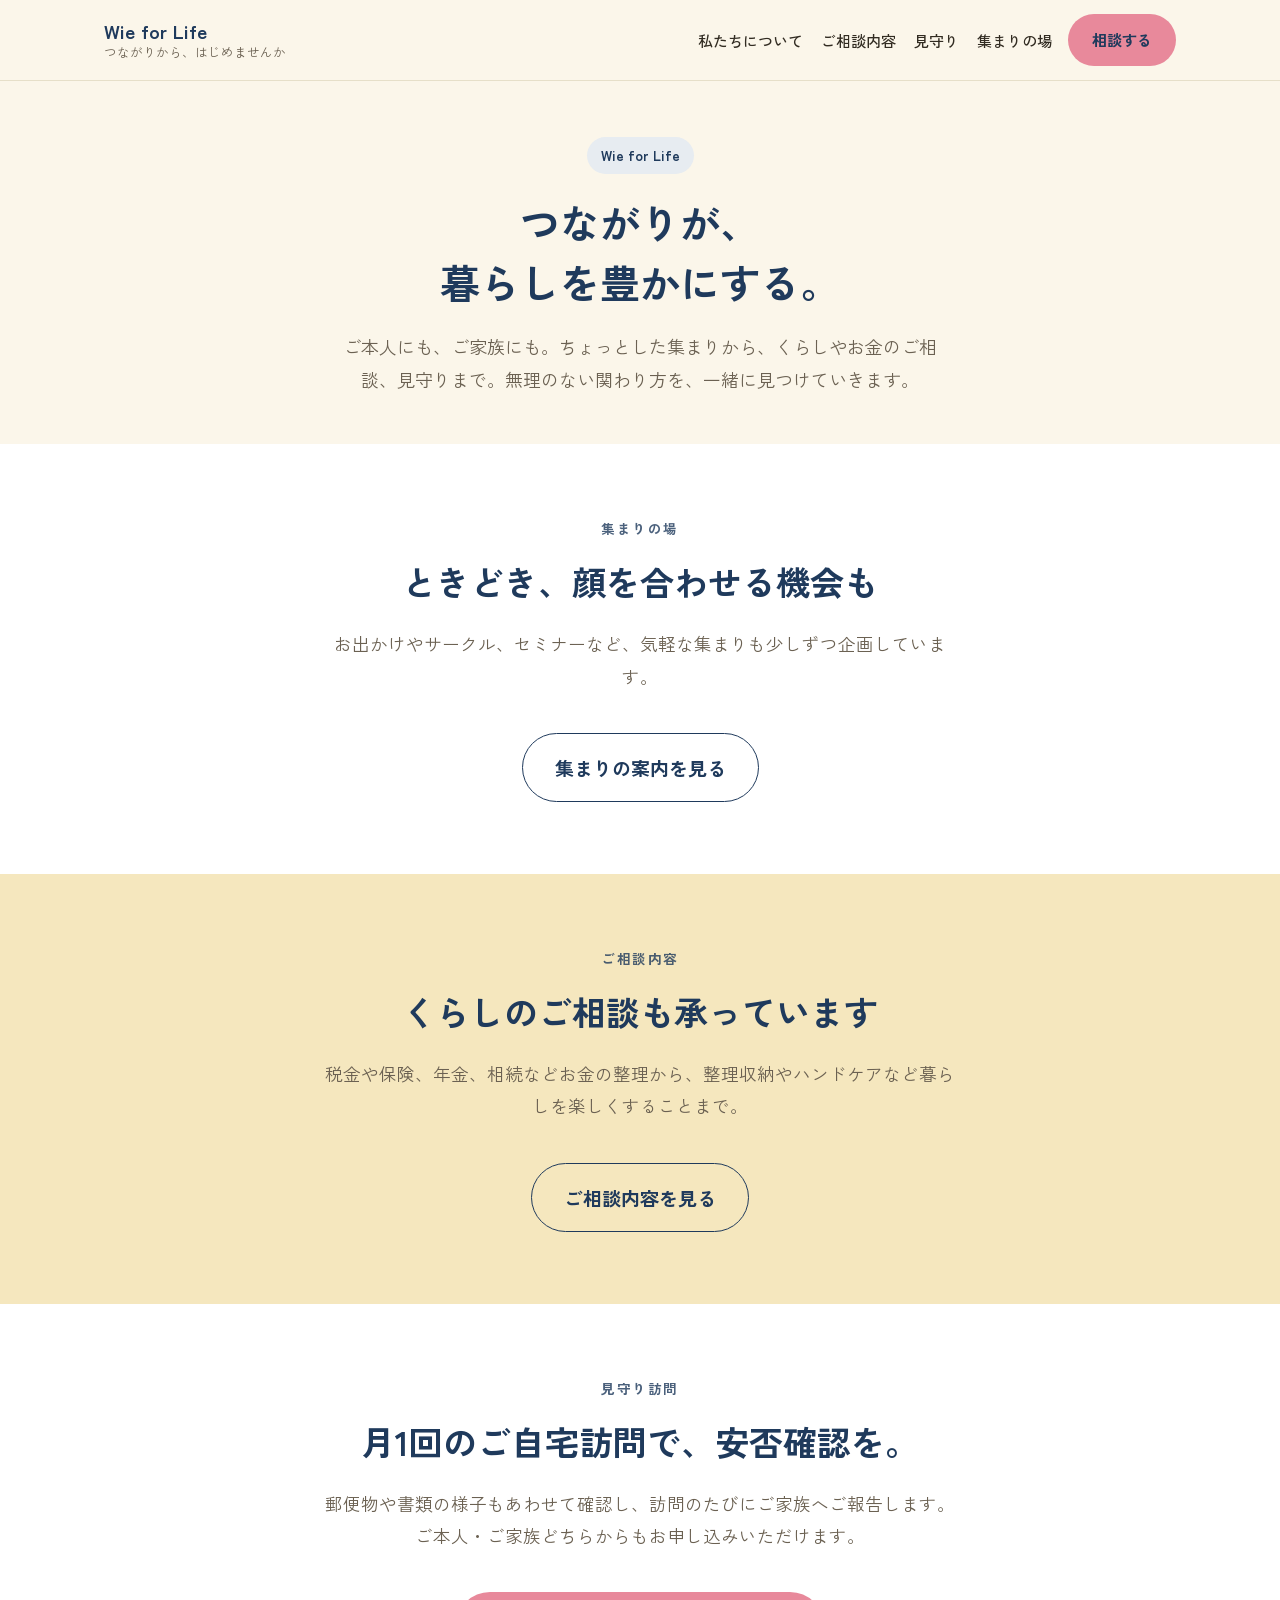
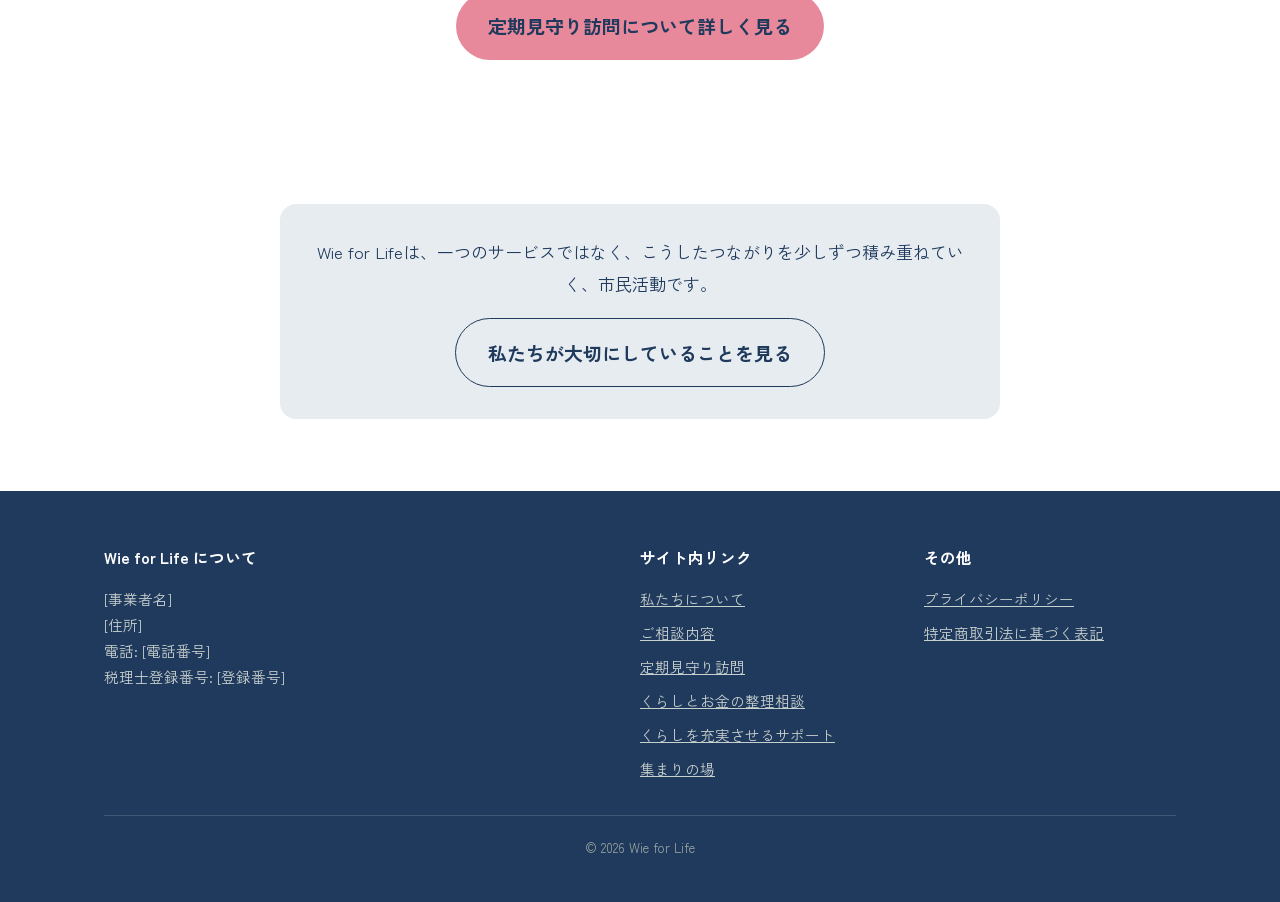
==== commit 574afd17: "トップページのキャッチコピーとセクション順を変更 - 「見守りとつながりで、暮らしを支える」→「つながりが、暮らしを豊かにする」 - 内部の収益方針(見守り重視)を前面に出さないよう、紹介順を集まりの" ====
--- a/index.html
+++ b/index.html
@@ -3,8 +3,8 @@
 <head>
 <meta charset="UTF-8">
 <meta name="viewport" content="width=device-width, initial-scale=1.0">
-<title>Wie for Life｜見守りとつながりで、暮らしを支える</title>
-<meta name="description" content="Wie for Lifeは、見守り訪問を中心に、くらしやお金のご相談、ちょっとした集まりまで、暮らしに関わる市民活動です。">
+<title>Wie for Life｜つながりが、暮らしを豊かにする</title>
+<meta name="description" content="Wie for Lifeは、ちょっとした集まりから、くらしやお金のご相談、見守りまで。つながりを大切にする市民活動です。">
 <link rel="preconnect" href="https://fonts.googleapis.com">
 <link rel="preconnect" href="https://fonts.gstatic.com" crossorigin>
 <link href="https://fonts.googleapis.com/css2?family=Zen+Kaku+Gothic+New:wght@400;500;700&display=swap" rel="stylesheet">
@@ -159,8 +159,36 @@
   <section class="hero" id="hero">
     <div class="container">
       <span class="eyebrow2">Wie for Life</span>
-      <h1>見守りとつながりで、<br>暮らしを支える。</h1>
-      <p class="lede">ご本人にも、ご家族にも。見守りを中心に、くらしやお金のご相談、ちょっとした集まりまで。無理のない関わり方を、一緒に見つけていきます。</p>
+      <h1>つながりが、<br>暮らしを豊かにする。</h1>
+      <p class="lede">ご本人にも、ご家族にも。ちょっとした集まりから、くらしやお金のご相談、見守りまで。無理のない関わり方を、一緒に見つけていきます。</p>
+    </div>
+  </section>
+
+  <!-- gatherings -->
+  <section class="sec-base" id="events">
+    <div class="container">
+      <div class="section-head fade-in">
+        <span class="eyebrow">集まりの場</span>
+        <h2>ときどき、顔を合わせる機会も</h2>
+        <p>お出かけやサークル、セミナーなど、気軽な集まりも少しずつ企画しています。</p>
+      </div>
+      <div style="text-align:center;">
+        <a class="btn btn-secondary" href="events.html">集まりの案内を見る</a>
+      </div>
+    </div>
+  </section>
+
+  <!-- consult -->
+  <section class="sec-alt" id="consult">
+    <div class="container">
+      <div class="section-head fade-in">
+        <span class="eyebrow">ご相談内容</span>
+        <h2>くらしのご相談も承っています</h2>
+        <p>税金や保険、年金、相続などお金の整理から、整理収納やハンドケアなど暮らしを楽しくすることまで。</p>
+      </div>
+      <div style="text-align:center;">
+        <a class="btn btn-secondary" href="consult.html">ご相談内容を見る</a>
+      </div>
     </div>
   </section>
 
@@ -174,34 +202,6 @@
       </div>
       <div style="text-align:center;">
         <a class="btn btn-primary" href="mimamori.html">定期見守り訪問について詳しく見る</a>
-      </div>
-    </div>
-  </section>
-
-  <!-- consult -->
-  <section class="sec-alt" id="consult">
-    <div class="container">
-      <div class="section-head fade-in">
-        <span class="eyebrow">ご相談内容</span>
-        <h2>くらしのご相談も承っています</h2>
-        <p>税金や保険、年金、相続などお金の整理から、整理収納やハンドケアなど暮らしを楽しくすることまで。</p>
-      </div>
-      <div style="text-align:center;">
-        <a class="btn btn-secondary" href="consult.html">ご相談内容を見る</a>
-      </div>
-    </div>
-  </section>
-
-  <!-- gatherings -->
-  <section class="sec-base" id="events">
-    <div class="container">
-      <div class="section-head fade-in">
-        <span class="eyebrow">集まりの場</span>
-        <h2>ときどき、顔を合わせる機会も</h2>
-        <p>お出かけやサークル、セミナーなど、気軽な集まりも少しずつ企画しています。</p>
-      </div>
-      <div style="text-align:center;">
-        <a class="btn btn-secondary" href="events.html">集まりの案内を見る</a>
       </div>
     </div>
   </section>
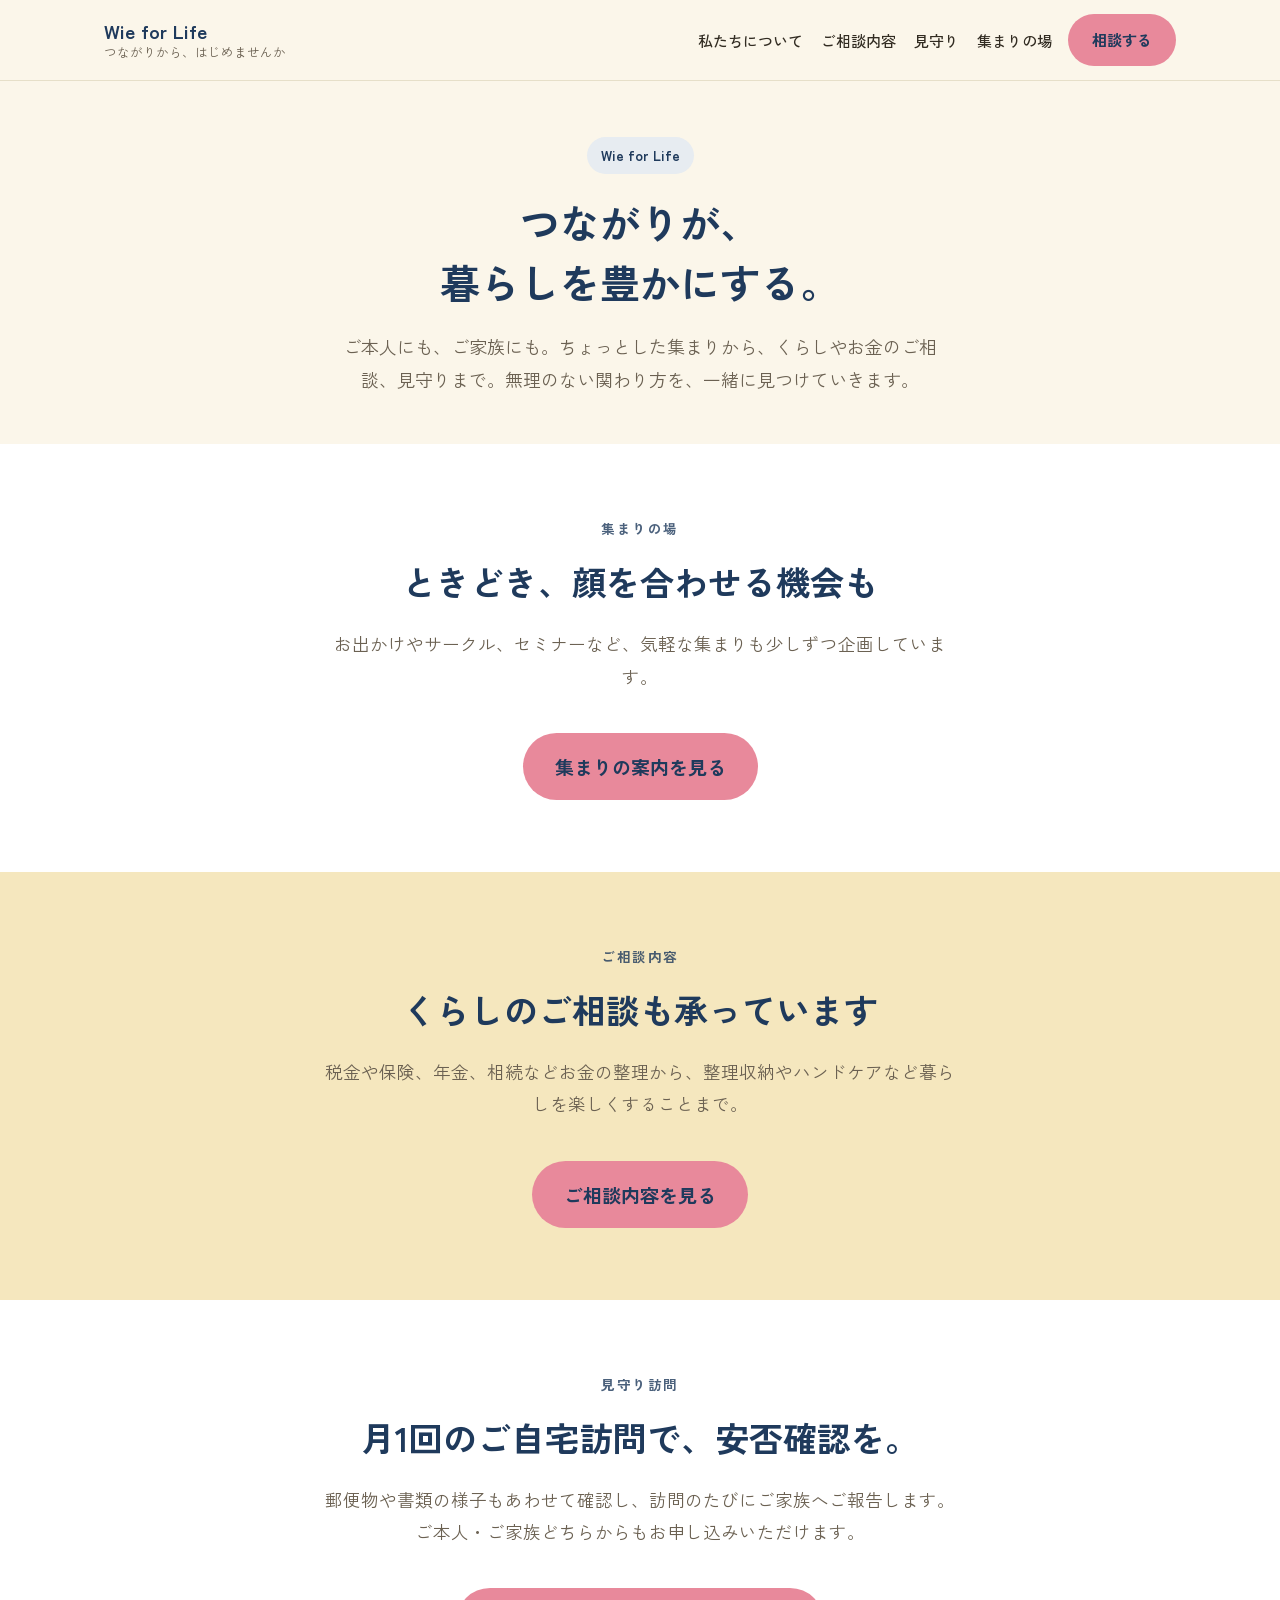
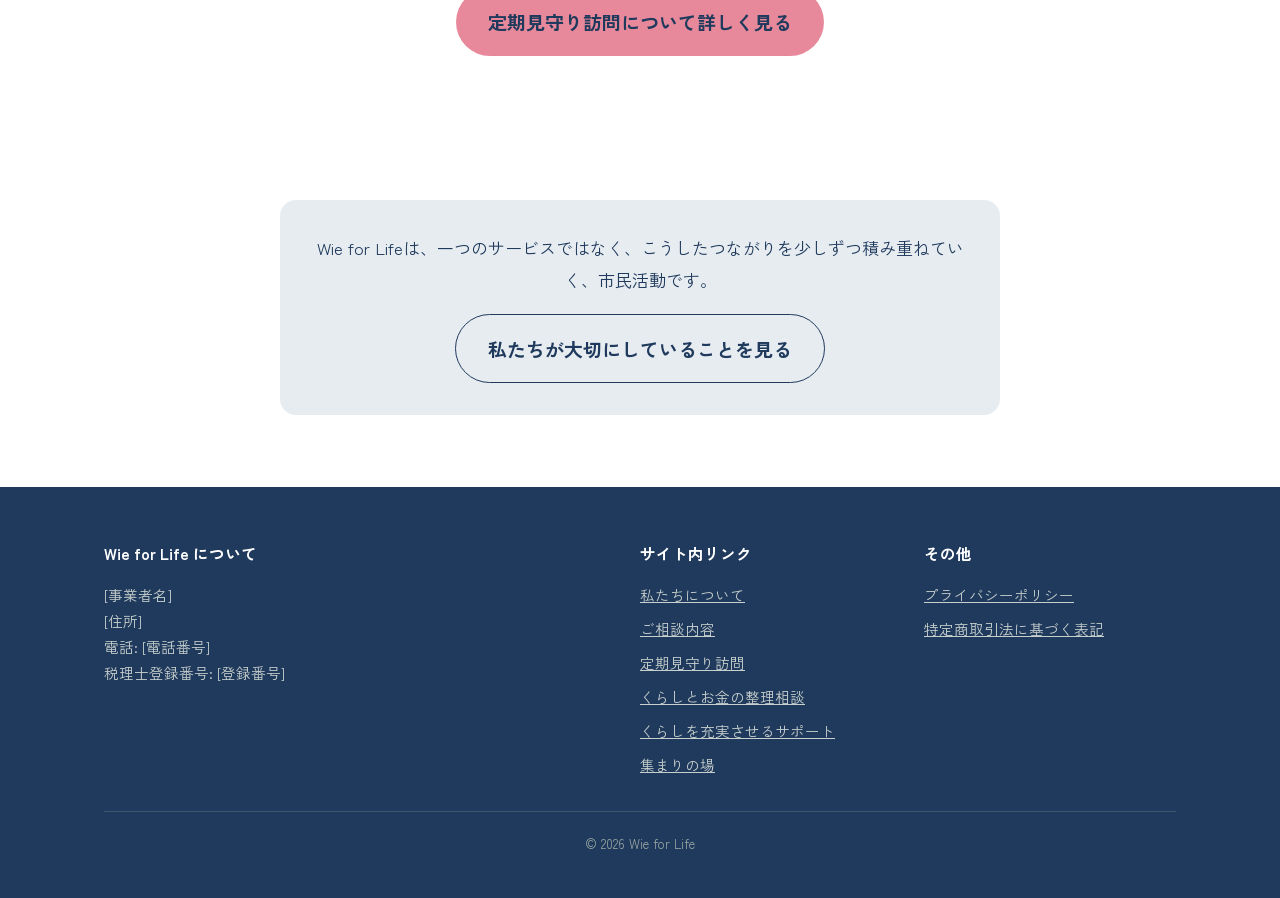
==== commit 8a2edc86: "ヘッダーCTAの遷移先修正とCTAボタンの視認性統一、集まりの場の説明文を拡充 - index.htmlのヘッダー「相談する」がmimamori.htmlに直行していたのをconsult.htmlに修" ====
--- a/index.html
+++ b/index.html
@@ -145,7 +145,7 @@
           <li><a href="events.html">集まりの場</a></li>
         </ul>
       </nav>
-      <a class="header-cta" href="mimamori.html">相談する</a>
+      <a class="header-cta" href="consult.html">相談する</a>
       <button class="nav-toggle" id="nav-toggle" aria-controls="main-nav" aria-expanded="false" aria-label="メニューを開く">
         <span></span><span></span><span></span>
       </button>
@@ -173,7 +173,7 @@
         <p>お出かけやサークル、セミナーなど、気軽な集まりも少しずつ企画しています。</p>
       </div>
       <div style="text-align:center;">
-        <a class="btn btn-secondary" href="events.html">集まりの案内を見る</a>
+        <a class="btn btn-primary" href="events.html">集まりの案内を見る</a>
       </div>
     </div>
   </section>
@@ -187,7 +187,7 @@
         <p>税金や保険、年金、相続などお金の整理から、整理収納やハンドケアなど暮らしを楽しくすることまで。</p>
       </div>
       <div style="text-align:center;">
-        <a class="btn btn-secondary" href="consult.html">ご相談内容を見る</a>
+        <a class="btn btn-primary" href="consult.html">ご相談内容を見る</a>
       </div>
     </div>
   </section>
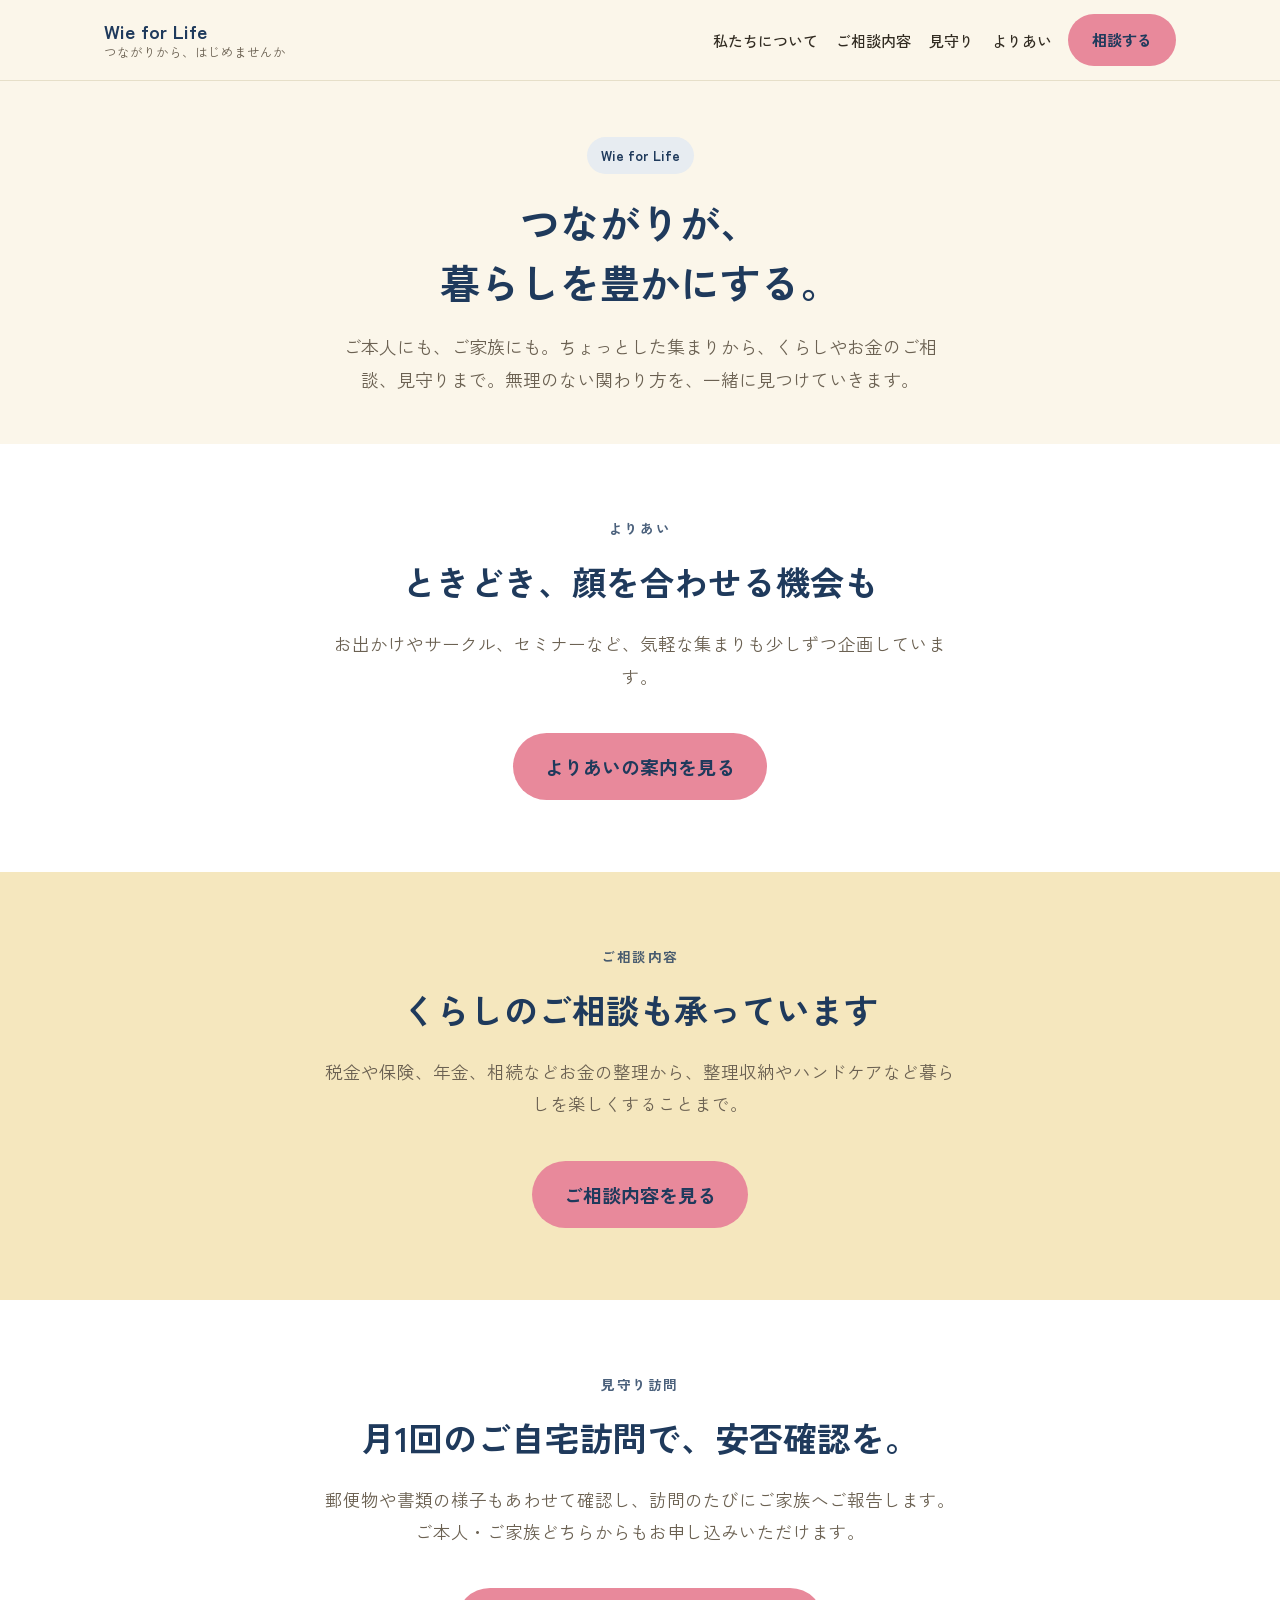
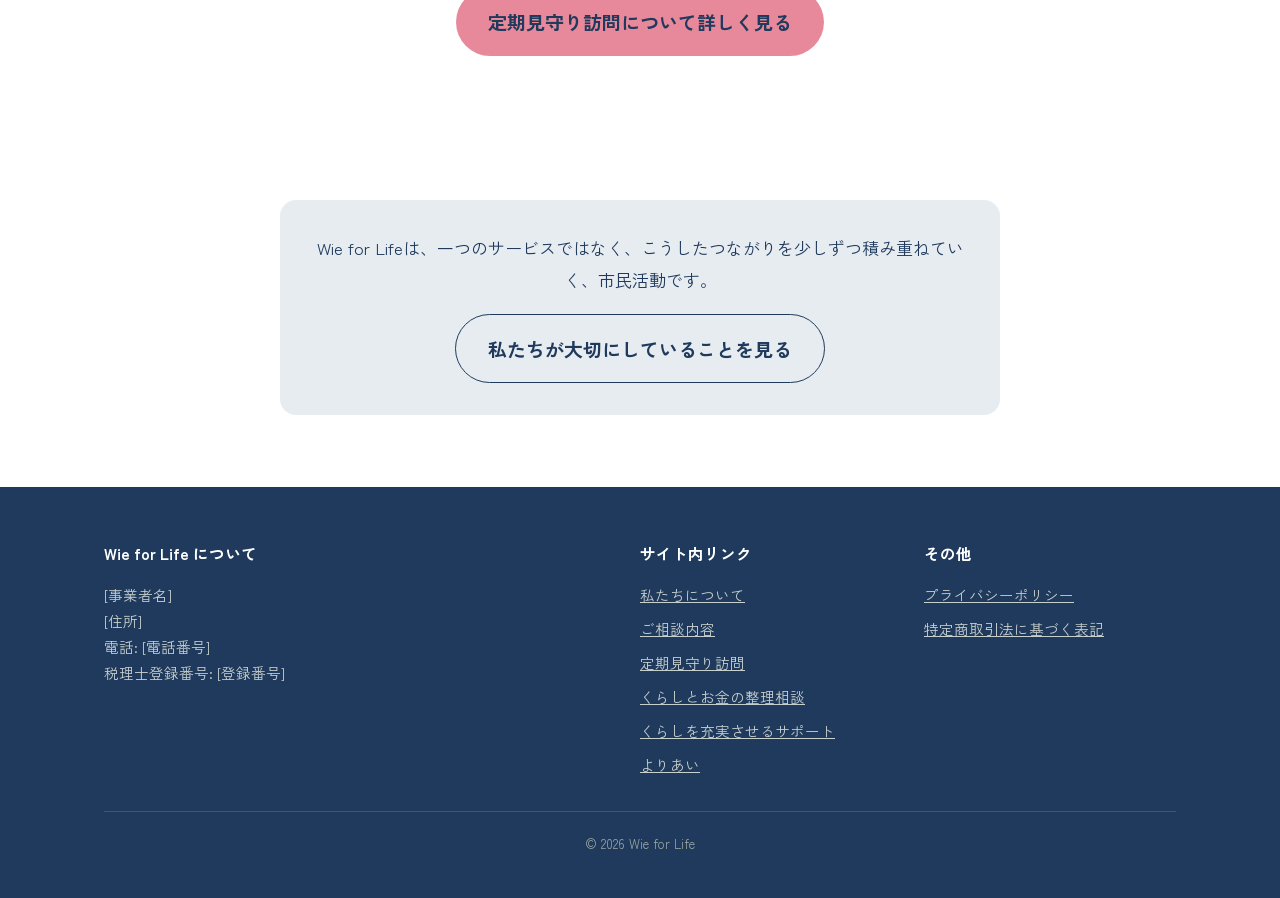
==== commit 536edd13: "「集まりの場」を「よりあい」に改称 施設っぽい響きを避け、対等な立場で集う温かみのある呼び方に変更。 ナビ・見出し・ボタン文言・ページタイトル・送信データのラベルまで全ページ統一。  Co-Autho" ====
--- a/index.html
+++ b/index.html
@@ -142,7 +142,7 @@
           <li><a href="about.html">私たちについて</a></li>
           <li><a href="consult.html">ご相談内容</a></li>
           <li><a href="mimamori.html">見守り</a></li>
-          <li><a href="events.html">集まりの場</a></li>
+          <li><a href="events.html">よりあい</a></li>
         </ul>
       </nav>
       <a class="header-cta" href="consult.html">相談する</a>
@@ -168,12 +168,12 @@
   <section class="sec-base" id="events">
     <div class="container">
       <div class="section-head fade-in">
-        <span class="eyebrow">集まりの場</span>
+        <span class="eyebrow">よりあい</span>
         <h2>ときどき、顔を合わせる機会も</h2>
         <p>お出かけやサークル、セミナーなど、気軽な集まりも少しずつ企画しています。</p>
       </div>
       <div style="text-align:center;">
-        <a class="btn btn-primary" href="events.html">集まりの案内を見る</a>
+        <a class="btn btn-primary" href="events.html">よりあいの案内を見る</a>
       </div>
     </div>
   </section>
@@ -233,7 +233,7 @@
           <li><a href="mimamori.html">定期見守り訪問</a></li>
           <li><a href="money-consult.html">くらしとお金の整理相談</a></li>
           <li><a href="services.html">くらしを充実させるサポート</a></li>
-          <li><a href="events.html">集まりの場</a></li>
+          <li><a href="events.html">よりあい</a></li>
         </ul>
       </div>
       <div>
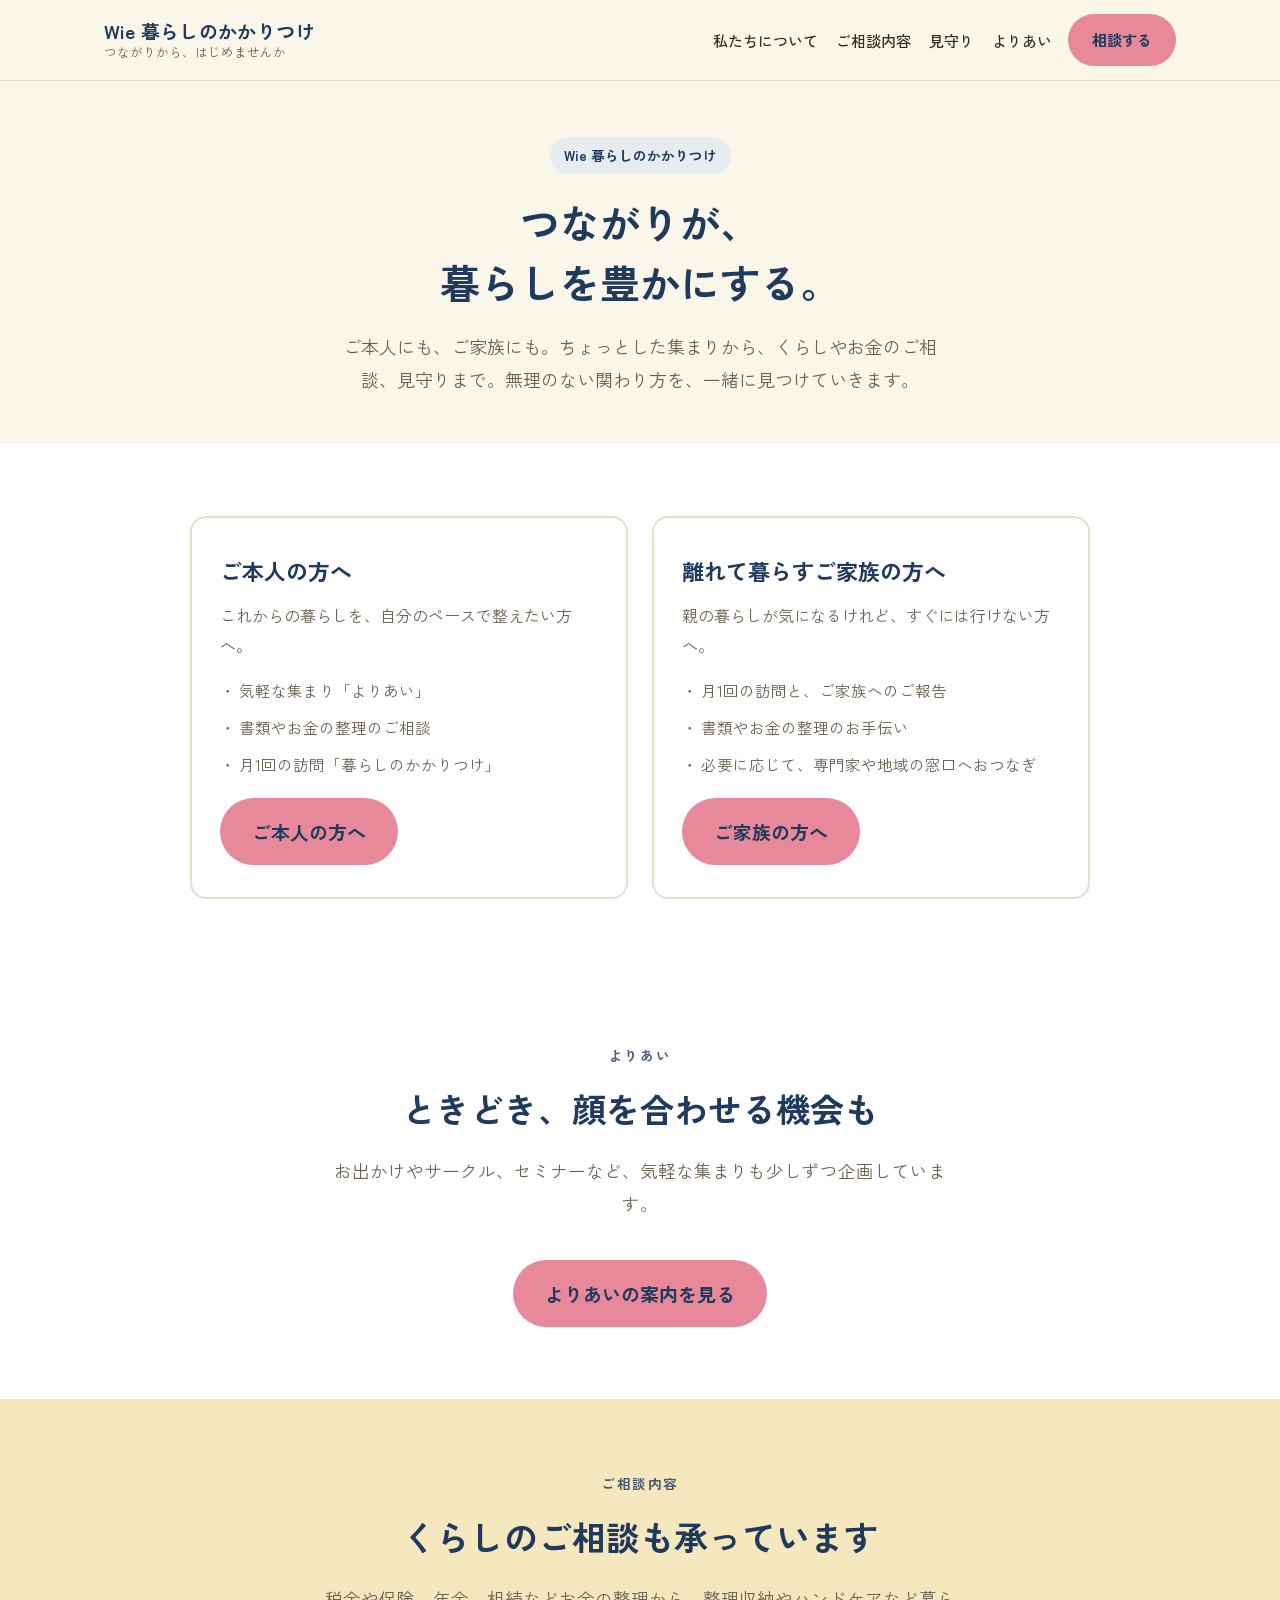
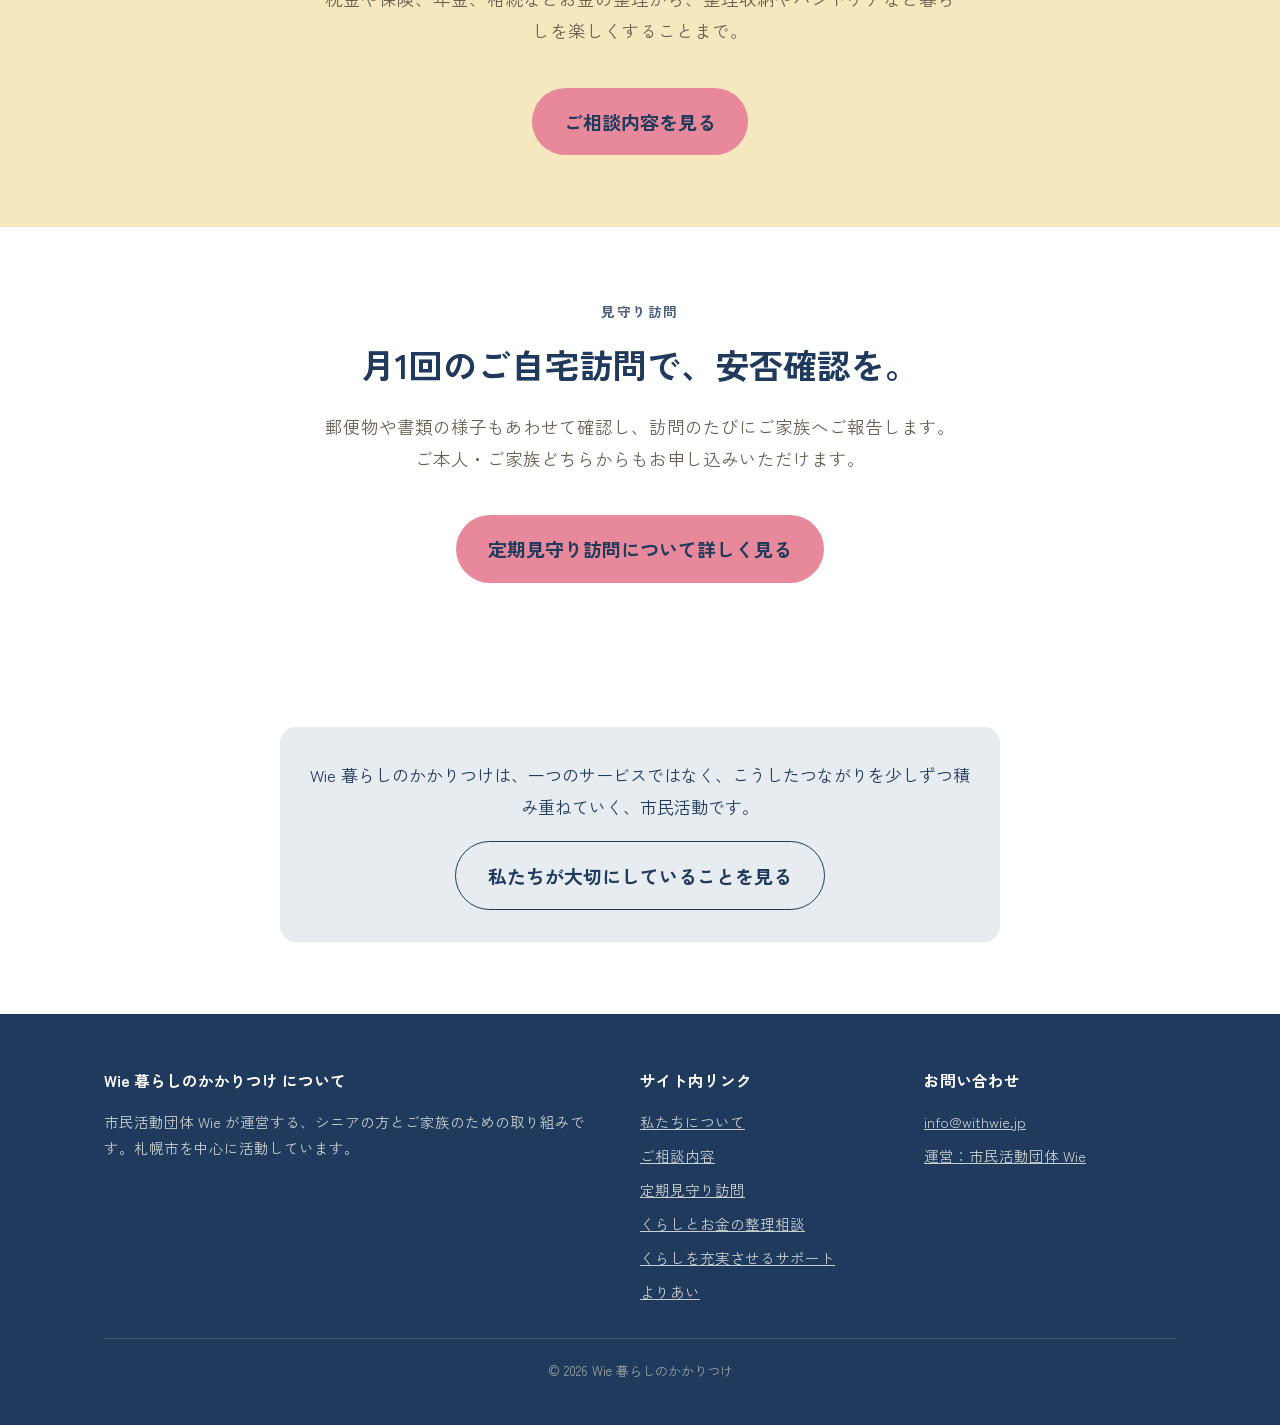
==== commit 0e2ab948: "「Wie 暮らしのかかりつけ」に改名、申込をメールに、ご本人・ご家族の入口を追加、税務は提携税理士へのおつなぎに Co-Authored-By: Claude Opus 5.5 <noreply@an" ====
--- a/index.html
+++ b/index.html
@@ -3,8 +3,8 @@
 <head>
 <meta charset="UTF-8">
 <meta name="viewport" content="width=device-width, initial-scale=1.0">
-<title>Wie for Life｜つながりが、暮らしを豊かにする</title>
-<meta name="description" content="Wie for Lifeは、ちょっとした集まりから、くらしやお金のご相談、見守りまで。つながりを大切にする市民活動です。">
+<title>Wie 暮らしのかかりつけ｜つながりが、暮らしを豊かにする</title>
+<meta name="description" content="Wie 暮らしのかかりつけは、ちょっとした集まりから、くらしやお金のご相談、見守りまで。つながりを大切にする市民活動です。">
 <link rel="preconnect" href="https://fonts.googleapis.com">
 <link rel="preconnect" href="https://fonts.gstatic.com" crossorigin>
 <link href="https://fonts.googleapis.com/css2?family=Zen+Kaku+Gothic+New:wght@400;500;700&display=swap" rel="stylesheet">
@@ -125,6 +125,26 @@
   footer ul{list-style:none;padding:0;margin:0;display:grid;gap:8px;}
   footer a{color:#C8D0CE;}
   footer .copyright{border-top:1px solid rgba(255,255,255,0.15);padding-top:20px;font-size:13px;color:#9AA6A2;text-align:center;}
+
+  /* ご本人・ご家族のページ */
+  .door-grid{display:grid;grid-template-columns:repeat(2,1fr);gap:24px;max-width:900px;margin:0 auto;}
+  @media (max-width:760px){.door-grid{grid-template-columns:1fr;}}
+  .door{background:var(--surface);border:2px solid var(--line);border-radius:16px;padding:32px 28px;display:flex;flex-direction:column;}
+  .door h2,.door h3{font-size:22px;color:var(--navy);margin:0 0 10px;}
+  .door p{font-size:16px;color:var(--ink-soft);margin:0 0 16px;}
+  .door ul{list-style:none;padding:0;margin:0 0 20px;display:grid;gap:8px;flex-grow:1;}
+  .door li{font-size:15.5px;color:var(--ink-soft);padding-left:1.2em;position:relative;}
+  .door li::before{content:"・";position:absolute;left:0;}
+  .door .btn{align-self:flex-start;}
+  .check-list{list-style:none;padding:0;margin:0 auto;max-width:720px;display:grid;gap:12px;}
+  .check-list li{background:var(--surface);border:1px solid var(--line);border-radius:12px;padding:16px 20px 16px 48px;position:relative;font-size:16.5px;}
+  .check-list li::before{content:"✓";position:absolute;left:20px;color:var(--navy);font-weight:700;}
+  .note-box{max-width:720px;margin:0 auto;background:var(--navy-soft);border-radius:16px;padding:28px 30px;color:var(--navy);font-size:16.5px;line-height:1.9;}
+  .note-box h2{font-size:20px;margin:0 0 10px;}
+  .mail-box{max-width:720px;margin:0 auto;text-align:center;display:flex;flex-direction:column;align-items:center;gap:10px;}
+  .mail-box__address{font-weight:700;font-size:1.15em;margin:0;overflow-wrap:anywhere;}
+  .mail-box__sub{margin:0;color:var(--ink-soft);font-size:15px;}
+  .page-you .door p,.page-you .door li,.page-you .hero .sub{font-size:18px;}
 </style>
 </head>
 <body>
@@ -133,7 +153,7 @@
 <header class="site-header">
   <div class="header-inner">
     <a class="logo-group" href="index.html">
-      <span class="logo">Wie for Life</span>
+      <span class="logo">Wie 暮らしのかかりつけ</span>
       <span class="logo-sub">つながりから、はじめませんか</span>
     </a>
     <div class="header-right">
@@ -145,7 +165,7 @@
           <li><a href="events.html">よりあい</a></li>
         </ul>
       </nav>
-      <a class="header-cta" href="consult.html">相談する</a>
+      <a class="header-cta" href="#doors">相談する</a>
       <button class="nav-toggle" id="nav-toggle" aria-controls="main-nav" aria-expanded="false" aria-label="メニューを開く">
         <span></span><span></span><span></span>
       </button>
@@ -158,9 +178,30 @@
   <!-- hero -->
   <section class="hero" id="hero">
     <div class="container">
-      <span class="eyebrow2">Wie for Life</span>
+      <span class="eyebrow2">Wie 暮らしのかかりつけ</span>
       <h1>つながりが、<br>暮らしを豊かにする。</h1>
       <p class="lede">ご本人にも、ご家族にも。ちょっとした集まりから、くらしやお金のご相談、見守りまで。無理のない関わり方を、一緒に見つけていきます。</p>
+    </div>
+  </section>
+
+
+  <!-- doors -->
+  <section class="sec-base" id="doors">
+    <div class="container">
+      <div class="door-grid fade-in">
+        <div class="door">
+          <h2>ご本人の方へ</h2>
+          <p>これからの暮らしを、自分のペースで整えたい方へ。</p>
+          <ul><li>気軽な集まり「よりあい」</li><li>書類やお金の整理のご相談</li><li>月1回の訪問「暮らしのかかりつけ」</li></ul>
+          <a class="btn btn-primary" href="for-you.html">ご本人の方へ</a>
+        </div>
+        <div class="door">
+          <h2>離れて暮らすご家族の方へ</h2>
+          <p>親の暮らしが気になるけれど、すぐには行けない方へ。</p>
+          <ul><li>月1回の訪問と、ご家族へのご報告</li><li>書類やお金の整理のお手伝い</li><li>必要に応じて、専門家や地域の窓口へおつなぎ</li></ul>
+          <a class="btn btn-primary" href="for-family.html">ご家族の方へ</a>
+        </div>
+      </div>
     </div>
   </section>
 
@@ -210,7 +251,7 @@
   <section class="sec-base">
     <div class="container">
       <div class="mission-teaser fade-in">
-        <p>Wie for Lifeは、一つのサービスではなく、こうしたつながりを少しずつ積み重ねていく、市民活動です。</p>
+        <p>Wie 暮らしのかかりつけは、一つのサービスではなく、こうしたつながりを少しずつ積み重ねていく、市民活動です。</p>
         <a class="btn btn-secondary" href="about.html">私たちが大切にしていることを見る</a>
       </div>
     </div>
@@ -222,8 +263,8 @@
   <div class="container">
     <div class="footer-grid">
       <div>
-        <h3>Wie for Life について</h3>
-        <p>[事業者名]<br>[住所]<br>電話: [電話番号]<br>税理士登録番号: [登録番号]</p>
+        <h3>Wie 暮らしのかかりつけ について</h3>
+        <p>市民活動団体 Wie が運営する、シニアの方とご家族のための取り組みです。札幌市を中心に活動しています。</p>
       </div>
       <div>
         <h3>サイト内リンク</h3>
@@ -237,14 +278,14 @@
         </ul>
       </div>
       <div>
-        <h3>その他</h3>
+        <h3>お問い合わせ</h3>
         <ul>
-          <li><a href="#">プライバシーポリシー</a></li>
-          <li><a href="#">特定商取引法に基づく表記</a></li>
+          <li><a href="mailto:info@withwie.jp">info@withwie.jp</a></li>
+          <li><a href="https://withwie.jp/">運営：市民活動団体 Wie</a></li>
         </ul>
       </div>
     </div>
-    <p class="copyright">&copy; 2026 Wie for Life</p>
+    <p class="copyright">&copy; 2026 Wie 暮らしのかかりつけ</p>
   </div>
 </footer>
 
